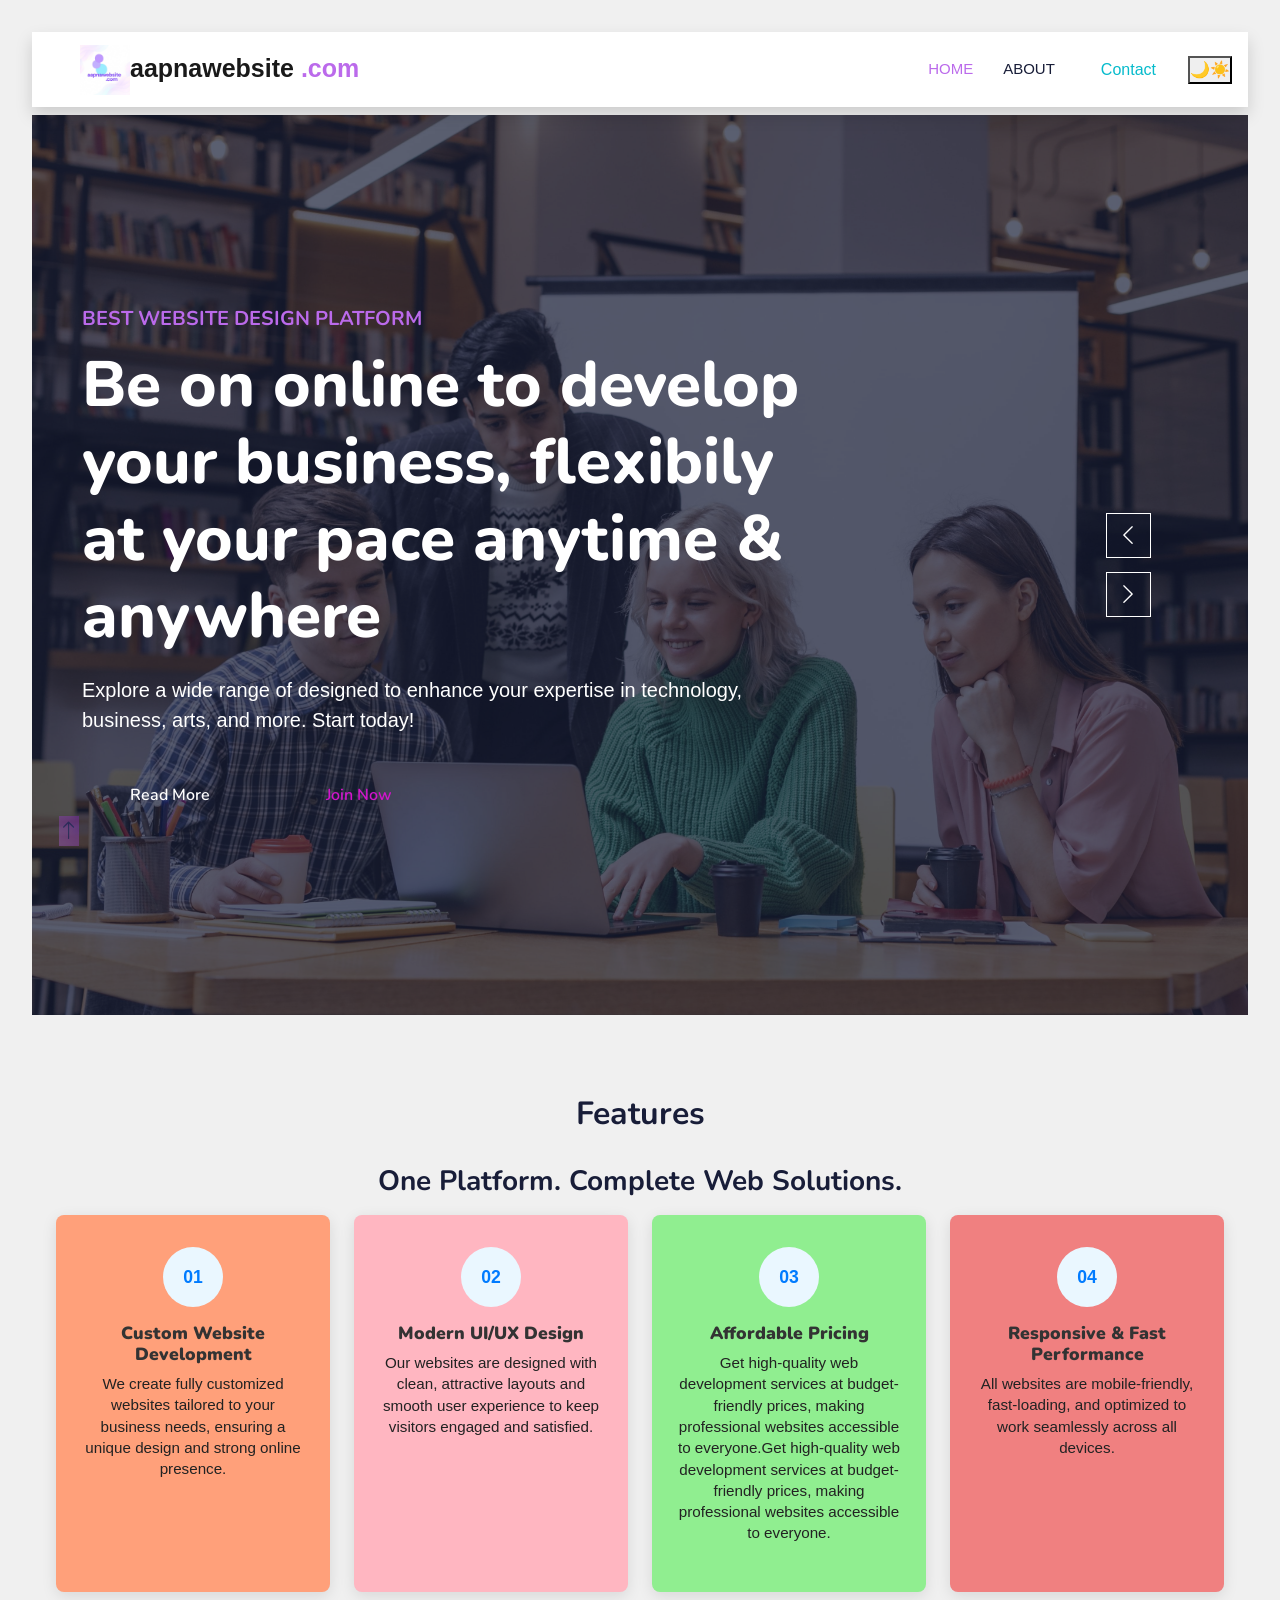
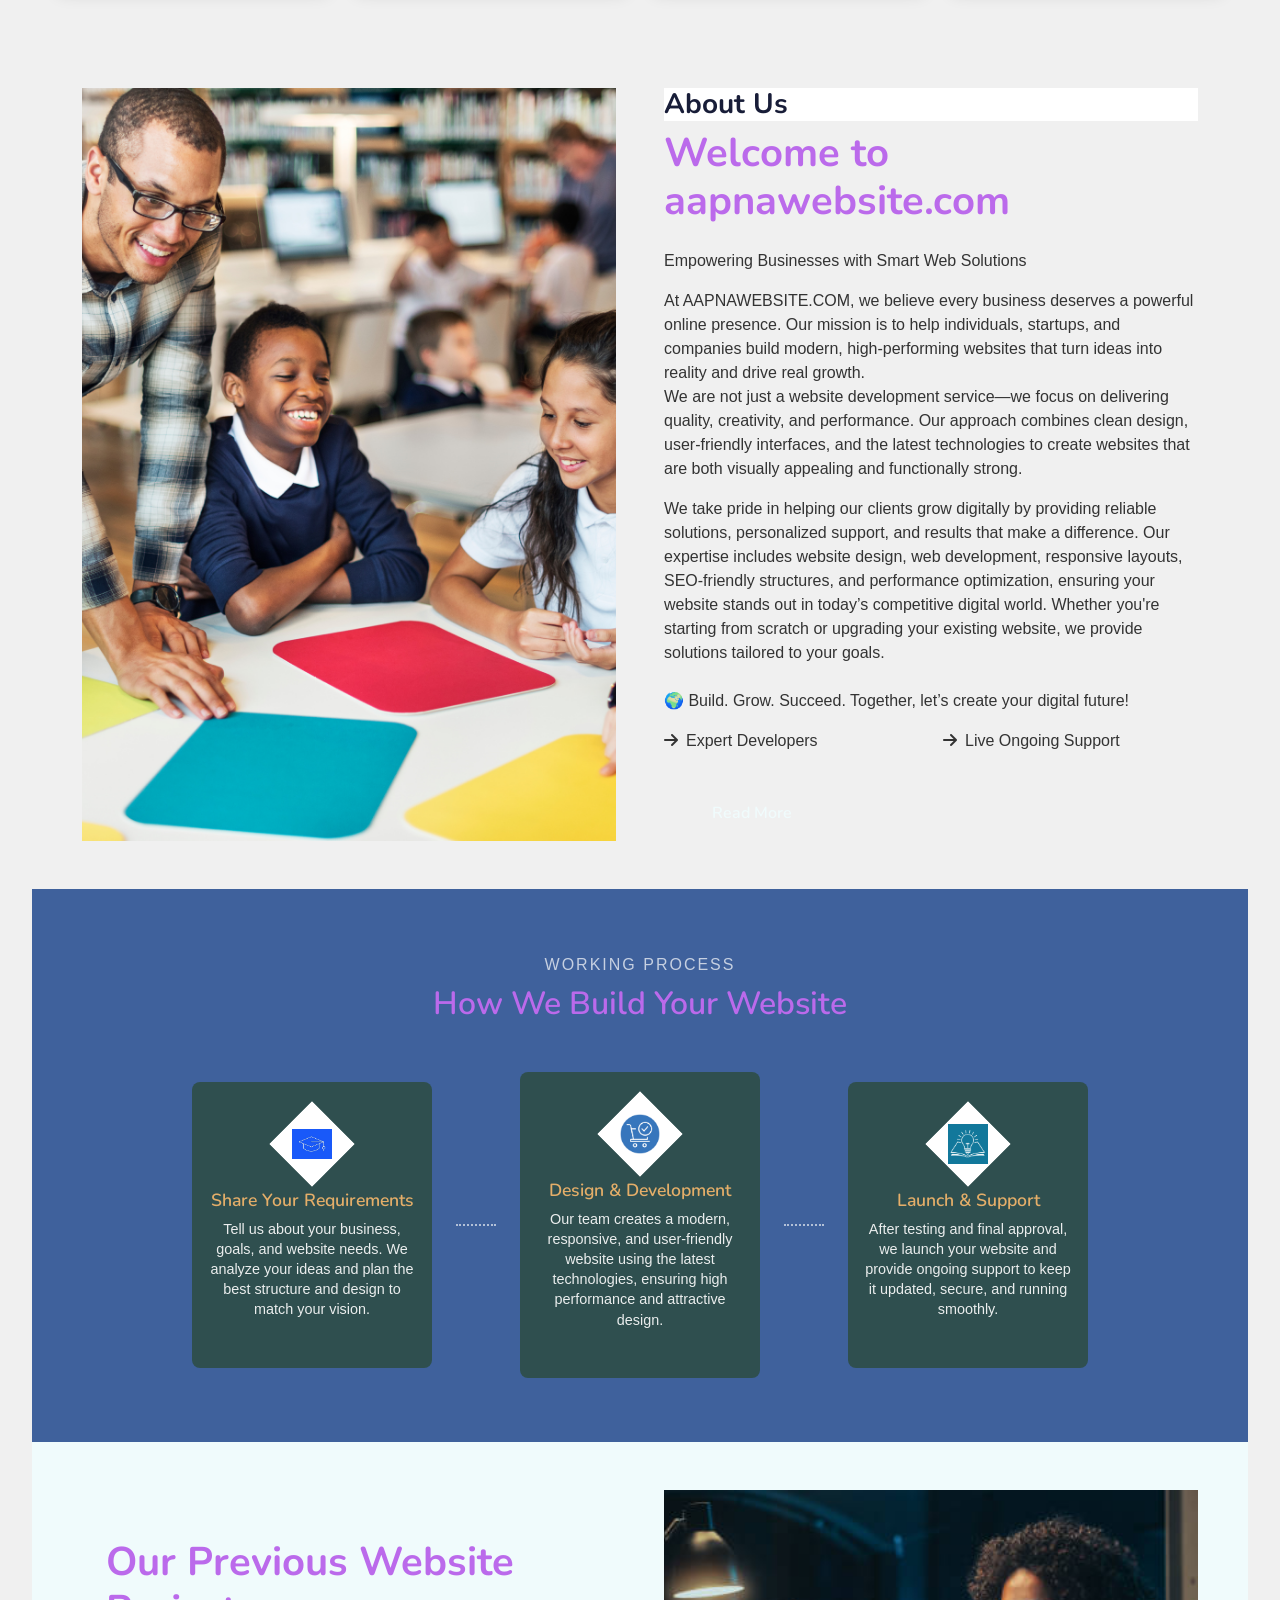
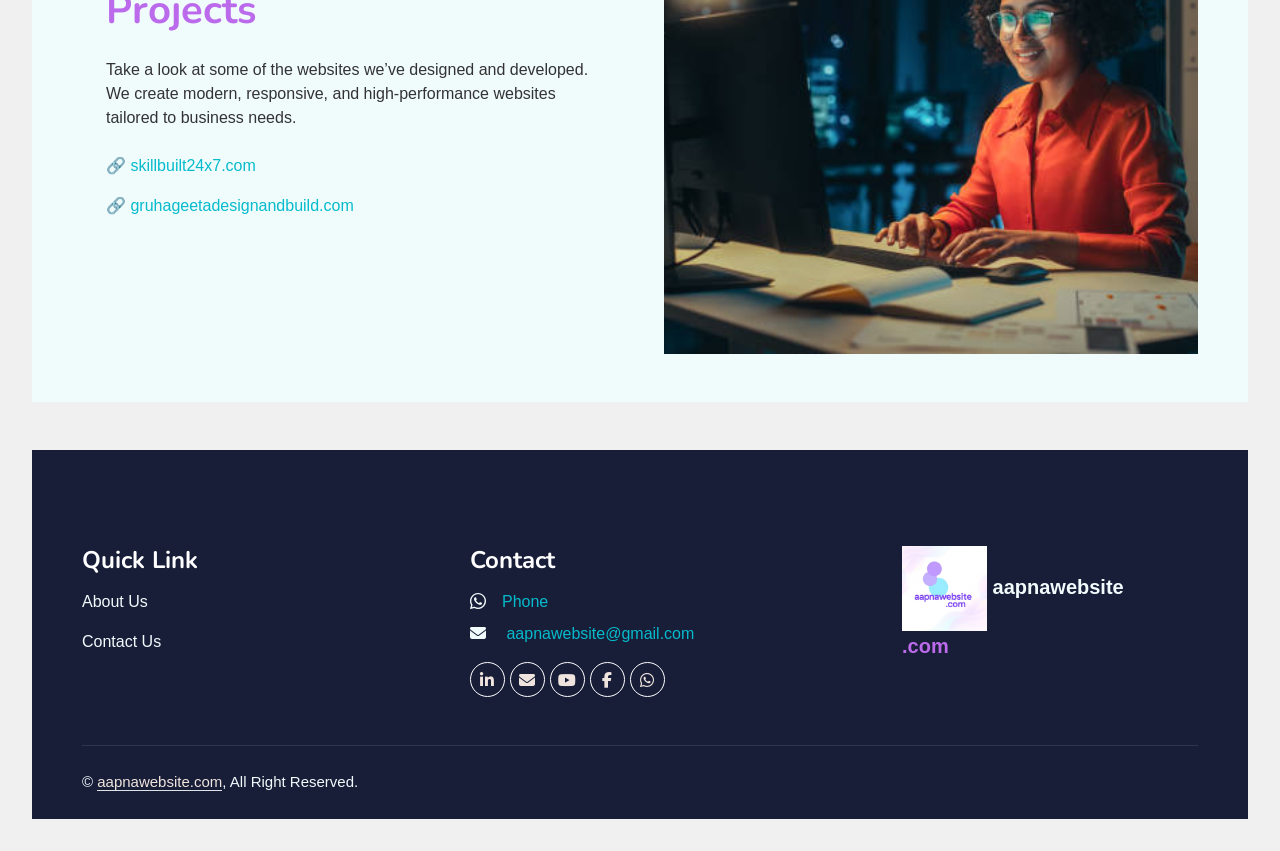
==== index.html @ 67caa56c "Add files via upload" ====
<!DOCTYPE html>
<html lang="en">

<head>
    <meta charset="utf-8">
    <meta name="google-translate-customization" content="9f841e7780177523-3214ceb76f765f38-gc38c6fe6f9d06436-c">
    </meta>

    <title>aapnawebsite.com</title>
    <meta content="width=device-width, initial-scale=1.0" name="viewport">
    <meta content="" name="keywords">
    <meta content="" name="description">

    <!-- Favicon -->
    <link rel="icon" type="image/png" href="img/logo.png">

    <!-- Google Web Fonts -->
    <link rel="preconnect" href="https://fonts.googleapis.com">
    <link rel="preconnect" href="https://fonts.gstatic.com" crossorigin>
    <link
        href="https://fonts.googleapis.com/css2?family=Heebo:wght@400;500;600&family=Nunito:wght@600;700;800&display=swap"
        rel="stylesheet">

    <!-- Icon Font Stylesheet -->
    <link href="https://cdnjs.cloudflare.com/ajax/libs/font-awesome/5.10.0/css/all.min.css" rel="stylesheet">
    <link href="https://cdn.jsdelivr.net/npm/bootstrap-icons@1.4.1/font/bootstrap-icons.css" rel="stylesheet">

    <!-- Libraries Stylesheet -->
    <link href="lib/animate/animate.min.css" rel="stylesheet">
    <link href="lib/owlcarousel/assets/owl.carousel.min.css" rel="stylesheet">

    <!-- Customized Bootstrap Stylesheet -->
    <link href="css/bootstrap.min.css" rel="stylesheet">
<!-- Font Awesome (for envelope icon) -->
<link rel="stylesheet" href="https://cdnjs.cloudflare.com/ajax/libs/font-awesome/6.5.0/css/all.min.css">
    <!-- Template Stylesheet -->
    <link href="css/style.css" rel="stylesheet">
   

</head>

<body>
    <!-- Spinner Start -->
    <div id="spinner"
        class="show bg-white position-fixed translate-middle w-100 vh-100 top-50 start-50 d-flex align-items-center justify-content-center">
        <div class="spinner-border text-primary" style="width: 3rem; height: 3rem;" role="status">
            <span class="sr-only">Loading...</span>
        </div>
    </div>
    <!-- Spinner End -->


    <!-- Navbar Start -->
    <nav class="navbar navbar-expand-lg bg-white navbar-light shadow sticky-top p-0">
        <a href="index.html" class="navbar-brand d-flex align-items-center px-4 px-lg-5">
            <p class="m-0 fw-bold" style="font-size: 25px;"><img src="img/logo.png" alt="" height="50px">aapnawebsite<span
                    style="color: #bb6aeb;"> .com</span></p>
        </a>
        <button type="button" class="navbar-toggler me-4" data-bs-toggle="collapse" data-bs-target="#navbarCollapse">
            <span class="navbar-toggler-icon"></span>
        </button>
        <div class="collapse navbar-collapse" id="navbarCollapse">
            <div class="navbar-nav ms-auto p-4 p-lg-0">
                <a href="index.html" class="nav-item nav-link active" style="color: #bb6aeb;">Home</a>
                <a href="about.html" class="nav-item nav-link">About</a>
                
                
                </div>
                <a href="contact.html" class="nav-item nav-link">Contact</a>
                <!--<a href="login.html" class="nav-item nav-link"><i class="fa fa-user"></i></a>-->
                <a href="#" class="nav-item nav-link">

                <div id="google_translate_element">
                </div>
                <button id="theme-toggle">🌙☀️</button>

                </a>
            </div>
        </div>
    </nav>
    <!-- Navbar End -->


    <!-- Carousel Start -->
    <div class="container-fluid p-0 mb-4 py-2">
        <div class="owl-carousel header-carousel position-relative">
            <div class="owl-carousel-item position-relative">
                <img class="img-fluid" src="img/carousel-1.jpg" alt="">
                <div class="position-absolute top-0 start-0 w-100 h-100 d-flex align-items-center"
                    style="background: rgba(24, 29, 56, .7);">
                    <div class="container">
                        <div class="row justify-content-start">
                            <div class="col-sm-10 col-lg-8">
                                <h5 class=" text-uppercase mb-3 animated slideInDown" style="color: #bb6aeb;">Best
                                     Website Design platform</h5>
                                <h1 class="display-3 text-white animated slideInDown">Be on online to develop your business, flexibily at your pace anytime & anywhere</h1>
                                <p class=" text-white mb-4 pb-2">Explore a wide range of designed to enhance
                                    your expertise in technology, business, arts, and more. Start today!</p>
                                <a href="about.html"
                                    class="btn btn-primary py-md-3 px-md-5 me-3 animated slideInLeft">Read More</a>
                                <a href="index.html" class="btn btn-light py-md-3 px-md-5 animated slideInRight">Join
                                    Now</a>
                            </div>
                        </div>
                    </div>
                </div>
            </div>
            <div class="owl-carousel-item position-relative">
                <img class="img-fluid" src="img/carousel-2.jpg" alt="">
                <div class="position-absolute top-0 start-0 w-100 h-100 d-flex align-items-center"
                    style="background: rgba(24, 29, 56, .7);">
                    <div class="container">
                        <div class="row justify-content-start">
                            <div class="col-sm-10 col-lg-8">
                                <h5 class=" text-uppercase mb-3 animated slideInDown" style="color: #bb6aeb;">Welcome to
                                    aapnawebsite.com</h5>
                                <h1 class="display-3 text-white animated slideInDown">Interactive  Experience
                                </h1>
                                <p class=" text-white mb-4 pb-2">Engage with interactive business Website.
                                     Experience hands-on business on throught online that keeps you motivated and inspired.</p>
                                <a href="about.html" class="btn btn-primary py-md-3 px-md-5 me-3 animated slideInLeft">Read More</a>
                                <a href="index.html" class="btn btn-light py-md-3 px-md-5 animated slideInRight">Join
                                    Now</a>
                            </div>
                        </div>
                    </div>
                </div>
            </div>
        </div>
    </div>

    <section class="features-section">
        <h2 class="section-heading">Features</h2>
        <p class="section-subheading" style="color: #bb6aeb;"><h3>One Platform. Complete Web Solutions.</h3></p>
    
        <div class="features-grid">
          <!-- Feature Box 1 -->
          <div class="feature-box" style="background-color: lightsalmon;">
            <div class="feature-icon">
              <span>01</span>
            </div>
            <h3 class="feature-title"><b>Custom Website Development</b></h3>
            <p class="feature-description">We create fully customized websites tailored to your business needs, ensuring a unique design and strong online presence. </p>
          </div>
    
          <!-- Feature Box 2 -->
          <div class="feature-box" style="background-color: lightpink;">
            <div class="feature-icon">
              <span>02</span>
            </div>
            <h3 class="feature-title"><b>Modern UI/UX Design</b></h3>
            <p class="feature-description">Our websites are designed with clean, attractive layouts and smooth user experience to keep visitors engaged and satisfied.</p>
          </div>
    
          <!-- Feature Box 3 -->
          <div class="feature-box" style="background-color: lightgreen;">
            <div class="feature-icon">
              <span>03</span>
            </div>
            <h3 class="feature-title"><b>Affordable Pricing</b></h3>
            <p class="feature-description">Get high-quality web development services at budget-friendly prices, making professional websites accessible to everyone.Get high-quality web development services at budget-friendly prices, making professional websites accessible to everyone.</p>
          </div>
    
          <!-- Feature Box 4 -->
          <div class="feature-box" style="background-color: lightcoral;">
            <div class="feature-icon">
              <span>04</span>
            </div>
            <h3 class="feature-title"><b>Responsive & Fast Performance</b></h3>
            <p class="feature-description">All websites are mobile-friendly, fast-loading, and optimized to work seamlessly across all devices.</p>
          </div>
        </div>
      </section>
    


    <!-- About Start -->
    <div class="container-xxl py-5">
        <div class="container">
            <div class="row g-5">
                <div class="col-lg-6 wow fadeInUp" data-wow-delay="0.1s" style="min-height: 400px;">
                    <div class="position-relative h-100">
                        <img class="img-fluid position-absolute w-100 h-100" src="img/photo 1.png" alt=""
                            style="object-fit: cover;">
                    </div>
                </div>
                <div class="col-lg-6 wow fadeInUp" data-wow-delay="0.3s">
                    <h3 class="section-title bg-white text-start pe-3">About Us</h3>
                    <h1 class="mb-4" style="color: #bb6aeb;">Welcome to aapnawebsite.com</h1>
                    <p class="mb-4"><p>Empowering Businesses with Smart Web Solutions</p>
                        At AAPNAWEBSITE.COM, we believe every business deserves a powerful online presence. Our mission is to help individuals, startups, and companies build modern, high-performing websites that turn ideas into reality and drive real growth.

                        <p>We are not just a website development service—we focus on delivering quality, creativity, and performance. Our approach combines clean design, user-friendly interfaces, and the latest technologies to create websites that are both visually appealing and functionally strong.</p>
                    <p class="mb-4"> We take pride in helping our clients grow digitally by providing reliable solutions, personalized support, and results that make a difference.

Our expertise includes website design, web development, responsive layouts, SEO-friendly structures, and performance optimization, ensuring your website stands out in today’s competitive digital world. Whether you're starting from scratch or upgrading your existing website, we provide solutions tailored to your goals.

                        <p>🌍 Build. Grow. Succeed. Together, let’s create your digital future!</p>
                        </p>
                    <div class="row gy-2 gx-4 mb-4">
                        <div class="col-sm-6">
                            <p class="mb-0"><i class="fa fa-arrow-right  me-2"></i>Expert Developers</p>
                        </div>
                        <div class="col-sm-6">
                            <p class="mb-0"><i class="fa fa-arrow-right me-2"></i>Live Ongoing Support</p>
                        </div>
                       
                        <!-- <div class="col-sm-6">
                            <p class="mb-0"><i class="fa fa-arrow-right me-2"></i>Certification</p>
                        </div> -->
                    </div>
                    <a class="btn text-light py-3 px-5 mt-2" href="about.html">Read More</a>
                </div>
            </div>
        </div>
    </div>
    <!-- About End -->



<!-- Working Process Start -->
<section class="working-process-section">
  <div class="wp-content-wrapper">
    
    <p class="wp-subtitle">Working Process</p>
    <h2 class="wp-title" style="color: #bb6aeb;">How We Build Your Website</h2>

    <div class="process-steps">

      <!-- Step 1 -->
      <div class="step-box">
        <div class="step-icon">
          <img src="img/img 1.jpeg" alt="Requirement Discussion" />
        </div>
        <h3 class="step-title">Share Your Requirements</h3>
        <p class="step-description">
          Tell us about your business, goals, and website needs. We analyze your ideas 
          and plan the best structure and design to match your vision.
        </p>
      </div>

      <!-- Connector -->
      <div class="step-connector"></div>

      <!-- Step 2 -->
      <div class="step-box">
        <div class="step-icon">
          <img src="img/img 2.png" alt="Design and Development" />
        </div>
        <h3 class="step-title">Design & Development</h3>
        <p class="step-description">
          Our team creates a modern, responsive, and user-friendly website using the latest 
          technologies, ensuring high performance and attractive design.
        </p>
      </div>

      <!-- Connector -->
      <div class="step-connector"></div>

      <!-- Step 3 -->
      <div class="step-box">
        <div class="step-icon">
          <img src="img/img 3.png" alt="Launch Website" />
        </div>
        <h3 class="step-title">Launch & Support</h3>
        <p class="step-description">
          After testing and final approval, we launch your website and provide ongoing 
          support to keep it updated, secure, and running smoothly.
        </p>
      </div>

    </div>
  </div>
</section>
<!-- Working Process End -->


<!-- Banner-1 Start -->
<div class="container-xxl py-5 pt-5 bg-light">
    <div class="container">
        <div class="row g-5">
            
            <!-- Left Content -->
            <div class="col-lg-6 p-5 wow fadeInUp" data-wow-delay="0.3s">

                <h1 class="mb-4" style="color: #bb6aeb;">
                    Our Previous Website Projects
                </h1>

                <p class="mb-4">
                    Take a look at some of the websites we’ve designed and developed. 
                    We create modern, responsive, and high-performance websites tailored to business needs.
                </p>

                <p class="mb-3">
                    🔗 <a href="https://skillbuilt24x7.com/" target="_blank">
                        skillbuilt24x7.com
                    </a>
                </p>

                <p class="mb-4">
                    🔗 <a href="https://gruhageetadesignandbuild.com" target="_blank">
                        gruhageetadesignandbuild.com
                    </a>
                </p>

                <a class="btn text-light py-3 px-5 mt-2" href="contact.html">
                    Get Your Website
                </a>

            </div>

            <!-- Right Image -->
            <div class="col-lg-6 wow fadeInUp" data-wow-delay="0.1s" style="min-height: 400px;">
                <div class="position-relative h-100">
                    <img class="img-fluid position-absolute w-100 h-100" 
                         src="img/banner-1.jpg" 
                         alt="Our Projects"
                         style="object-fit: cover;">
                </div>
            </div>

        </div>
    </div>
</div>
<!-- Banner-1 End -->

    <!-- Banner-2 Start 
    <section class="pb-5" style="background: url('img/banner-3.jpg');">
        <div class="container-xxl mt-5" >
            <div class="container pt-5 mt-5" >
                <div class="row g-5 ">
    
                    <div class="col-lg-6 wow fadeInUp" data-wow-delay="0.1s" style="min-height: 400px;">
                        <div class="position-relative h-100">
                            <img class="img-fluid position-absolute w-100 h-100 bg-light" src="img/banner-2--merged.jpg" alt="">
                                style="object-fit: cover;"> 
                        </div>
                    </div>
    
                    <div class="col-lg-6 p-5 wow fadeInUp" data-wow-delay="0.3s">
    
                        <h1 class="mb-4" style="color: #bb6aeb;">Instructor</h1>
                        <p class="mb-4 text-white">Instructors at <b>aapnawebsite.com</b> are experts and educators who share their knowledge through engaging online courses. They design structured lessons, create assignments, and guide learners in their subject areas.
                            Backed by real-world experience and academic insight, our instructors bring high-quality, up-to-date content to the platform. We support them with the tools and resources needed to deliver impactful learning for a global audience.
                            </p>
    
                        <a class="btn text-light py-3 mt-2" href="instructor.html">Start Teaching Today</a>
                    </div>
    
                </div>
            </div>
        </div>-->
    </section>
    
    <!-- Footer Start -->
    <div class="container-fluid bg-dark text-light footer pt-5 mt-5 wow fadeIn" data-wow-delay="0.1s">
        <div class="container py-5">
            <div class="row g-5">
                <div class="col-lg-4 col-md-6">
                    <h4 class="text-white mb-3">Quick Link</h4>
                    <p><a class="text-light" href="about.html">About Us</a></p>
                    <p><a class="text-light" href=""></a></p>
                    <p><a class="text-light" href="contact.html">Contact Us</a></p>
            
                </div>
                <div class="col-lg-4 col-md-6">
                    <h4 class="text-white mb-3">Contact</h4>
                    <!--<p class="mb-2"><i class="fa fa-map-marker-alt me-3"></i>South Delhi, Delhi</p> -->
                    <p class="mb-2">
                    <i class="bi bi-whatsapp me-3"></i><a href="tel:+91894330609">Phone</a></p>
                    <p class="mb-2"><i class="fa fa-envelope me-3"></i><a href="mailto:aapnawebsite@gmail.com?subject=aapnawebsite%20Inquiry&body=Hi%20Team%2C%0AI%20would%20like%20to%20know%20more...">  aapnawebsite@gmail.com</a></p>
                    <div class="d-flex pt-2">
                        <a class="btn btn-outline-light btn-social" href=""><i class="fab fa-linkedin-in"></i></a>
                        <a class="btn btn-outline-light btn-social" href="mailto:appnawebsite@gmail.com?subject=aapnawebsite%20Inquiry&body=Hi%20Team%2C%0AI%20would%20like%20to%20know%20more...">
                          <i class="fa fa-envelope"></i></a>
                        <a class="btn btn-outline-light btn-social" href=""><i class="fab fa-youtube"></i></a>
                        <a class="btn btn-outline-light btn-social" href=""><i class="fab fa-facebook-f"></i></a>
                        <a class="btn btn-outline-light btn-social" href=""><i class="fab fa-whatsapp"></i></a>
                    </div>
                </div>
                
                    <div class="position-relative mx-auto" style="max-width: 300px;">
                        <p class="m-0 fw-bold" style="font-size: 20px;"><img src="img/logo.png" alt="" height="85px"> aapnawebsite <span
                           style="color: #bb6aeb;">.com</span></p>    
                    </div>

            </div>
        </div>
        <div class="container">
            <div class="copyright">
                <div class="row">
                    <div class="col-md-6 text-center text-md-start mb-3 mb-md-0">
                        &copy; <a class="border-bottom" href="index.html">aapnawebsite.com</a>, All Right Reserved.

                    </div>
                </div>
            </div>
        </div>
    </div>
    <!-- Footer End -->

    <!-- Back to Top -->
    <a href="#" class="btn btn-lg btn-primary btn-lg-square back-to-top"><i class="bi bi-arrow-up"></i></a>

    <!-- JavaScript Libraries -->
    <script src="https://code.jquery.com/jquery-3.4.1.min.js"></script>
    <script src="https://cdn.jsdelivr.net/npm/bootstrap@5.0.0/dist/js/bootstrap.bundle.min.js"></script>
    <script src="lib/wow/wow.min.js"></script>
    <script src="lib/easing/easing.min.js"></script>
    <script src="lib/waypoints/waypoints.min.js"></script>
    <script src="lib/owlcarousel/owl.carousel.min.js"></script>

    <!-- Template Javascript -->
    <script src="js/main.js"></script>
</body>

</html>
---- css/style.css ----
/********** Template CSS **********/

:root {
    --primary: #bb6aeb;
    --light: #07d9ec;
    --light: #f0e4de;
    --dark: #181d38;
}

.btn {
    background-color: #9325d3;
    border: none;
}

.btn a {
    text-decoration: none;
    color: #d30404;
}

.btn:hover {
    background: transparent;
    color: var(--primary) !important;
    border: 1px solid var(--primary);
}

.btn:hover a {
    color: var(--primary) !important;
}

.btn-light {
    background-color: var(--light);
}

.btn-light:hover {
    background: transparent;
    color: var(--light) !important;
    border: 1px solid var(--light);
}

.fw-medium {
    font-weight: 600 !important;
}

.fw-semi-bold {
    font-weight: 700 !important;
}

.back-to-top {
    position: fixed;
    display: none;
    left: 45px;
    bottom: 45px;
    z-index: 99;
}

.back-to-top {
    background-color: #9b0feb;  /* button background */
    color: #fcf7f7;               /* arrow color */
    border-radius: 50%;
    width: 45px;
    height: 45px;
}

.back-to-top i {
    color: #02148b; /* arrow icon color */
    background: linear-gradient(45deg, #bb6aeb, #9325d3);
    
}

/*** dark mode start ***/

/* Dark Mode */
.dark-mode {
  background-color: #121212;
  color: #ffffff;
}

/* Navbar */
.dark-mode .navbar {
  background-color: #1e1e1e;
}

/* Sections */
.dark-mode .features-section,
.dark-mode .working-process-section,
.dark-mode .footer {
  background-color: #1a1a1a;
  color: #fff;
}

/* Links */
.dark-mode a {
  color: #bb6aeb;
}

/* Cards */
.dark-mode .feature-box,
.dark-mode .course-card,
.dark-mode .step-box {
  background-color: #222;
  color: #fff;
}

/*** dark mode end ***/

/*** Spinner ***/
#spinner {
    opacity: 0;
    visibility: hidden;
    transition: opacity .5s ease-out, visibility 0s linear .5s;
    z-index: 99999;
}

#spinner.show {
    transition: opacity .5s ease-out, visibility 0s linear 0s;
    visibility: visible;
    opacity: 1;
}


/*** Button ***/
.btn {
    font-family: 'Nunito', sans-serif;
    font-weight: 600;
    transition: .5s;
}

.btn.btn-primary,
.btn.btn-secondary {
    color: #FFFFFF;
}

.btn-square {
    width: 38px;
    height: 38px;
}

.btn-sm-square {
    width: 32px;
    height: 32px;
}

.btn-lg-square {
    width: 48px;
    height: 48px;
}

.btn-square,
.btn-sm-square,
.btn-lg-square {
    padding: 0;
    display: flex;
    align-items: center;
    justify-content: center;
    font-weight: normal;
    border-radius: 0px;
}


/*** Navbar ***/
.navbar .dropdown-toggle::after {
    border: none;
    content: "\f107";
    font-family: "Font Awesome 5 Free";
    font-weight: 900;
    vertical-align: middle;
    margin-left: 8px;
}

.navbar-light .navbar-nav .nav-link {
    margin-right: 30px;
    padding: 25px 0;
    color: #FFFFFF;
    font-size: 15px;
    text-transform: uppercase;
    outline: none;
}

.navbar-light .navbar-nav .nav-link:hover,
.navbar-light .navbar-nav .nav-link.active {
    color: var(--primary);
}

@media (max-width: 991.98px) {
    .navbar-light .navbar-nav .nav-link {
        margin-right: 0;
        padding: 10px 0;
    }

    .navbar-light .navbar-nav {
        border-top: 1px solid #EEEEEE;
    }
}

.navbar-light .navbar-brand,
.navbar-light a.btn {
    height: 75px;
}

.navbar-light .navbar-nav .nav-link {
    color: var(--dark);
    font-weight: 500;
}

.navbar-light.sticky-top {
    top: -100px;
    transition: .5s;
}

.navbar-toggler-icon {
    color: #fb873f;
}

.navbar-toggler {
    border: 2px solid #fb873f;
}

@media (min-width: 992px) {
    .navbar .nav-item .dropdown-menu {
        display: block;
        margin-top: 0;
        opacity: 0;
        visibility: hidden;
        transition: .5s;
    }

    .navbar .dropdown-menu.fade-down {
        top: 100%;
        transform: rotateX(-75deg);
        transform-origin: 0% 0%;
    }

    .navbar .nav-item:hover .dropdown-menu {
        top: 100%;
        transform: rotateX(0deg);
        visibility: visible;
        transition: .5s;
        opacity: 1;
    }
}

/*** Header carousel ***/

.header-carousel .owl-carousel-item {
    position: relative;
    height: 100vh;
}

.header-carousel p {
    margin-top: 20px;
    font-size: 20px;
    line-height: 30px;
}

@media (max-width: 1300px) {
    .header-carousel .owl-carousel-item {
        position: relative;
        min-height: 80vh;
    }

    .header-carousel .owl-carousel-item img {
        position: absolute;
        width: 100%;
        height: 100%;
        object-fit: cover;
    }
}

@media (max-width: 768px) {
    .header-carousel .owl-carousel-item {
        position: relative;
        min-height: 500px;
    }

    .header-carousel .owl-carousel-item img {
        position: absolute;
        width: 100%;
        height: 100%;
        object-fit: cover;
    }
}

@media (max-width: 430px) {

    .header-carousel .owl-carousel-item {
        position: relative;
        height: 500px;
    }

    .header-carousel .owl-carousel-item img {
        position: absolute;
        width: 100%;
        height: 100%;
        object-fit: cover;
    }

    .header-carousel h1 {
        font-size: 30px;
        line-height: 30px;
    }

    .header-carousel p {
        margin-top: 20px;
        font-size: 15px;
        line-height: 20px;
    }
}

.header-carousel .owl-nav {
    position: absolute;
    top: 50%;
    right: 8%;
    transform: translateY(-50%);
    display: flex;
    flex-direction: column;
}

.header-carousel .owl-nav .owl-prev,
.header-carousel .owl-nav .owl-next {
    margin: 7px 0;
    width: 45px;
    height: 45px;
    display: flex;
    align-items: center;
    justify-content: center;
    color: #FFFFFF;
    background: transparent;
    border: 1px solid #FFFFFF;
    font-size: 22px;
    transition: .5s;
}

.header-carousel .owl-nav .owl-prev:hover,
.header-carousel .owl-nav .owl-next:hover {
    background: var(--primary);
    border-color: var(--primary);
}

.page-header {
    background: linear-gradient(rgba(24, 29, 56, .7), rgba(24, 29, 56, .7)), url(../img/carousel-1.jpg);
    background-position: center center;
    background-repeat: no-repeat;
    background-size: cover;
}

.page-header-inner {
    background: rgba(15, 23, 43, .7);
}

.breadcrumb-item+.breadcrumb-item::before {
    color: var(--light);
}

/* .feature-item {
    border: 2px solid #F5F5F5;
    padding: 80px 30px 50px;
    text-align: center;
    position: relative;
    transition: .5s;
    border-radius: 8px;
    margin-bottom: 30px;
} */


/*** Section Title ***/
/* .section-title {
    position: relative;
    display: inline-block;
    text-transform: uppercase;
}

.section-title::before {
    position: absolute;
    content: "";
    width: calc(100% + 80px);
    height: 2px;
    top: 4px;
    left: -40px;
    background: var(--primary);
    z-index: -1;
}

.section-title::after {
    position: absolute;
    content: "";
    width: calc(100% + 120px);
    height: 2px;
    bottom: 5px;
    left: -60px;
    background: var(--primary);
    z-index: -1;
}

.section-title.text-start::before {
    width: calc(100% + 40px);
    left: 0;
}

.section-title.text-start::after {
    width: calc(100% + 60px);
    left: 0;
} */

/* Global Reset (optional) */
* {
    margin: 0;
    padding: 0;
    box-sizing: border-box;
  }
  
  body {
    font-family: Arial, sans-serif;
    background-color: #f9f9f9;
    color: #333;
  }
  
  /* Features Section Container */
  .features-section {
    max-width: 1200px;
    margin: 0 auto;
    padding: 3rem 1rem;
    text-align: center;
  }
  
  /* Section Heading & Subheading */
  .section-heading {
    font-size: 2rem;
    margin-bottom: 0.5rem;
  }
  .section-subheading {
    font-size: 1.25rem;
    color: #666;
    margin-bottom: 2rem;
  }
  
  /* Grid Layout for Feature Boxes */
  .features-grid {
    display: grid;
    grid-template-columns: repeat(auto-fill, minmax(220px, 1fr));
    gap: 1.5rem;
  }
  
  /* Individual Feature Box */
  .feature-box {
    background-color: #fff;
    border-radius: 8px;
    padding: 2rem 1.5rem;
    box-shadow: 0 4px 15px rgba(0,0,0,0.1);
    transition: transform 0.2s ease;
  }
  .feature-box:hover {
    transform: translateY(-4px);
  }
  
  /* Feature Icon (number or actual icon) */
  .feature-icon {
    width: 60px;
    height: 60px;
    margin: 0 auto 1rem;
    background-color: #eaf7ff; /* Light blue background */
    border-radius: 50%;
    display: flex;
    align-items: center;
    justify-content: center;
    font-weight: 600;
    font-size: 1.1rem;
    color: #007bff; /* Icon text color */
  }
  
  /* Feature Title */
  .feature-title {
    font-size: 1.1rem;
    margin-bottom: 0.5rem;
    color: #333;
  }
  
  /* Feature Description */
  .feature-description {
    font-size: 0.95rem;
    color: #222222;
    line-height: 1.4;
  }
  


/*** Service ***/
 /*.service-item {
    transition: .5s;
}


.service-item i {
    color: var(--primary);
}

.service-item:hover {
    margin-top: -10px;
    background: var(--primary); 
    background-color: lightcoral;
}

.service-item * {
    transition: all .3s ease-in-out;
}

.service-item:hover * {
    color: #fff !important;
}

.course-item img {
    width: 100%;
    height: 200px;
    border-radius: 5px;
}*/

/*** Categories & Courses ***/

/* .category .content {
    cursor: pointer;
    transition: .5s;
}

.category .content:hover {
    background-color: var(--primary);
    color: #fff;
}

.category .content h5 a {
    text-decoration: none;
    color: var(--dark);
    transition: all 0.3s ease-in-out;
}

.category .content:hover h5 a {
    color: #fff !important;
}

.category img {
    width: 50px;
    height: 50px;
}

.category img,
.course-item img {
    transition: .5s;
}

.category a:hover img,
.course-item:hover img {
    transform: scale(1.1);
    margin-top: -10px;
} */

/* Course Start */
* {
    margin: 0;
    padding: 0;
    box-sizing: border-box;
  }
  body {
    font-family: Arial, sans-serif;
    background-color: #f9f9f9;
    color: #333;
    padding: 2rem;
  }
  
  /* Section Heading */
  .courses-section {
    max-width: 1200px;
    margin: 0 auto;
    text-align: center;
  }
  .courses-section h2 {
    font-size: 2rem;
    margin-bottom: 0.5rem;
  }
  .section-subtitle {
    font-size: 1.25rem;
    color: #777;
    margin-bottom: 2rem;
  }
  
  /* Grid Layout for Course Cards */
  .courses-grid {
    display: grid;
    grid-template-columns: repeat(auto-fill, minmax(300px, 1fr));
    gap: 1.5rem;
  }
  
  /* Individual Course Card */
  .course-card {
    background-color: #fff;
    border-radius: 8px;
    overflow: hidden;
    box-shadow: 0 4px 15px rgba(0,0,0,0.1);
    transition: transform 0.2s ease;
  }
  .course-card:hover {
    transform: translateY(-4px);
  }
  
  /* Image Wrapper and Badge */
  .course-image {
    position: relative;
    width: 100%;
    height: 180px;
    overflow: hidden;
  }
  .course-image img {
    width: 100%;
    height: 100%;
    object-fit: cover;
  }
  .course-badge {
    position: absolute;
    top: 10px;
    left: 10px;
    background-color: #4caf50;
    color: #fff;
    font-size: 0.875rem;
    padding: 4px 8px;
    border-radius: 4px;
  }
  
  /* Course Info */
  .course-info {
    padding: 1rem;
    text-align: left;
  }
  .course-title {
    font-size: 1.1rem;
    margin-bottom: 0.5rem;
    line-height: 1.3;
  }
  .course-rating {
    display: flex;
    align-items: center;
    margin-bottom: 0.75rem;
  }
  .stars {
    color: #ffc107; /* Gold star color */
    margin-right: 0.25rem;
  }
  .rating-count {
    font-size: 0.9rem;
    color: #777;
  }
  
  /* Meta Data (students, lessons, hours) */
  .course-meta {
    list-style: none;
    display: flex;
    gap: 1rem;
    font-size: 0.9rem;
    color: #555;
  }
  .course-meta li strong {
    font-weight: 600;
    color: #333;
  }
  
  /* Course End */

  /* Working Process Start */

  /* Basic Reset */
* {
    margin: 0;
    padding: 0;
    box-sizing: border-box;
  }
  
  body {
    font-family: Arial, sans-serif;
    background-color: #f0f0f0;
  }
  
  /* Working Process Section */
  .working-process-section {
    /* Replace with your actual background image or gradient */
    background: #3f619c url('https://via.placeholder.com/1200x600?text=Background+Image') center/cover no-repeat;
    color: #fff;
    padding: 4rem 1rem;
    text-align: center;
    position: relative;
  }
  
  /* Container */
  .wp-content-wrapper {
    max-width: 1200px;
    margin: 0 auto;
  }
  
  /* Subtitle & Title */
  .wp-subtitle {
    font-size: 1rem;
    text-transform: uppercase;
    letter-spacing: 2px;
    opacity: 0.7;
    margin-bottom: 0.5rem;
  }
  .wp-title {
    font-size: 2rem;
    margin-bottom: 3rem;
    font-weight: 600;
  }
  
  /* Process Steps Layout */
  .process-steps {
    display: flex;
    flex-wrap: wrap;
    align-items: center;
    justify-content: center;
    gap: 1rem;
    /* If you want them in a single row, you can remove flex-wrap or use a different approach. */
  }
  
  /* Step Box */
  .step-box {
    background-color: darkslategray;
    border-radius: 8px;
    width: 240px; /* Fixed width for consistent layout */
    padding: 2rem 1rem;
    text-align: center;
    position: relative;
  }
  
  /* Step Icon - Diamond Shape */
  .step-icon {
    width: 60px;
    height: 60px;
    margin: 0 auto 1rem;
    background-color: #fff;
    color: wheat;
    display: flex;
    align-items: center;
    justify-content: center;
    transform: rotate(45deg); /* Diamond shape */
    border: 2px solid #fff;  /* Outer border matching background color */
  }
  .step-icon img {
    transform: rotate(-45deg); /* Re-align icon inside diamond */
    width: 40px;
    height: 40px;
    object-fit: contain;
  }
  
  /* Step Title & Description */
  .step-title {
    font-size: 1.1rem;
    margin-bottom: 0.5rem;
    font-weight: 600;
    color: rgb(228, 174, 105);
  }
  .step-description {
    font-size: 0.9rem;
    line-height: 1.4;
    opacity: 0.9;
  }
  
  /* Connector (Dotted Line) */
  .step-connector {
    width: 40px;
    height: 0;
    border-top: 2px dotted #fff;
    opacity: 0.6;
    flex-shrink: 0;
    /* Adjust spacing as needed */
    margin: 0 0.5rem;
  }
  
  /* Responsive Adjustments */
  @media (max-width: 768px) {
    .step-box {
      width: 100%;
      margin-bottom: 1.5rem;
    }
    .step-connector {
      display: none; /* Hide dotted line on smaller screens if you want each step stacked */
    }
  }

  /* Working Process End */

/*** Team ***/
.team-item img {
    transition: .5s;
}

.team-item:hover img {
    transform: scale(1.1);
}


/*** Testimonial ***/
.testimonial-carousel::before {
    position: absolute;
    content: "";
    top: 0;
    left: 0;
    height: 100%;
    width: 0;
    background: linear-gradient(to right, rgba(255, 255, 255, 1) 0%, rgba(255, 255, 255, 0) 100%);
    z-index: 1;
}

.testimonial-carousel::after {
    position: absolute;
    content: "";
    top: 0;
    right: 0;
    height: 100%;
    width: 0;
    background: linear-gradient(to left, rgba(255, 255, 255, 1) 0%, rgba(255, 255, 255, 0) 100%);
    z-index: 1;
}

@media (min-width: 768px) {

    .testimonial-carousel::before,
    .testimonial-carousel::after {
        width: 200px;
    }
}

@media (min-width: 992px) {

    .testimonial-carousel::before,
    .testimonial-carousel::after {
        width: 300px;
    }
}

.testimonial-carousel .owl-item .testimonial-text,
.testimonial-carousel .owl-item.center .testimonial-text * {
    transition: .5s;
}

.testimonial-carousel .owl-item.center .testimonial-text {
    background: var(--primary) !important;
}

.testimonial-carousel .owl-item.center .testimonial-text * {
    color: #FFFFFF !important;
}

.testimonial-carousel .owl-dots {
    margin-top: 24px;
    display: flex;
    align-items: flex-end;
    justify-content: center;
}

.testimonial-carousel .owl-dot {
    position: relative;
    display: inline-block;
    margin: 0 5px;
    width: 15px;
    height: 15px;
    border: 1px solid #CCCCCC;
    transition: .5s;
}

.testimonial-carousel .owl-dot.active {
    background: var(--primary);
    border-color: var(--primary);
}


/*** Footer ***/
.footer .btn.btn-social {
    margin-right: 5px;
    width: 35px;
    height: 35px;
    display: flex;
    align-items: center;
    justify-content: center;
    color: var(--light);
    font-weight: normal;
    border: 1px solid #FFFFFF;
    border-radius: 35px;
    transition: .3s;
}

.footer .btn.btn-social:hover {
    color: var(--primary);
}

.footer .btn.btn-link {
    display: block;
    margin-bottom: 5px;
    padding: 0;
    text-align: left;
    color: #FFFFFF;
    font-size: 15px;
    font-weight: normal;
    text-transform: capitalize;
    transition: .3s;
}

.footer .btn.btn-link::before {
    position: relative;
    content: "\f105";
    font-family: "Font Awesome 5 Free";
    font-weight: 900;
    margin-right: 10px;
}

.footer .btn.btn-link:hover {
    letter-spacing: 1px;
    box-shadow: none;
}

.footer .copyright {
    padding: 25px 0;
    font-size: 15px;
    border-top: 1px solid rgba(256, 256, 256, .1);
}

.footer .copyright a {
    color: var(--light);
}

.footer .footer-menu a {
    margin-right: 15px;
    padding-right: 15px;
    border-right: 1px solid rgba(255, 255, 255, .1);
}

.footer .footer-menu a:last-child {
    margin-right: 0;
    padding-right: 0;
    border-right: none;
}


/* Contact form */
.contact-form{max-width:680px;margin:0 auto;display:flex;flex-direction:column;gap:14px}
.contact-form label{display:flex;flex-direction:column;font-size:14px;color:var(--muted)}
.contact-form input, .contact-form textarea{padding:10px;border:1px solid #8f06f7;border-radius:6px;font-size:14px}
.btn{background:var(--accent-dark);color:#b904f0;padding:10px 14px;border:none;border-radius:6px;font-weight:600;cursor:pointer;}

/* Mobile */
#mobile-toggle, #mobile-toggle-2, #mobile-toggle-3, #mobile-toggle-4{
  display:none; background:none;border:none;font-size:20px;margin-right:8px;cursor:pointer;
}

.contact-form {
  max-width: 680px;
  margin: 0 auto;
  display: flex;
  flex-direction: column;
  gap: 14px;
}

.contact-form label {
  display: flex;
  flex-direction: column;
  font-size: 14px;
  color: var(--muted);
}

.contact-form input,
.contact-form textarea {
  padding: 10px;
  border: 1px solid #9017db;
  border-radius: 6px;
  font-size: 14px;
}

.btn {
  background: var(--accent-dark);
  color: #d315cd;
  padding: 10px 14px;
  border: none;
  border-radius: 6px;
  font-weight: 600;
  cursor: pointer;
}

/* Status messages */
.status-msg {
  display: none;
  font-size: 14px;
  margin-bottom: 10px;
}

.status-success {
  color: green;
}

.status-error {
  color: red;
}
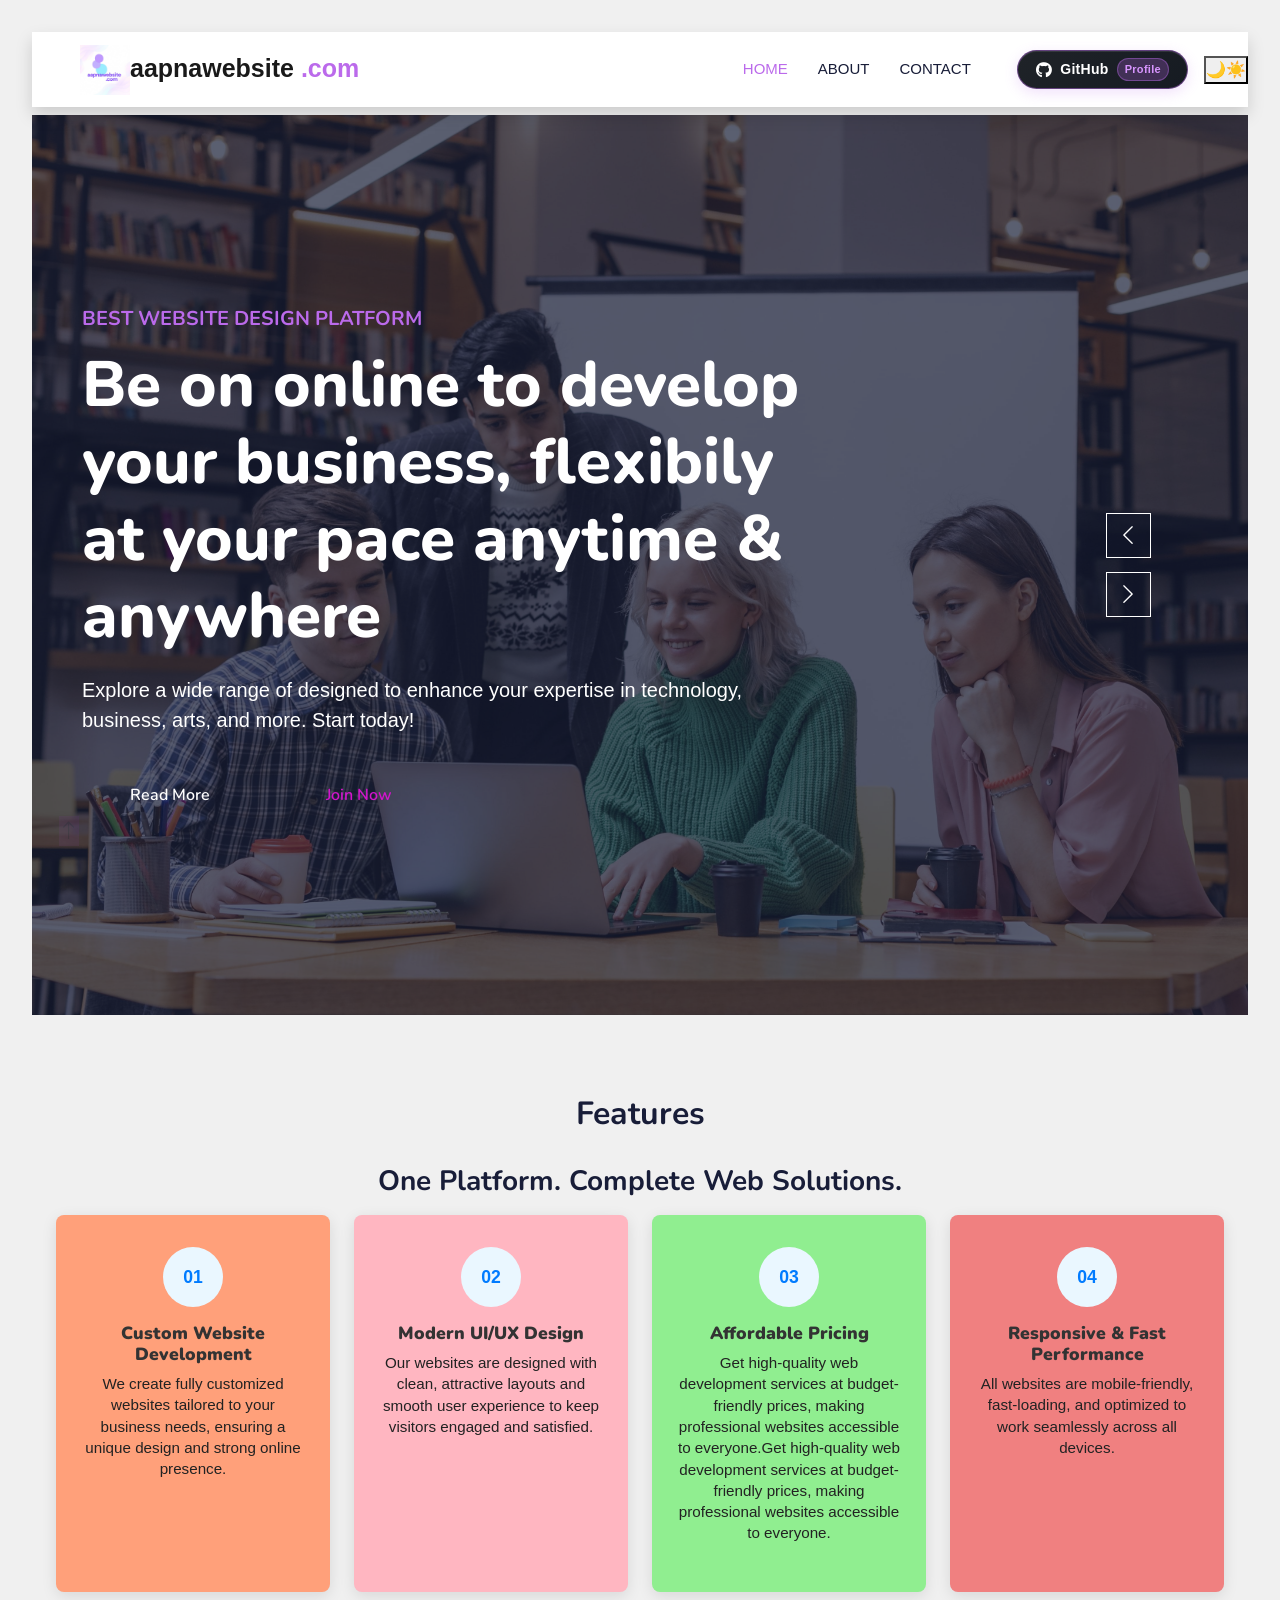
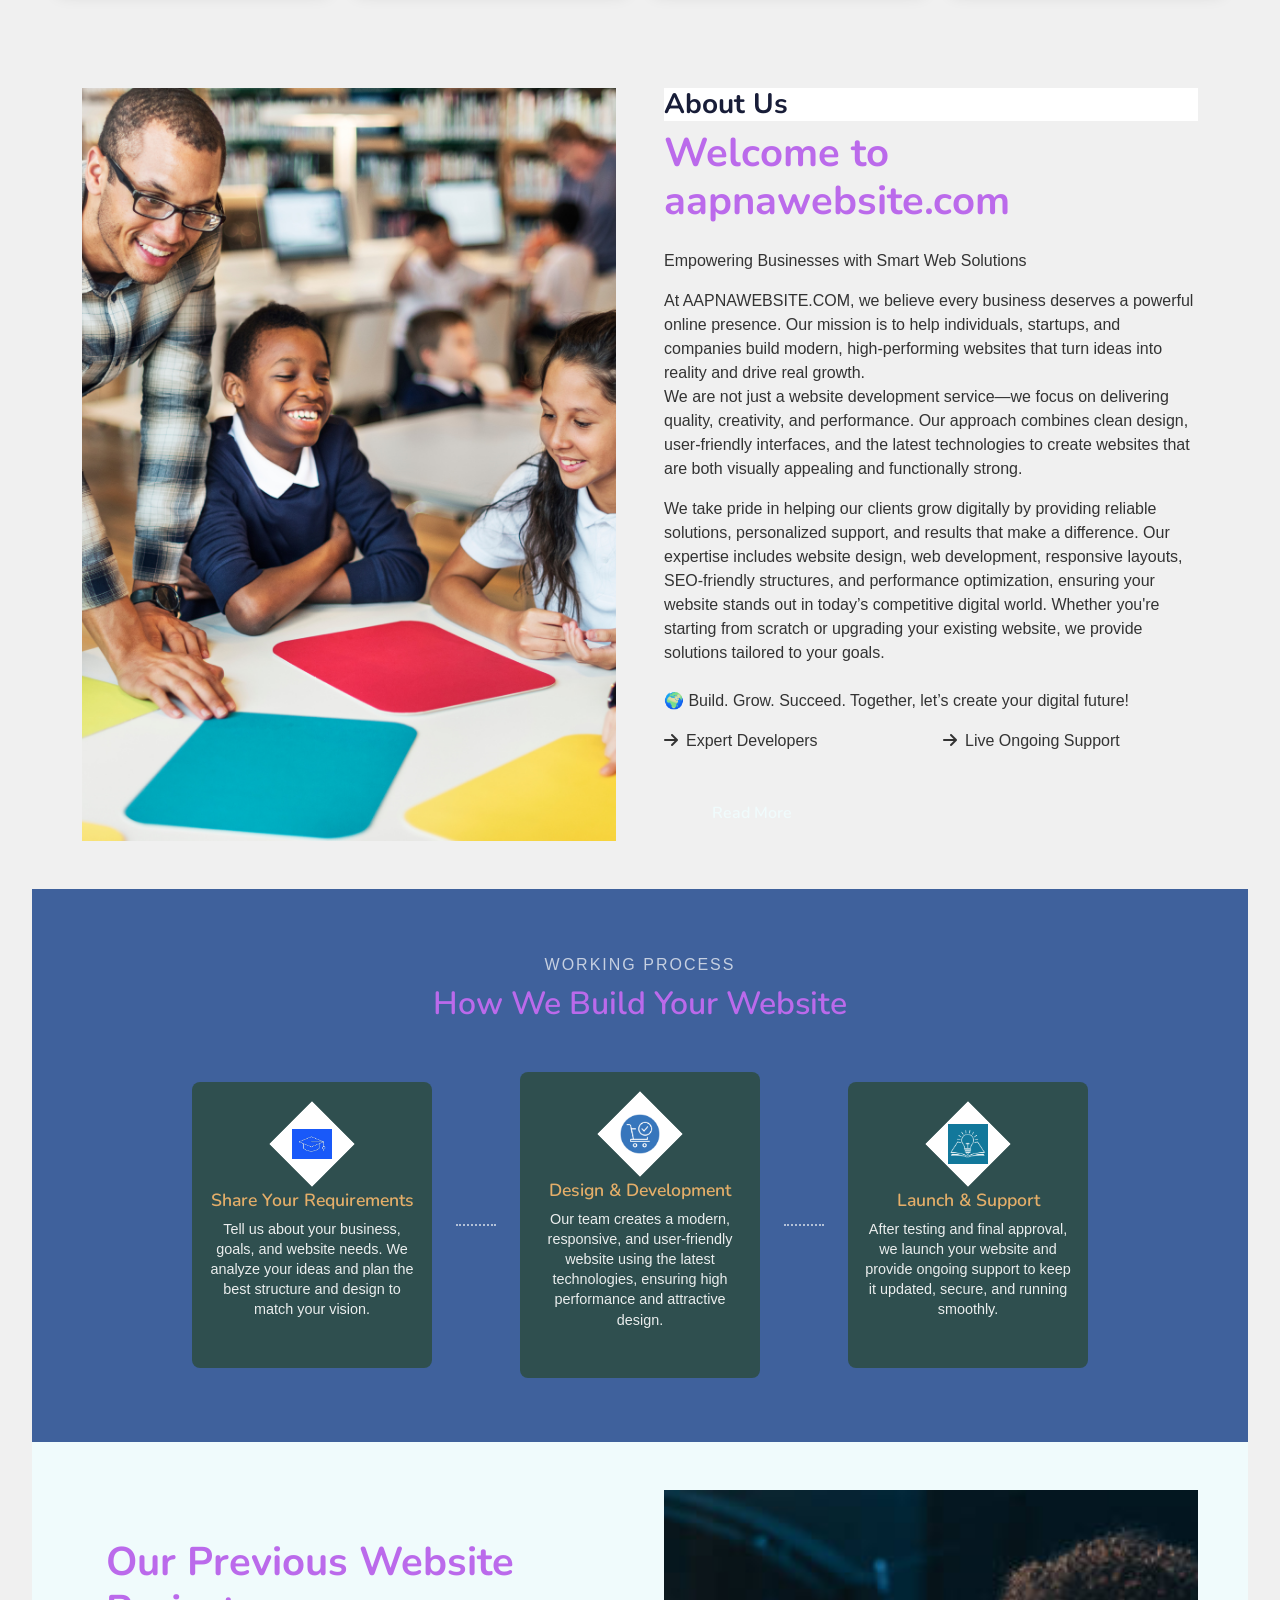
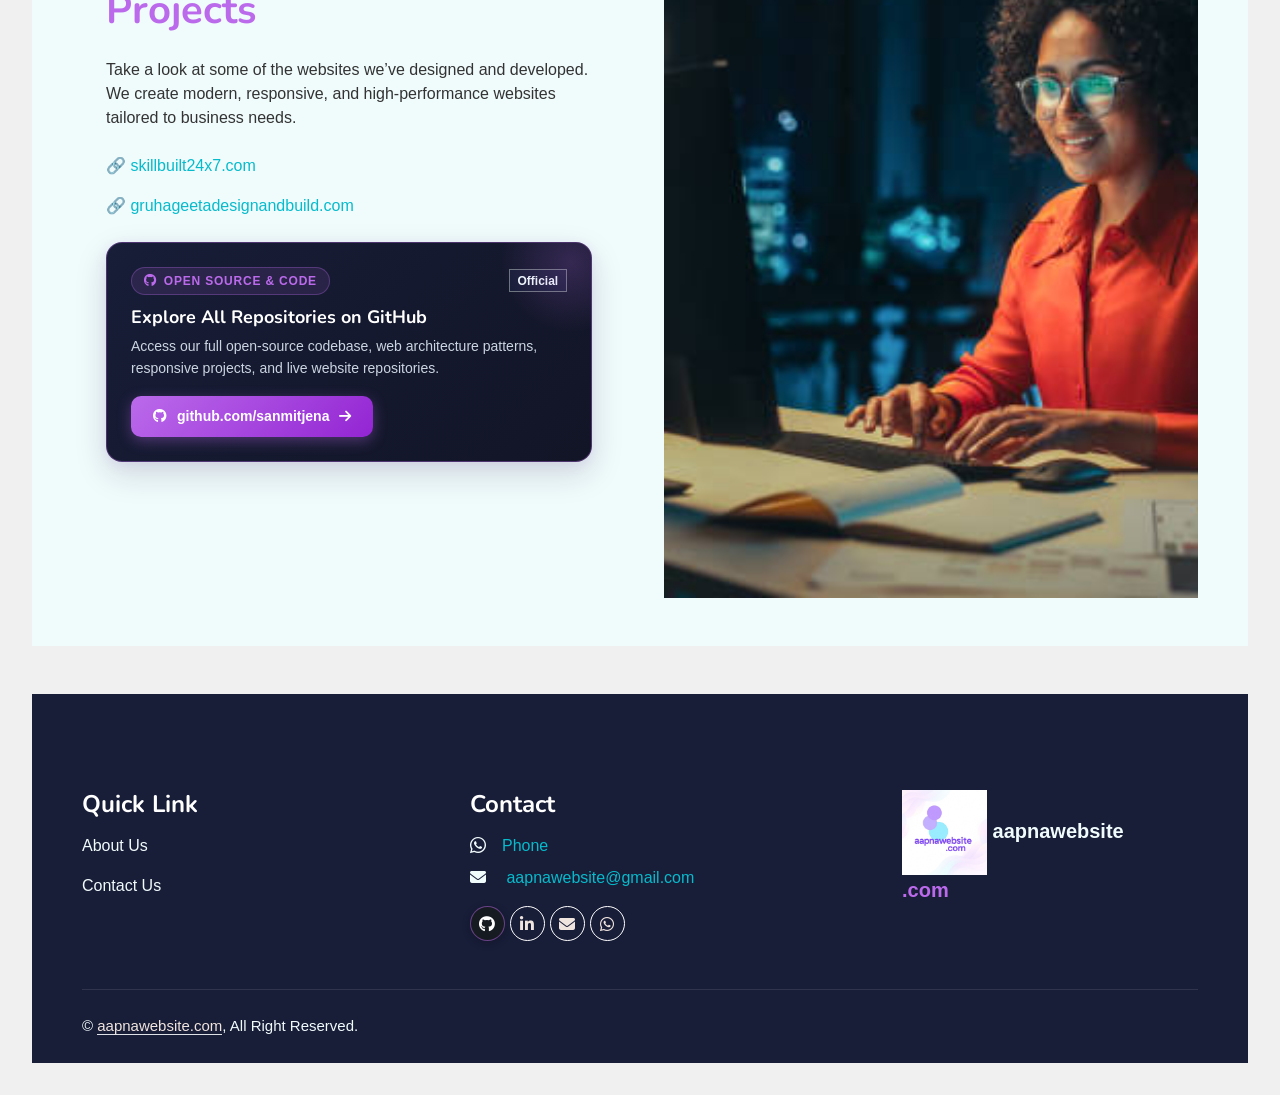
==== commit c5360f0a: "Upgrade GitHub integration to premium branded design across navbar, footer, project showcase, and do" ====
--- a/index.html
+++ b/index.html
@@ -60,22 +60,20 @@
         <button type="button" class="navbar-toggler me-4" data-bs-toggle="collapse" data-bs-target="#navbarCollapse">
             <span class="navbar-toggler-icon"></span>
         </button>
-        <div class="collapse navbar-collapse" id="navbarCollapse">
-            <div class="navbar-nav ms-auto p-4 p-lg-0">
+                <div class="collapse navbar-collapse" id="navbarCollapse">
+            <div class="navbar-nav ms-auto p-4 p-lg-0 align-items-lg-center">
                 <a href="index.html" class="nav-item nav-link active" style="color: #bb6aeb;">Home</a>
-                <a href="about.html" class="nav-item nav-link">About</a>
-                
-                
-                </div>
-                <a href="contact.html" class="nav-item nav-link">Contact</a>
-                <!--<a href="login.html" class="nav-item nav-link"><i class="fa fa-user"></i></a>-->
-                <a href="#" class="nav-item nav-link">
-
-                <div id="google_translate_element">
-                </div>
-                <button id="theme-toggle">🌙☀️</button>
-
+                <a href="about.html" class="nav-item nav-link " >About</a>
+                <a href="contact.html" class="nav-item nav-link " >Contact</a>
+                <a href="https://github.com/sanmitjena" target="_blank" rel="noopener noreferrer" class="btn-premium-github my-2 my-lg-0 ms-lg-3" title="Visit Sanmit Jena on GitHub">
+                    <i class="fab fa-github"></i>
+                    <span>GitHub</span>
+                    <span class="gh-badge-pill">Profile</span>
                 </a>
+                <div class="nav-item d-flex align-items-center ms-lg-3">
+                    <div id="google_translate_element"></div>
+                    <button id="theme-toggle">🌙☀️</button>
+                </div>
             </div>
         </div>
     </nav>
@@ -305,6 +303,21 @@
                     </a>
                 </p>
 
+                <!-- Premium GitHub Projects Card -->
+                <div class="premium-gh-card mb-4 wow fadeInUp" data-wow-delay="0.2s">
+                    <div class="premium-gh-header">
+                        <span class="premium-gh-tag"><i class="fab fa-github"></i> Open Source & Code</span>
+                        <span class="badge bg-dark text-light border border-secondary">Official</span>
+                    </div>
+                    <h5 class="premium-gh-title">Explore All Repositories on GitHub</h5>
+                    <p class="premium-gh-desc">Access our full open-source codebase, web architecture patterns, responsive projects, and live website repositories.</p>
+                    <a href="https://github.com/sanmitjena" target="_blank" rel="noopener noreferrer" class="premium-gh-btn">
+                        <i class="fab fa-github"></i>
+                        <span>github.com/sanmitjena</span>
+                        <i class="fas fa-arrow-right gh-arrow-icon"></i>
+                    </a>
+                </div>
+
                 <a class="btn text-light py-3 px-5 mt-2" href="contact.html">
                     Get Your Website
                 </a>
@@ -371,13 +384,11 @@
                     <p class="mb-2">
                     <i class="bi bi-whatsapp me-3"></i><a href="tel:+91894330609">Phone</a></p>
                     <p class="mb-2"><i class="fa fa-envelope me-3"></i><a href="mailto:aapnawebsite@gmail.com?subject=aapnawebsite%20Inquiry&body=Hi%20Team%2C%0AI%20would%20like%20to%20know%20more...">  aapnawebsite@gmail.com</a></p>
-                    <div class="d-flex pt-2">
-                        <a class="btn btn-outline-light btn-social" href=""><i class="fab fa-linkedin-in"></i></a>
-                        <a class="btn btn-outline-light btn-social" href="mailto:appnawebsite@gmail.com?subject=aapnawebsite%20Inquiry&body=Hi%20Team%2C%0AI%20would%20like%20to%20know%20more...">
-                          <i class="fa fa-envelope"></i></a>
-                        <a class="btn btn-outline-light btn-social" href=""><i class="fab fa-youtube"></i></a>
-                        <a class="btn btn-outline-light btn-social" href=""><i class="fab fa-facebook-f"></i></a>
-                        <a class="btn btn-outline-light btn-social" href=""><i class="fab fa-whatsapp"></i></a>
+                                        <div class="d-flex pt-2 social-links-wrap">
+                        <a class="btn btn-outline-light btn-social btn-social-gh" href="https://github.com/sanmitjena" target="_blank" rel="noopener noreferrer" title="GitHub - sanmitjena"><i class="fab fa-github"></i></a>
+                        <a class="btn btn-outline-light btn-social" href="https://linkedin.com/in/sanmit-jena-7294b8155" target="_blank" rel="noopener noreferrer" title="LinkedIn - Sanmit Jena"><i class="fab fa-linkedin-in"></i></a>
+                        <a class="btn btn-outline-light btn-social" href="mailto:aapnawebsite@gmail.com?subject=aapnawebsite%20Inquiry&body=Hi%20Team%2C%0AI%20would%20like%20to%20know%20more..." title="Email Us"><i class="fa fa-envelope"></i></a>
+                        <a class="btn btn-outline-light btn-social" href="https://wa.me/91894330609" target="_blank" rel="noopener noreferrer" title="Chat on WhatsApp"><i class="fab fa-whatsapp"></i></a>
                     </div>
                 </div>
                 
--- a/css/style.css
+++ b/css/style.css
@@ -992,3 +992,189 @@
 .status-error {
   color: red;
 }
+
+/* ==========================================================================
+   PREMIUM GITHUB INTEGRATION & BRAND STYLING
+   ========================================================================== */
+
+/* Navbar Premium GitHub Button */
+.btn-premium-github {
+    display: inline-flex;
+    align-items: center;
+    gap: 8px;
+    padding: 7px 18px;
+    background: linear-gradient(135deg, #1f2328 0%, #161b22 100%);
+    color: #ffffff !important;
+    border: 1px solid rgba(187, 106, 235, 0.45);
+    border-radius: 50px;
+    font-size: 14px;
+    font-weight: 600;
+    letter-spacing: 0.3px;
+    text-decoration: none !important;
+    box-shadow: 0 4px 14px rgba(187, 106, 235, 0.2), inset 0 1px 0 rgba(255, 255, 255, 0.1);
+    transition: all 0.3s cubic-bezier(0.16, 1, 0.3, 1);
+    position: relative;
+    overflow: hidden;
+}
+
+.btn-premium-github::before {
+    content: '';
+    position: absolute;
+    top: 0;
+    left: -100%;
+    width: 60%;
+    height: 100%;
+    background: linear-gradient(90deg, transparent, rgba(255, 255, 255, 0.15), transparent);
+    transition: left 0.6s ease;
+}
+
+.btn-premium-github:hover::before {
+    left: 120%;
+}
+
+.btn-premium-github:hover {
+    background: linear-gradient(135deg, #24292f 0%, #0d1117 100%);
+    border-color: #bb6aeb;
+    color: #ffffff !important;
+    transform: translateY(-2px);
+    box-shadow: 0 6px 20px rgba(187, 106, 235, 0.4), 0 0 12px rgba(187, 106, 235, 0.3);
+}
+
+.btn-premium-github i.fa-github {
+    font-size: 16px;
+    color: #ffffff;
+    transition: transform 0.3s ease;
+}
+
+.btn-premium-github:hover i.fa-github {
+    transform: rotate(10deg) scale(1.15);
+}
+
+.btn-premium-github .gh-badge-pill {
+    background: rgba(187, 106, 235, 0.25);
+    color: #d896ff;
+    padding: 2px 7px;
+    border-radius: 12px;
+    font-size: 11px;
+    font-weight: 700;
+    border: 1px solid rgba(187, 106, 235, 0.4);
+}
+
+/* Footer GitHub Social Button */
+.footer .btn.btn-social.btn-social-gh {
+    background: #161b22;
+    border-color: rgba(187, 106, 235, 0.5);
+    color: #ffffff;
+    position: relative;
+    box-shadow: 0 2px 8px rgba(0, 0, 0, 0.2);
+}
+
+.footer .btn.btn-social.btn-social-gh:hover {
+    background: #bb6aeb;
+    border-color: #bb6aeb;
+    color: #ffffff !important;
+    transform: translateY(-3px) scale(1.08);
+    box-shadow: 0 6px 18px rgba(187, 106, 235, 0.55);
+}
+
+/* Premium Projects GitHub Showcase Card */
+.premium-gh-card {
+    background: linear-gradient(135deg, #181d38 0%, #121526 100%);
+    border: 1px solid rgba(187, 106, 235, 0.35);
+    border-radius: 16px;
+    padding: 24px;
+    margin-top: 24px;
+    position: relative;
+    box-shadow: 0 12px 32px rgba(24, 29, 56, 0.15), 0 4px 12px rgba(187, 106, 235, 0.1);
+    transition: all 0.35s cubic-bezier(0.16, 1, 0.3, 1);
+    overflow: hidden;
+}
+
+.premium-gh-card::after {
+    content: '';
+    position: absolute;
+    top: -50px;
+    right: -50px;
+    width: 140px;
+    height: 140px;
+    background: radial-gradient(circle, rgba(187, 106, 235, 0.2) 0%, transparent 70%);
+    border-radius: 50%;
+    pointer-events: none;
+}
+
+.premium-gh-card:hover {
+    border-color: #bb6aeb;
+    transform: translateY(-3px);
+    box-shadow: 0 16px 40px rgba(187, 106, 235, 0.25), 0 6px 20px rgba(0, 0, 0, 0.2);
+}
+
+.premium-gh-header {
+    display: flex;
+    align-items: center;
+    justify-content: space-between;
+    margin-bottom: 12px;
+}
+
+.premium-gh-tag {
+    display: inline-flex;
+    align-items: center;
+    gap: 6px;
+    font-size: 12px;
+    font-weight: 700;
+    text-transform: uppercase;
+    letter-spacing: 0.8px;
+    color: #bb6aeb;
+    background: rgba(187, 106, 235, 0.12);
+    padding: 4px 12px;
+    border-radius: 20px;
+    border: 1px solid rgba(187, 106, 235, 0.3);
+}
+
+.premium-gh-tag i {
+    font-size: 13px;
+}
+
+.premium-gh-title {
+    color: #ffffff;
+    font-size: 18px;
+    font-weight: 700;
+    margin-bottom: 8px;
+}
+
+.premium-gh-desc {
+    color: #cbd5e1;
+    font-size: 14px;
+    line-height: 1.55;
+    margin-bottom: 16px;
+}
+
+.premium-gh-btn {
+    display: inline-flex;
+    align-items: center;
+    gap: 10px;
+    background: linear-gradient(135deg, #bb6aeb 0%, #9325d3 100%);
+    color: #ffffff !important;
+    padding: 10px 22px;
+    border-radius: 10px;
+    font-size: 14px;
+    font-weight: 600;
+    text-decoration: none !important;
+    border: none;
+    box-shadow: 0 4px 14px rgba(187, 106, 235, 0.35);
+    transition: all 0.3s ease;
+}
+
+.premium-gh-btn:hover {
+    background: linear-gradient(135deg, #caa3f2 0%, #bb6aeb 100%);
+    color: #ffffff !important;
+    transform: translateY(-2px);
+    box-shadow: 0 8px 24px rgba(187, 106, 235, 0.5);
+}
+
+.premium-gh-btn .gh-arrow-icon {
+    transition: transform 0.3s ease;
+}
+
+.premium-gh-btn:hover .gh-arrow-icon {
+    transform: translateX(4px);
+}
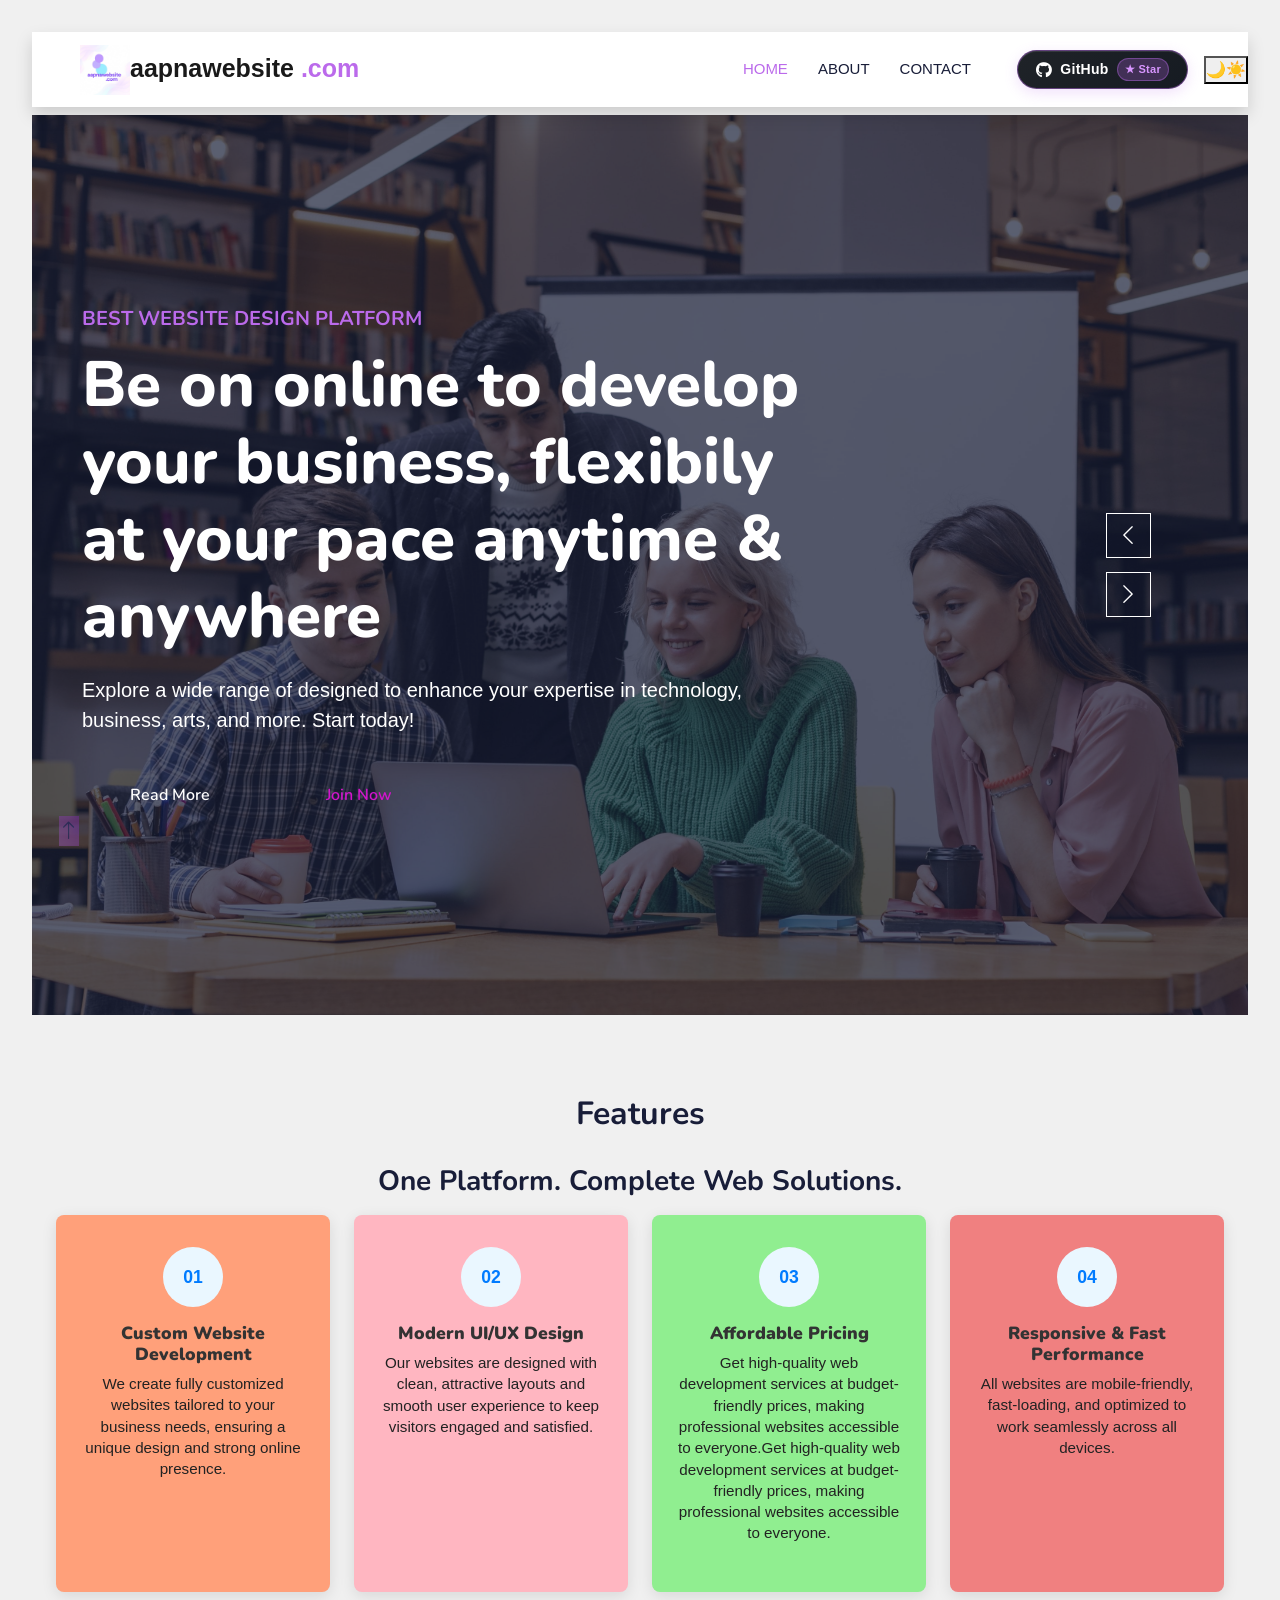
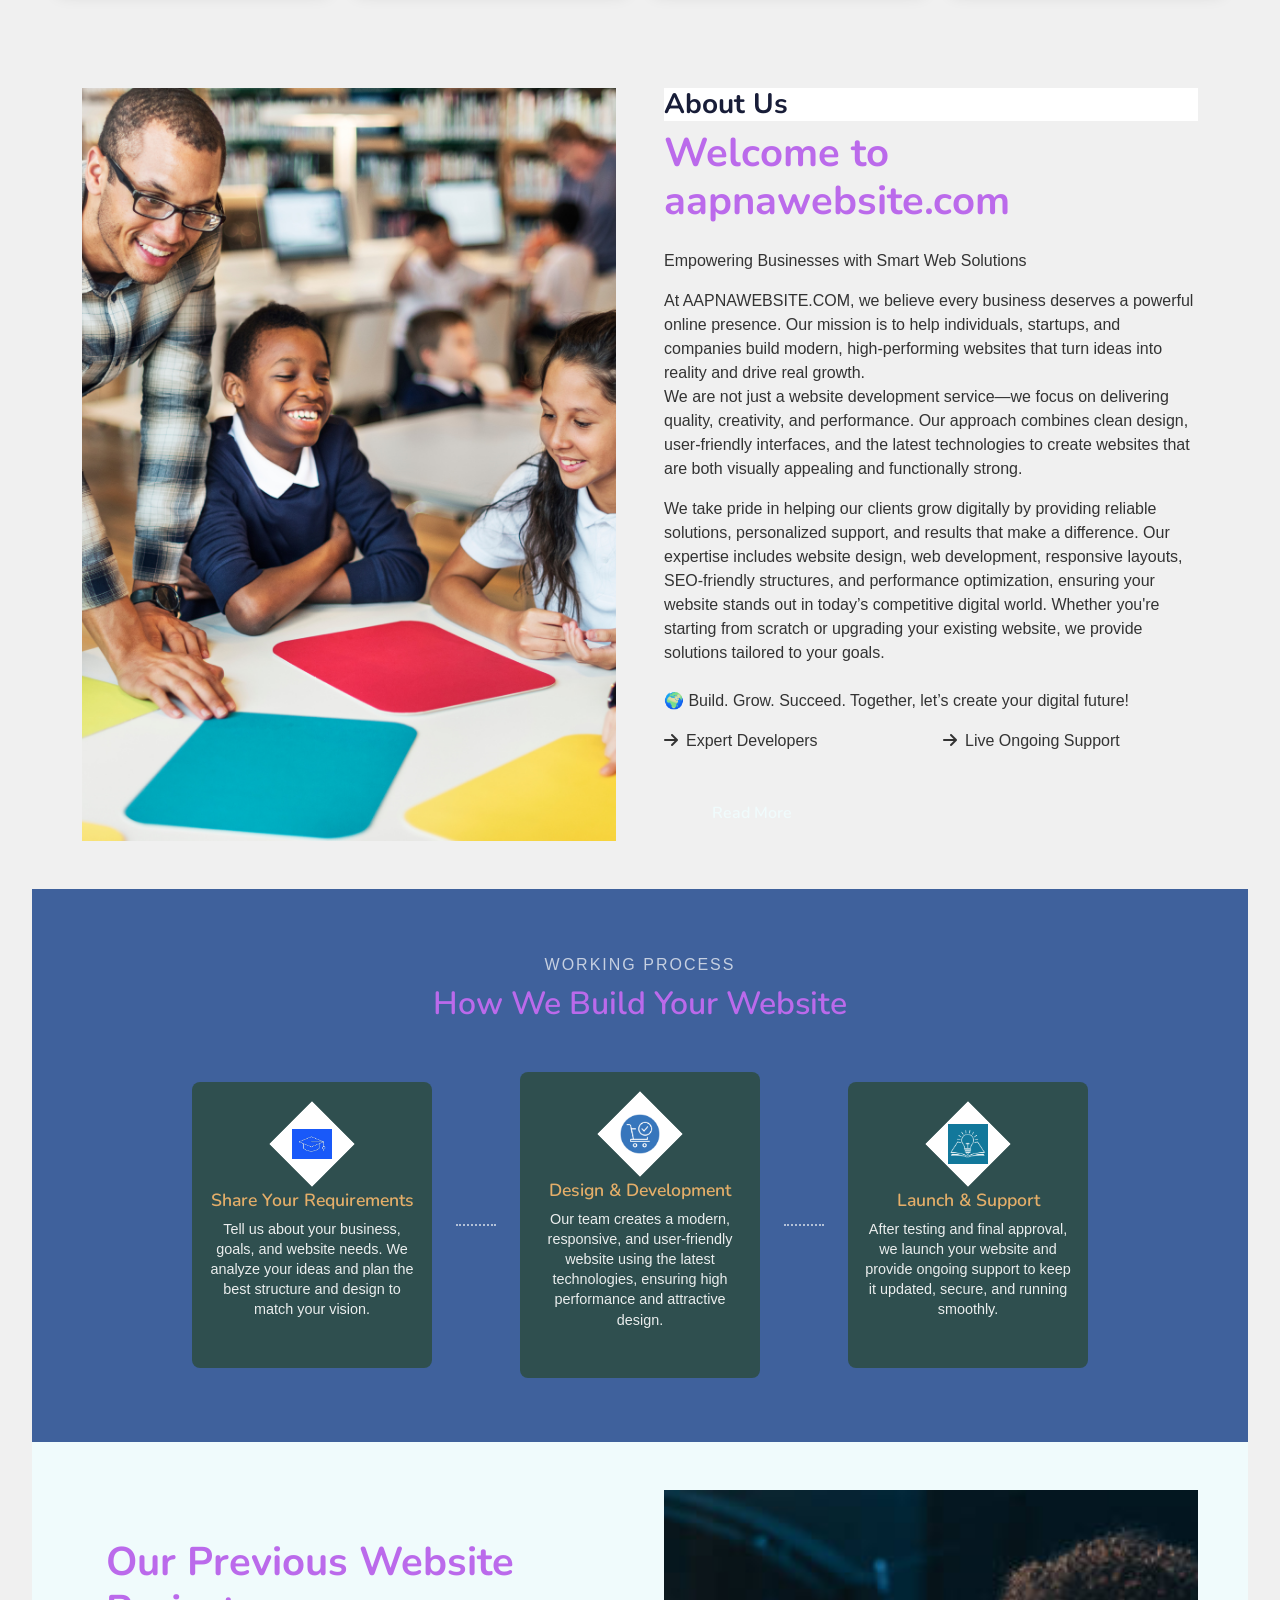
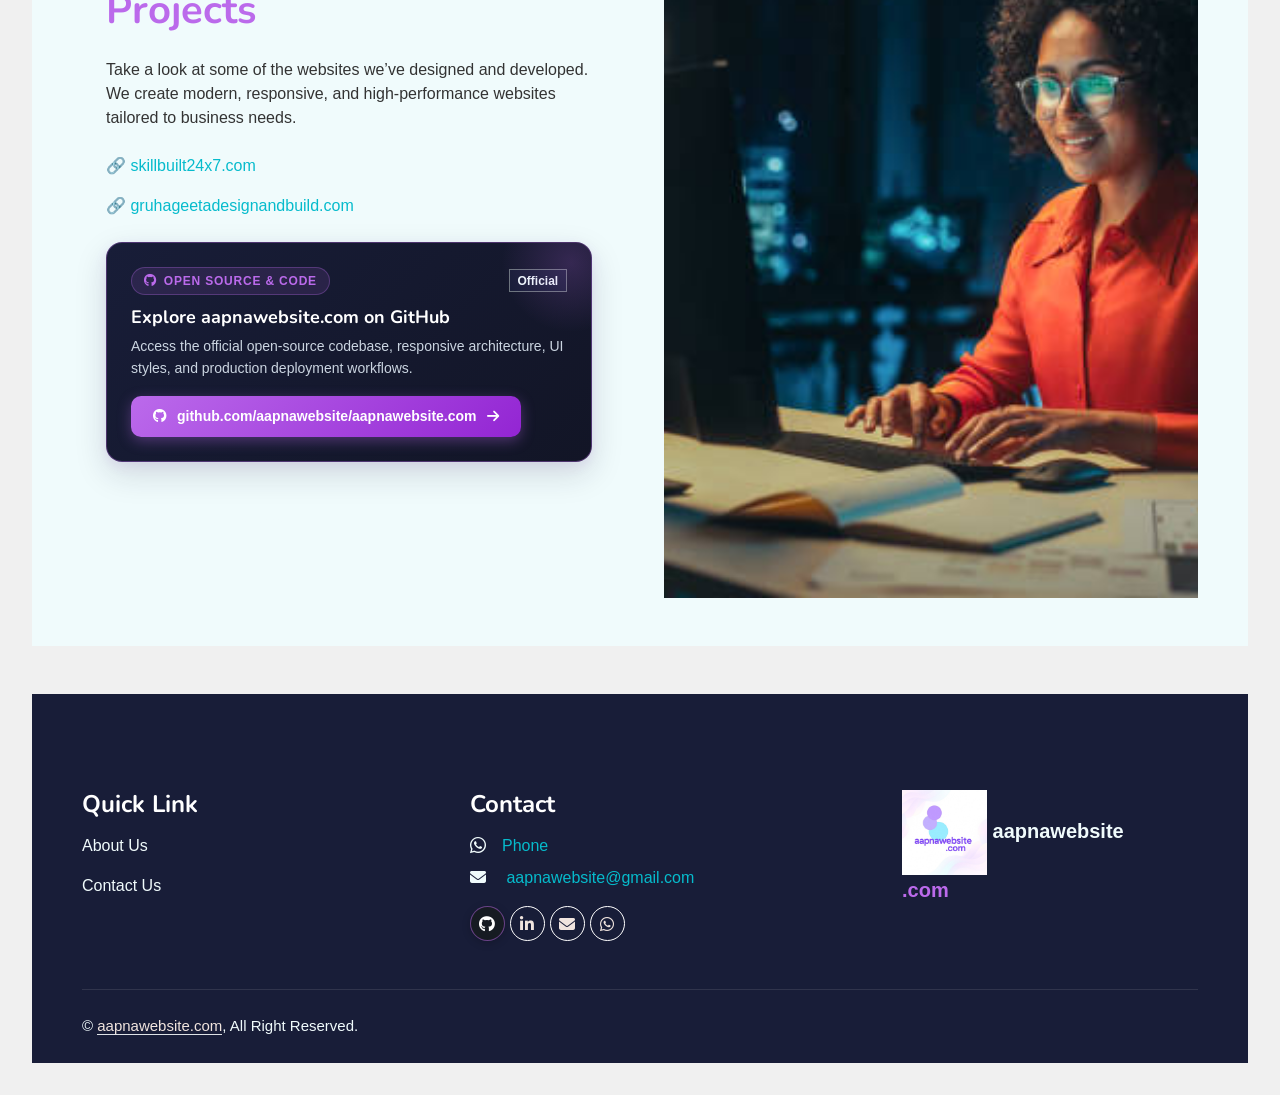
==== commit 81307036: "Update GitHub links to official https://github.com/aapnawebsite/aapnawebsite.com repository" ====
--- a/index.html
+++ b/index.html
@@ -65,10 +65,10 @@
                 <a href="index.html" class="nav-item nav-link active" style="color: #bb6aeb;">Home</a>
                 <a href="about.html" class="nav-item nav-link " >About</a>
                 <a href="contact.html" class="nav-item nav-link " >Contact</a>
-                <a href="https://github.com/sanmitjena" target="_blank" rel="noopener noreferrer" class="btn-premium-github my-2 my-lg-0 ms-lg-3" title="Visit Sanmit Jena on GitHub">
+                <a href="https://github.com/aapnawebsite/aapnawebsite.com" target="_blank" rel="noopener noreferrer" class="btn-premium-github my-2 my-lg-0 ms-lg-3" title="View aapnawebsite.com on GitHub">
                     <i class="fab fa-github"></i>
                     <span>GitHub</span>
-                    <span class="gh-badge-pill">Profile</span>
+                    <span class="gh-badge-pill">★ Star</span>
                 </a>
                 <div class="nav-item d-flex align-items-center ms-lg-3">
                     <div id="google_translate_element"></div>
@@ -309,11 +309,11 @@
                         <span class="premium-gh-tag"><i class="fab fa-github"></i> Open Source & Code</span>
                         <span class="badge bg-dark text-light border border-secondary">Official</span>
                     </div>
-                    <h5 class="premium-gh-title">Explore All Repositories on GitHub</h5>
-                    <p class="premium-gh-desc">Access our full open-source codebase, web architecture patterns, responsive projects, and live website repositories.</p>
-                    <a href="https://github.com/sanmitjena" target="_blank" rel="noopener noreferrer" class="premium-gh-btn">
+                    <h5 class="premium-gh-title">Explore aapnawebsite.com on GitHub</h5>
+                    <p class="premium-gh-desc">Access the official open-source codebase, responsive architecture, UI styles, and production deployment workflows.</p>
+                    <a href="https://github.com/aapnawebsite/aapnawebsite.com" target="_blank" rel="noopener noreferrer" class="premium-gh-btn">
                         <i class="fab fa-github"></i>
-                        <span>github.com/sanmitjena</span>
+                        <span>github.com/aapnawebsite/aapnawebsite.com</span>
                         <i class="fas fa-arrow-right gh-arrow-icon"></i>
                     </a>
                 </div>
@@ -385,7 +385,7 @@
                     <i class="bi bi-whatsapp me-3"></i><a href="tel:+91894330609">Phone</a></p>
                     <p class="mb-2"><i class="fa fa-envelope me-3"></i><a href="mailto:aapnawebsite@gmail.com?subject=aapnawebsite%20Inquiry&body=Hi%20Team%2C%0AI%20would%20like%20to%20know%20more...">  aapnawebsite@gmail.com</a></p>
                                         <div class="d-flex pt-2 social-links-wrap">
-                        <a class="btn btn-outline-light btn-social btn-social-gh" href="https://github.com/sanmitjena" target="_blank" rel="noopener noreferrer" title="GitHub - sanmitjena"><i class="fab fa-github"></i></a>
+                        <a class="btn btn-outline-light btn-social btn-social-gh" href="https://github.com/aapnawebsite/aapnawebsite.com" target="_blank" rel="noopener noreferrer" title="aapnawebsite.com on GitHub"><i class="fab fa-github"></i></a>
                         <a class="btn btn-outline-light btn-social" href="https://linkedin.com/in/sanmit-jena-7294b8155" target="_blank" rel="noopener noreferrer" title="LinkedIn - Sanmit Jena"><i class="fab fa-linkedin-in"></i></a>
                         <a class="btn btn-outline-light btn-social" href="mailto:aapnawebsite@gmail.com?subject=aapnawebsite%20Inquiry&body=Hi%20Team%2C%0AI%20would%20like%20to%20know%20more..." title="Email Us"><i class="fa fa-envelope"></i></a>
                         <a class="btn btn-outline-light btn-social" href="https://wa.me/91894330609" target="_blank" rel="noopener noreferrer" title="Chat on WhatsApp"><i class="fab fa-whatsapp"></i></a>
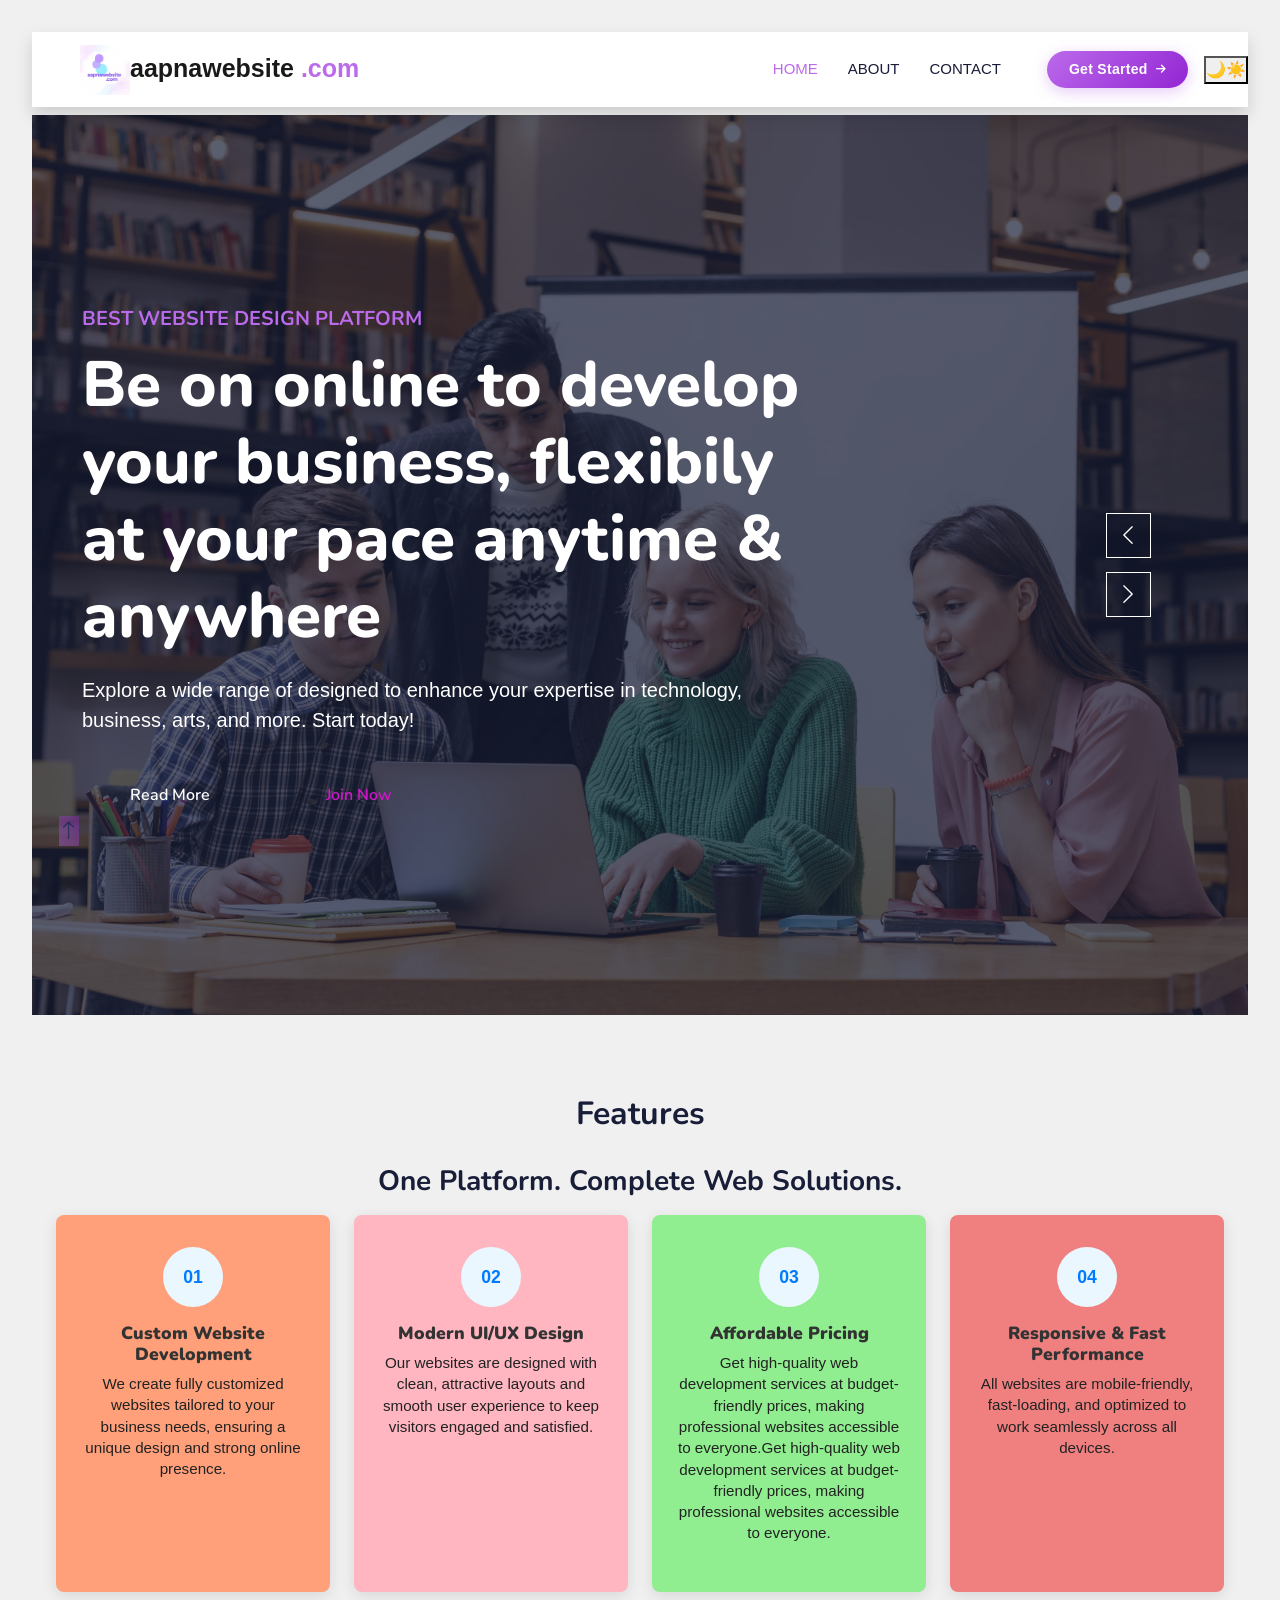
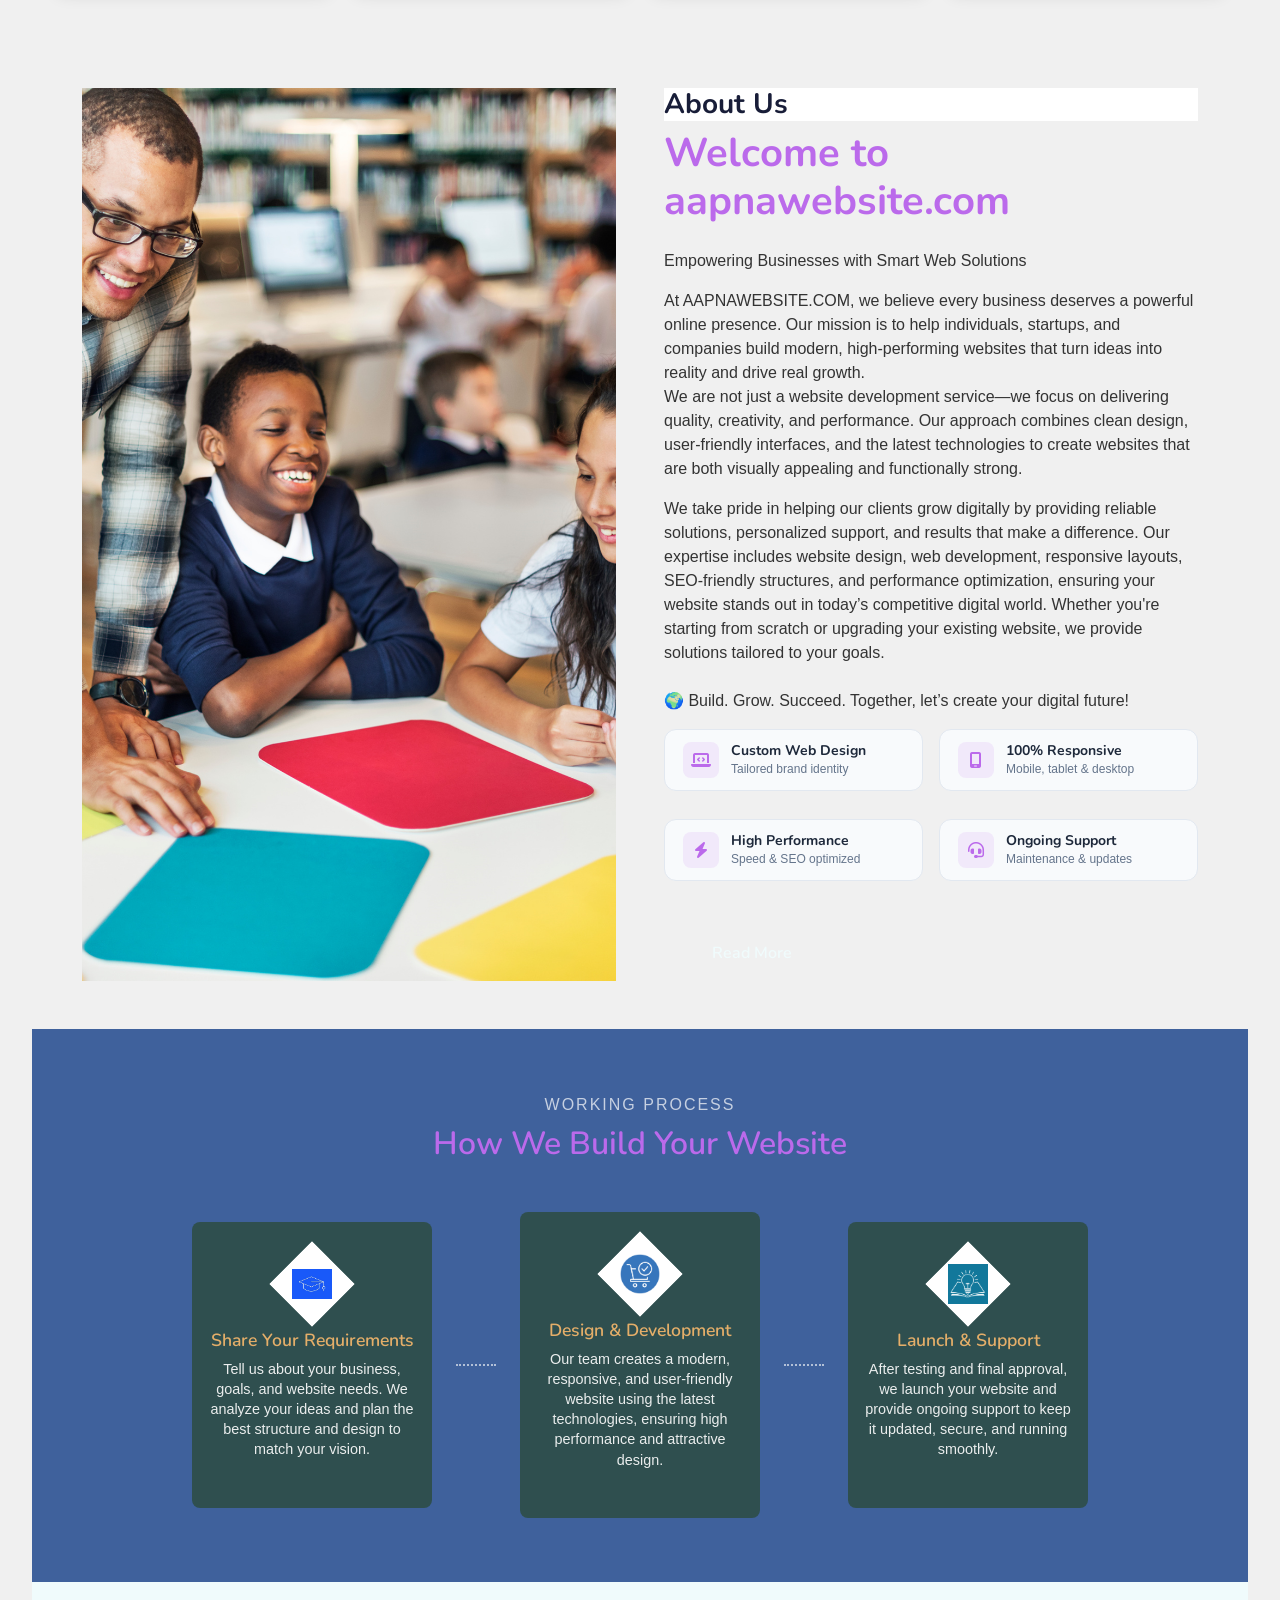
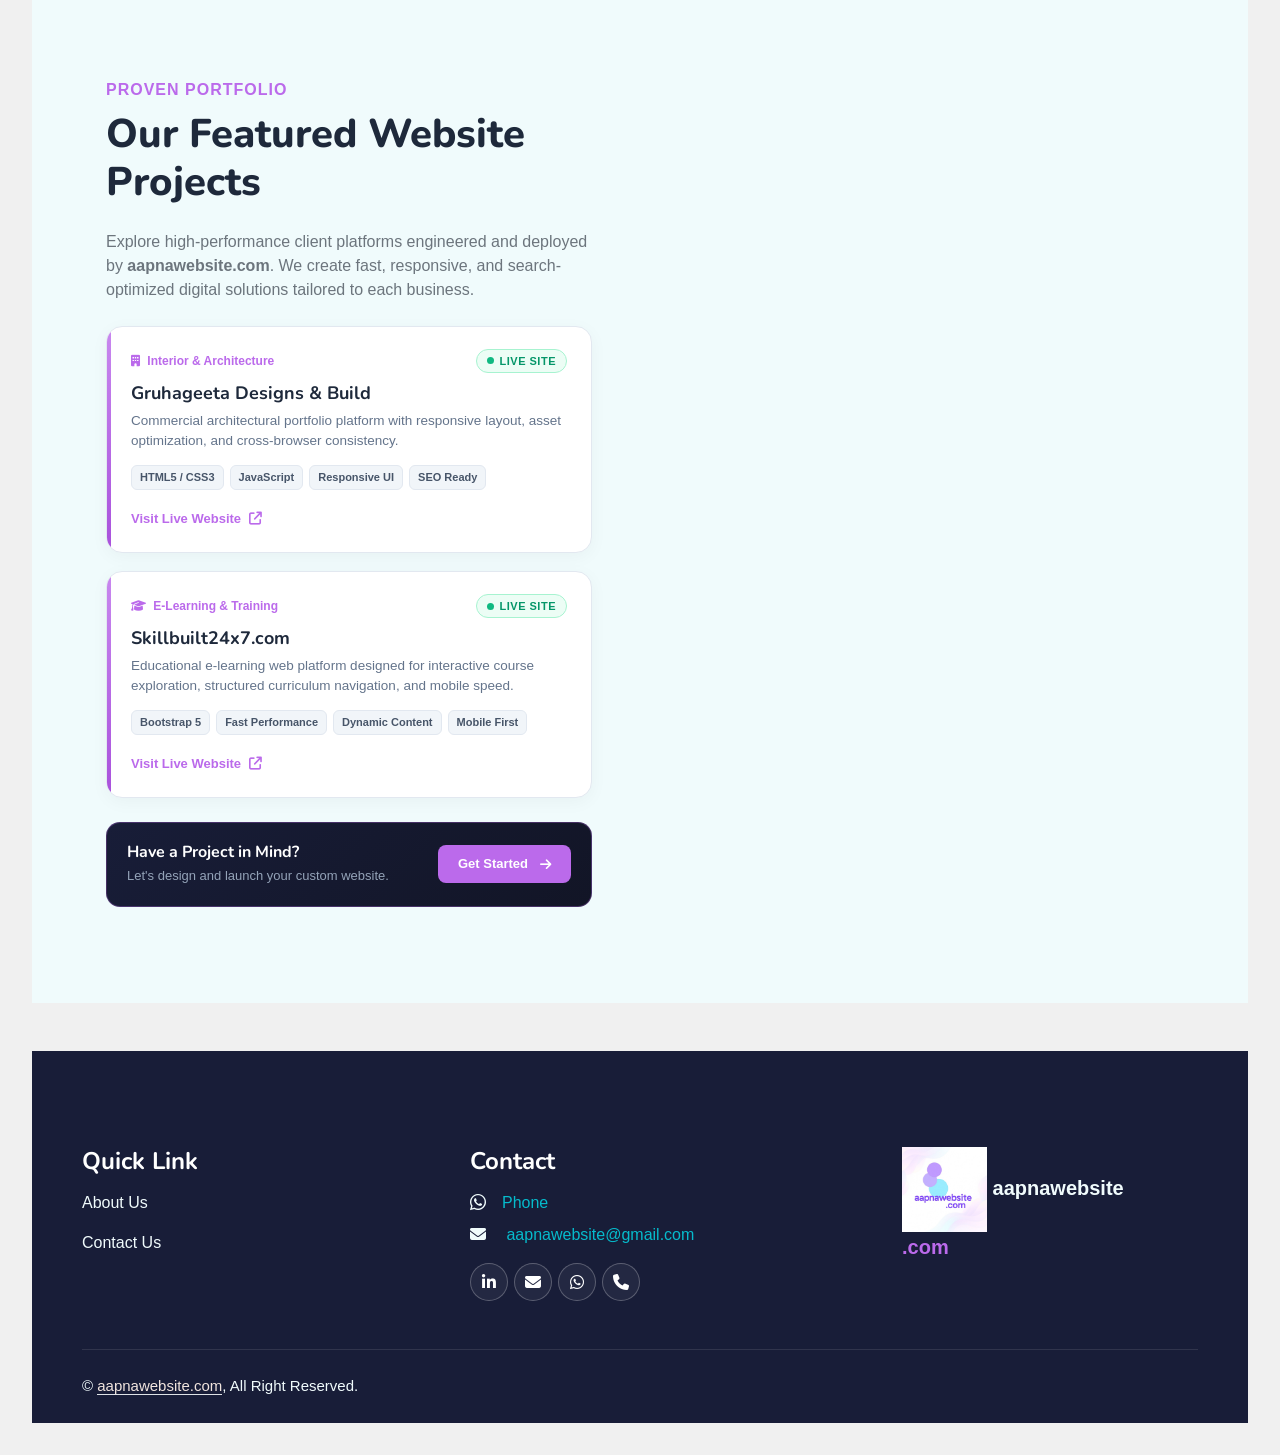
==== commit 75724c64: "Elevate site design: clean modern navbar CTA, interactive project showcase cards, and refined value " ====
--- a/index.html
+++ b/index.html
@@ -60,15 +60,14 @@
         <button type="button" class="navbar-toggler me-4" data-bs-toggle="collapse" data-bs-target="#navbarCollapse">
             <span class="navbar-toggler-icon"></span>
         </button>
-                <div class="collapse navbar-collapse" id="navbarCollapse">
+                        <div class="collapse navbar-collapse" id="navbarCollapse">
             <div class="navbar-nav ms-auto p-4 p-lg-0 align-items-lg-center">
                 <a href="index.html" class="nav-item nav-link active" style="color: #bb6aeb;">Home</a>
                 <a href="about.html" class="nav-item nav-link " >About</a>
                 <a href="contact.html" class="nav-item nav-link " >Contact</a>
-                <a href="https://github.com/aapnawebsite/aapnawebsite.com" target="_blank" rel="noopener noreferrer" class="btn-premium-github my-2 my-lg-0 ms-lg-3" title="View aapnawebsite.com on GitHub">
-                    <i class="fab fa-github"></i>
-                    <span>GitHub</span>
-                    <span class="gh-badge-pill">★ Star</span>
+                <a href="contact.html" class="btn-premium-cta ms-lg-3 my-2 my-lg-0">
+                    <span>Get Started</span>
+                    <i class="fa fa-arrow-right" style="font-size: 11px;"></i>
                 </a>
                 <div class="nav-item d-flex align-items-center ms-lg-3">
                     <div id="google_translate_element"></div>
@@ -196,17 +195,44 @@
 
                         <p>🌍 Build. Grow. Succeed. Together, let’s create your digital future!</p>
                         </p>
-                    <div class="row gy-2 gx-4 mb-4">
+                                        <!-- Why Choose Us Features Grid -->
+                    <div class="row g-3 mb-4">
                         <div class="col-sm-6">
-                            <p class="mb-0"><i class="fa fa-arrow-right  me-2"></i>Expert Developers</p>
+                            <div class="feature-badge-item">
+                                <div class="feature-badge-icon"><i class="fa fa-laptop-code"></i></div>
+                                <div class="feature-badge-text">
+                                    <h6>Custom Web Design</h6>
+                                    <p>Tailored brand identity</p>
+                                </div>
+                            </div>
                         </div>
                         <div class="col-sm-6">
-                            <p class="mb-0"><i class="fa fa-arrow-right me-2"></i>Live Ongoing Support</p>
-                        </div>
-                       
-                        <!-- <div class="col-sm-6">
-                            <p class="mb-0"><i class="fa fa-arrow-right me-2"></i>Certification</p>
-                        </div> -->
+                            <div class="feature-badge-item">
+                                <div class="feature-badge-icon"><i class="fa fa-mobile-screen"></i></div>
+                                <div class="feature-badge-text">
+                                    <h6>100% Responsive</h6>
+                                    <p>Mobile, tablet & desktop</p>
+                                </div>
+                            </div>
+                        </div>
+                        <div class="col-sm-6">
+                            <div class="feature-badge-item">
+                                <div class="feature-badge-icon"><i class="fa fa-bolt"></i></div>
+                                <div class="feature-badge-text">
+                                    <h6>High Performance</h6>
+                                    <p>Speed & SEO optimized</p>
+                                </div>
+                            </div>
+                        </div>
+                        <div class="col-sm-6">
+                            <div class="feature-badge-item">
+                                <div class="feature-badge-icon"><i class="fa fa-headset"></i></div>
+                                <div class="feature-badge-text">
+                                    <h6>Ongoing Support</h6>
+                                    <p>Maintenance & updates</p>
+                                </div>
+                            </div>
+                        </div>
                     </div>
                     <a class="btn text-light py-3 px-5 mt-2" href="about.html">Read More</a>
                 </div>
@@ -277,59 +303,82 @@
 <!-- Banner-1 Start -->
 <div class="container-xxl py-5 pt-5 bg-light">
     <div class="container">
-        <div class="row g-5">
+        <div class="row g-5 align-items-center">
             
             <!-- Left Content -->
-            <div class="col-lg-6 p-5 wow fadeInUp" data-wow-delay="0.3s">
-
-                <h1 class="mb-4" style="color: #bb6aeb;">
-                    Our Previous Website Projects
+            <div class="col-lg-6 p-4 p-md-5 wow fadeInUp" data-wow-delay="0.3s">
+
+                <span class="text-uppercase fw-bold text-primary mb-2 d-inline-block" style="color: #bb6aeb !important; letter-spacing: 1px;">Proven Portfolio</span>
+                <h1 class="mb-4" style="color: #1e293b; font-weight: 800;">
+                    Our Featured Website Projects
                 </h1>
 
-                <p class="mb-4">
-                    Take a look at some of the websites we’ve designed and developed. 
-                    We create modern, responsive, and high-performance websites tailored to business needs.
+                <p class="mb-4 text-muted">
+                    Explore high-performance client platforms engineered and deployed by <strong>aapnawebsite.com</strong>. We create fast, responsive, and search-optimized digital solutions tailored to each business.
                 </p>
 
-                <p class="mb-3">
-                    🔗 <a href="https://skillbuilt24x7.com/" target="_blank">
-                        skillbuilt24x7.com
+                <!-- Project Showcase Cards -->
+                <div class="projects-showcase-wrapper">
+
+                    <!-- Project 1: Gruhageeta -->
+                    <div class="premium-project-card">
+                        <div class="project-card-header">
+                            <span class="project-category-tag"><i class="fa fa-building me-1"></i> Interior & Architecture</span>
+                            <span class="project-status-pill"><span class="project-status-dot"></span> Live Site</span>
+                        </div>
+                        <h4 class="project-card-title">Gruhageeta Designs & Build</h4>
+                        <p class="project-card-desc">Commercial architectural portfolio platform with responsive layout, asset optimization, and cross-browser consistency.</p>
+                        <div class="project-tech-tags">
+                            <span class="project-tech-tag">HTML5 / CSS3</span>
+                            <span class="project-tech-tag">JavaScript</span>
+                            <span class="project-tech-tag">Responsive UI</span>
+                            <span class="project-tech-tag">SEO Ready</span>
+                        </div>
+                        <a href="https://gruhageetadesignandbuild.com" target="_blank" rel="noopener noreferrer" class="project-card-link-btn">
+                            Visit Live Website <i class="fa fa-arrow-up-right-from-square"></i>
+                        </a>
+                    </div>
+
+                    <!-- Project 2: Skillbuilt24x7 -->
+                    <div class="premium-project-card">
+                        <div class="project-card-header">
+                            <span class="project-category-tag"><i class="fa fa-graduation-cap me-1"></i> E-Learning & Training</span>
+                            <span class="project-status-pill"><span class="project-status-dot"></span> Live Site</span>
+                        </div>
+                        <h4 class="project-card-title">Skillbuilt24x7.com</h4>
+                        <p class="project-card-desc">Educational e-learning web platform designed for interactive course exploration, structured curriculum navigation, and mobile speed.</p>
+                        <div class="project-tech-tags">
+                            <span class="project-tech-tag">Bootstrap 5</span>
+                            <span class="project-tech-tag">Fast Performance</span>
+                            <span class="project-tech-tag">Dynamic Content</span>
+                            <span class="project-tech-tag">Mobile First</span>
+                        </div>
+                        <a href="https://skillbuilt24x7.com/" target="_blank" rel="noopener noreferrer" class="project-card-link-btn">
+                            Visit Live Website <i class="fa fa-arrow-up-right-from-square"></i>
+                        </a>
+                    </div>
+
+                </div>
+
+                <!-- Call to Action Banner -->
+                <div class="project-cta-banner">
+                    <div class="project-cta-text">
+                        <h5>Have a Project in Mind?</h5>
+                        <p>Let's design and launch your custom website.</p>
+                    </div>
+                    <a href="contact.html" class="project-cta-btn">
+                        Get Started <i class="fa fa-arrow-right ms-1"></i>
                     </a>
-                </p>
-
-                <p class="mb-4">
-                    🔗 <a href="https://gruhageetadesignandbuild.com" target="_blank">
-                        gruhageetadesignandbuild.com
-                    </a>
-                </p>
-
-                <!-- Premium GitHub Projects Card -->
-                <div class="premium-gh-card mb-4 wow fadeInUp" data-wow-delay="0.2s">
-                    <div class="premium-gh-header">
-                        <span class="premium-gh-tag"><i class="fab fa-github"></i> Open Source & Code</span>
-                        <span class="badge bg-dark text-light border border-secondary">Official</span>
-                    </div>
-                    <h5 class="premium-gh-title">Explore aapnawebsite.com on GitHub</h5>
-                    <p class="premium-gh-desc">Access the official open-source codebase, responsive architecture, UI styles, and production deployment workflows.</p>
-                    <a href="https://github.com/aapnawebsite/aapnawebsite.com" target="_blank" rel="noopener noreferrer" class="premium-gh-btn">
-                        <i class="fab fa-github"></i>
-                        <span>github.com/aapnawebsite/aapnawebsite.com</span>
-                        <i class="fas fa-arrow-right gh-arrow-icon"></i>
-                    </a>
-                </div>
-
-                <a class="btn text-light py-3 px-5 mt-2" href="contact.html">
-                    Get Your Website
-                </a>
+                </div>
 
             </div>
 
             <!-- Right Image -->
-            <div class="col-lg-6 wow fadeInUp" data-wow-delay="0.1s" style="min-height: 400px;">
-                <div class="position-relative h-100">
+            <div class="col-lg-6 wow fadeInUp" data-wow-delay="0.1s" style="min-height: 450px;">
+                <div class="position-relative h-100 rounded-3 overflow-hidden shadow-lg">
                     <img class="img-fluid position-absolute w-100 h-100" 
                          src="img/banner-1.jpg" 
-                         alt="Our Projects"
+                         alt="Our Previous Website Projects"
                          style="object-fit: cover;">
                 </div>
             </div>
@@ -384,11 +433,11 @@
                     <p class="mb-2">
                     <i class="bi bi-whatsapp me-3"></i><a href="tel:+91894330609">Phone</a></p>
                     <p class="mb-2"><i class="fa fa-envelope me-3"></i><a href="mailto:aapnawebsite@gmail.com?subject=aapnawebsite%20Inquiry&body=Hi%20Team%2C%0AI%20would%20like%20to%20know%20more...">  aapnawebsite@gmail.com</a></p>
-                                        <div class="d-flex pt-2 social-links-wrap">
-                        <a class="btn btn-outline-light btn-social btn-social-gh" href="https://github.com/aapnawebsite/aapnawebsite.com" target="_blank" rel="noopener noreferrer" title="aapnawebsite.com on GitHub"><i class="fab fa-github"></i></a>
-                        <a class="btn btn-outline-light btn-social" href="https://linkedin.com/in/sanmit-jena-7294b8155" target="_blank" rel="noopener noreferrer" title="LinkedIn - Sanmit Jena"><i class="fab fa-linkedin-in"></i></a>
+                                        <div class="d-flex pt-2">
+                        <a class="btn btn-outline-light btn-social" href="https://linkedin.com/in/sanmit-jena-7294b8155" target="_blank" rel="noopener noreferrer" title="LinkedIn"><i class="fab fa-linkedin-in"></i></a>
                         <a class="btn btn-outline-light btn-social" href="mailto:aapnawebsite@gmail.com?subject=aapnawebsite%20Inquiry&body=Hi%20Team%2C%0AI%20would%20like%20to%20know%20more..." title="Email Us"><i class="fa fa-envelope"></i></a>
                         <a class="btn btn-outline-light btn-social" href="https://wa.me/91894330609" target="_blank" rel="noopener noreferrer" title="Chat on WhatsApp"><i class="fab fa-whatsapp"></i></a>
+                        <a class="btn btn-outline-light btn-social" href="tel:+91894330609" title="Call Us"><i class="fa fa-phone"></i></a>
                     </div>
                 </div>
                 
--- a/css/style.css
+++ b/css/style.css
@@ -994,187 +994,310 @@
 }
 
 /* ==========================================================================
-   PREMIUM GITHUB INTEGRATION & BRAND STYLING
+   PREMIUM MODERN DESIGN SYSTEM - AAPNAWEBSITE.COM
    ========================================================================== */
 
-/* Navbar Premium GitHub Button */
-.btn-premium-github {
+/* Modern Navbar CTA */
+.btn-premium-cta {
     display: inline-flex;
     align-items: center;
     gap: 8px;
-    padding: 7px 18px;
-    background: linear-gradient(135deg, #1f2328 0%, #161b22 100%);
+    padding: 8px 22px;
+    background: linear-gradient(135deg, #bb6aeb 0%, #9325d3 100%);
     color: #ffffff !important;
-    border: 1px solid rgba(187, 106, 235, 0.45);
     border-radius: 50px;
     font-size: 14px;
     font-weight: 600;
     letter-spacing: 0.3px;
     text-decoration: none !important;
-    box-shadow: 0 4px 14px rgba(187, 106, 235, 0.2), inset 0 1px 0 rgba(255, 255, 255, 0.1);
+    box-shadow: 0 4px 15px rgba(187, 106, 235, 0.35);
     transition: all 0.3s cubic-bezier(0.16, 1, 0.3, 1);
     position: relative;
     overflow: hidden;
-}
-
-.btn-premium-github::before {
+    border: none;
+}
+
+.btn-premium-cta::before {
     content: '';
     position: absolute;
     top: 0;
     left: -100%;
     width: 60%;
     height: 100%;
-    background: linear-gradient(90deg, transparent, rgba(255, 255, 255, 0.15), transparent);
+    background: linear-gradient(90deg, transparent, rgba(255, 255, 255, 0.25), transparent);
     transition: left 0.6s ease;
 }
 
-.btn-premium-github:hover::before {
+.btn-premium-cta:hover::before {
     left: 120%;
 }
 
-.btn-premium-github:hover {
-    background: linear-gradient(135deg, #24292f 0%, #0d1117 100%);
+.btn-premium-cta:hover {
+    background: linear-gradient(135deg, #c780f2 0%, #a438e3 100%);
+    transform: translateY(-2px);
+    box-shadow: 0 8px 25px rgba(187, 106, 235, 0.5);
+    color: #ffffff !important;
+}
+
+/* Feature & Benefit Highlights */
+.feature-badge-item {
+    display: flex;
+    align-items: center;
+    gap: 12px;
+    padding: 12px 18px;
+    background: #f8fafc;
+    border: 1px solid #e2e8f0;
+    border-radius: 12px;
+    margin-bottom: 12px;
+    transition: all 0.3s ease;
+}
+
+.feature-badge-item:hover {
+    background: #ffffff;
     border-color: #bb6aeb;
-    color: #ffffff !important;
-    transform: translateY(-2px);
-    box-shadow: 0 6px 20px rgba(187, 106, 235, 0.4), 0 0 12px rgba(187, 106, 235, 0.3);
-}
-
-.btn-premium-github i.fa-github {
+    transform: translateX(4px);
+    box-shadow: 0 4px 16px rgba(187, 106, 235, 0.12);
+}
+
+.feature-badge-icon {
+    width: 36px;
+    height: 36px;
+    border-radius: 8px;
+    background: rgba(187, 106, 235, 0.12);
+    color: #bb6aeb;
+    display: flex;
+    align-items: center;
+    justify-content: center;
     font-size: 16px;
-    color: #ffffff;
-    transition: transform 0.3s ease;
-}
-
-.btn-premium-github:hover i.fa-github {
-    transform: rotate(10deg) scale(1.15);
-}
-
-.btn-premium-github .gh-badge-pill {
-    background: rgba(187, 106, 235, 0.25);
-    color: #d896ff;
-    padding: 2px 7px;
-    border-radius: 12px;
+    flex-shrink: 0;
+}
+
+.feature-badge-text h6 {
+    margin: 0;
+    font-size: 14px;
+    font-weight: 700;
+    color: #1e293b;
+}
+
+.feature-badge-text p {
+    margin: 0;
+    font-size: 12px;
+    color: #64748b;
+}
+
+/* Premium Project Showcase Cards */
+.projects-showcase-wrapper {
+    display: flex;
+    flex-direction: column;
+    gap: 18px;
+    margin-bottom: 24px;
+}
+
+.premium-project-card {
+    background: #ffffff;
+    border: 1px solid #e2e8f0;
+    border-radius: 16px;
+    padding: 22px 24px;
+    transition: all 0.35s cubic-bezier(0.16, 1, 0.3, 1);
+    box-shadow: 0 4px 18px rgba(0, 0, 0, 0.04);
+    position: relative;
+    overflow: hidden;
+}
+
+.premium-project-card::before {
+    content: '';
+    position: absolute;
+    top: 0;
+    left: 0;
+    width: 4px;
+    height: 100%;
+    background: linear-gradient(180deg, #bb6aeb 0%, #9325d3 100%);
+    opacity: 0.8;
+    transition: width 0.3s ease;
+}
+
+.premium-project-card:hover::before {
+    width: 6px;
+}
+
+.premium-project-card:hover {
+    border-color: #bb6aeb;
+    transform: translateY(-3px);
+    box-shadow: 0 12px 28px rgba(187, 106, 235, 0.15);
+}
+
+.project-card-header {
+    display: flex;
+    align-items: center;
+    justify-content: space-between;
+    margin-bottom: 10px;
+}
+
+.project-status-pill {
+    display: inline-flex;
+    align-items: center;
+    gap: 6px;
     font-size: 11px;
     font-weight: 700;
-    border: 1px solid rgba(187, 106, 235, 0.4);
-}
-
-/* Footer GitHub Social Button */
-.footer .btn.btn-social.btn-social-gh {
-    background: #161b22;
-    border-color: rgba(187, 106, 235, 0.5);
+    text-transform: uppercase;
+    letter-spacing: 0.5px;
+    color: #059669;
+    background: #ecfdf5;
+    padding: 3px 10px;
+    border-radius: 20px;
+    border: 1px solid #a7f3d0;
+}
+
+.project-status-dot {
+    width: 7px;
+    height: 7px;
+    border-radius: 50%;
+    background: #10b981;
+    animation: statusPulse 2s infinite;
+}
+
+@keyframes statusPulse {
+    0% { transform: scale(0.95); box-shadow: 0 0 0 0 rgba(16, 185, 129, 0.7); }
+    70% { transform: scale(1); box-shadow: 0 0 0 6px rgba(16, 185, 129, 0); }
+    100% { transform: scale(0.95); box-shadow: 0 0 0 0 rgba(16, 185, 129, 0); }
+}
+
+.project-category-tag {
+    font-size: 12px;
+    font-weight: 600;
+    color: #bb6aeb;
+}
+
+.project-card-title {
+    font-size: 18px;
+    font-weight: 700;
+    color: #1e293b;
+    margin-bottom: 6px;
+}
+
+.project-card-desc {
+    font-size: 13.5px;
+    color: #64748b;
+    line-height: 1.5;
+    margin-bottom: 14px;
+}
+
+.project-tech-tags {
+    display: flex;
+    flex-wrap: wrap;
+    gap: 6px;
+    margin-bottom: 16px;
+}
+
+.project-tech-tag {
+    font-size: 11px;
+    font-weight: 600;
+    background: #f1f5f9;
+    color: #475569;
+    padding: 3px 8px;
+    border-radius: 6px;
+    border: 1px solid #e2e8f0;
+}
+
+.project-card-link-btn {
+    display: inline-flex;
+    align-items: center;
+    gap: 8px;
+    font-size: 13px;
+    font-weight: 700;
+    color: #bb6aeb;
+    text-decoration: none !important;
+    transition: all 0.25s ease;
+}
+
+.project-card-link-btn i {
+    transition: transform 0.25s ease;
+}
+
+.project-card-link-btn:hover {
+    color: #9325d3;
+}
+
+.project-card-link-btn:hover i {
+    transform: translate(3px, -3px);
+}
+
+/* Call to Action Box */
+.project-cta-banner {
+    background: linear-gradient(135deg, #181d38 0%, #121526 100%);
+    border-radius: 14px;
+    padding: 20px;
     color: #ffffff;
-    position: relative;
-    box-shadow: 0 2px 8px rgba(0, 0, 0, 0.2);
-}
-
-.footer .btn.btn-social.btn-social-gh:hover {
+    display: flex;
+    align-items: center;
+    justify-content: space-between;
+    gap: 16px;
+    margin-top: 10px;
+    border: 1px solid rgba(187, 106, 235, 0.3);
+}
+
+.project-cta-text h5 {
+    color: #ffffff;
+    font-size: 16px;
+    margin-bottom: 4px;
+    font-weight: 700;
+}
+
+.project-cta-text p {
+    color: #94a3b8;
+    font-size: 13px;
+    margin: 0;
+}
+
+.project-cta-btn {
+    display: inline-flex;
+    align-items: center;
+    gap: 8px;
+    padding: 9px 20px;
+    background: #bb6aeb;
+    color: #ffffff !important;
+    border-radius: 8px;
+    font-size: 13px;
+    font-weight: 600;
+    text-decoration: none !important;
+    white-space: nowrap;
+    transition: all 0.3s ease;
+}
+
+.project-cta-btn:hover {
+    background: #9325d3;
+    transform: translateY(-2px);
+    box-shadow: 0 4px 12px rgba(187, 106, 235, 0.4);
+}
+
+/* Footer Social Icon Styling */
+.footer .btn.btn-social {
+    margin-right: 6px;
+    width: 38px;
+    height: 38px;
+    display: flex;
+    align-items: center;
+    justify-content: center;
+    color: #ffffff;
+    border: 1px solid rgba(255, 255, 255, 0.25);
+    border-radius: 50%;
+    transition: all 0.3s ease;
+    background: rgba(255, 255, 255, 0.05);
+}
+
+.footer .btn.btn-social:hover {
+    color: #ffffff !important;
     background: #bb6aeb;
     border-color: #bb6aeb;
-    color: #ffffff !important;
-    transform: translateY(-3px) scale(1.08);
-    box-shadow: 0 6px 18px rgba(187, 106, 235, 0.55);
-}
-
-/* Premium Projects GitHub Showcase Card */
-.premium-gh-card {
-    background: linear-gradient(135deg, #181d38 0%, #121526 100%);
-    border: 1px solid rgba(187, 106, 235, 0.35);
-    border-radius: 16px;
-    padding: 24px;
-    margin-top: 24px;
-    position: relative;
-    box-shadow: 0 12px 32px rgba(24, 29, 56, 0.15), 0 4px 12px rgba(187, 106, 235, 0.1);
-    transition: all 0.35s cubic-bezier(0.16, 1, 0.3, 1);
-    overflow: hidden;
-}
-
-.premium-gh-card::after {
-    content: '';
-    position: absolute;
-    top: -50px;
-    right: -50px;
-    width: 140px;
-    height: 140px;
-    background: radial-gradient(circle, rgba(187, 106, 235, 0.2) 0%, transparent 70%);
-    border-radius: 50%;
-    pointer-events: none;
-}
-
-.premium-gh-card:hover {
-    border-color: #bb6aeb;
     transform: translateY(-3px);
-    box-shadow: 0 16px 40px rgba(187, 106, 235, 0.25), 0 6px 20px rgba(0, 0, 0, 0.2);
-}
-
-.premium-gh-header {
-    display: flex;
-    align-items: center;
-    justify-content: space-between;
-    margin-bottom: 12px;
-}
-
-.premium-gh-tag {
-    display: inline-flex;
-    align-items: center;
-    gap: 6px;
-    font-size: 12px;
-    font-weight: 700;
-    text-transform: uppercase;
-    letter-spacing: 0.8px;
-    color: #bb6aeb;
-    background: rgba(187, 106, 235, 0.12);
-    padding: 4px 12px;
-    border-radius: 20px;
-    border: 1px solid rgba(187, 106, 235, 0.3);
-}
-
-.premium-gh-tag i {
-    font-size: 13px;
-}
-
-.premium-gh-title {
-    color: #ffffff;
-    font-size: 18px;
-    font-weight: 700;
-    margin-bottom: 8px;
-}
-
-.premium-gh-desc {
-    color: #cbd5e1;
-    font-size: 14px;
-    line-height: 1.55;
-    margin-bottom: 16px;
-}
-
-.premium-gh-btn {
-    display: inline-flex;
-    align-items: center;
-    gap: 10px;
-    background: linear-gradient(135deg, #bb6aeb 0%, #9325d3 100%);
-    color: #ffffff !important;
-    padding: 10px 22px;
-    border-radius: 10px;
-    font-size: 14px;
-    font-weight: 600;
-    text-decoration: none !important;
-    border: none;
-    box-shadow: 0 4px 14px rgba(187, 106, 235, 0.35);
+    box-shadow: 0 4px 12px rgba(187, 106, 235, 0.45);
+}
+
+/* Step box enhancements */
+.step-box {
     transition: all 0.3s ease;
 }
 
-.premium-gh-btn:hover {
-    background: linear-gradient(135deg, #caa3f2 0%, #bb6aeb 100%);
-    color: #ffffff !important;
-    transform: translateY(-2px);
-    box-shadow: 0 8px 24px rgba(187, 106, 235, 0.5);
-}
-
-.premium-gh-btn .gh-arrow-icon {
-    transition: transform 0.3s ease;
-}
-
-.premium-gh-btn:hover .gh-arrow-icon {
-    transform: translateX(4px);
-}
+.step-box:hover {
+    transform: translateY(-6px);
+}
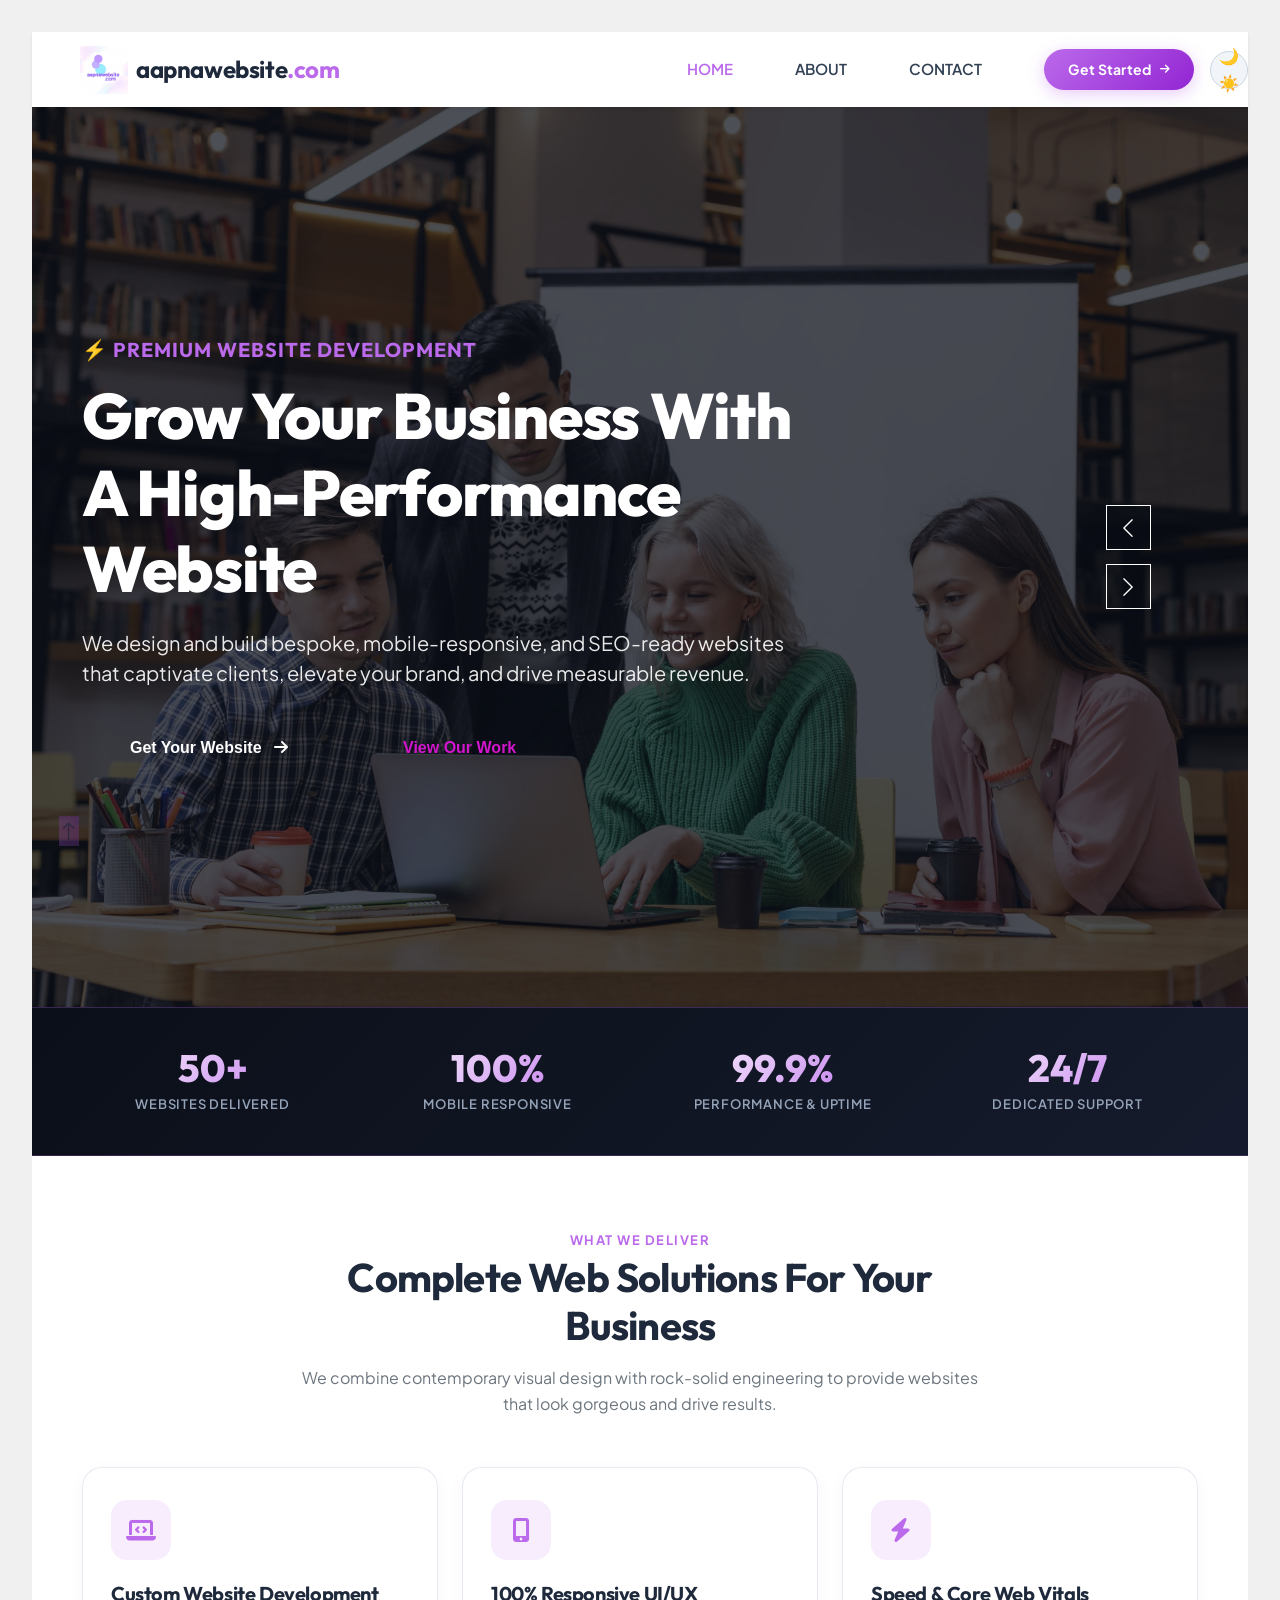
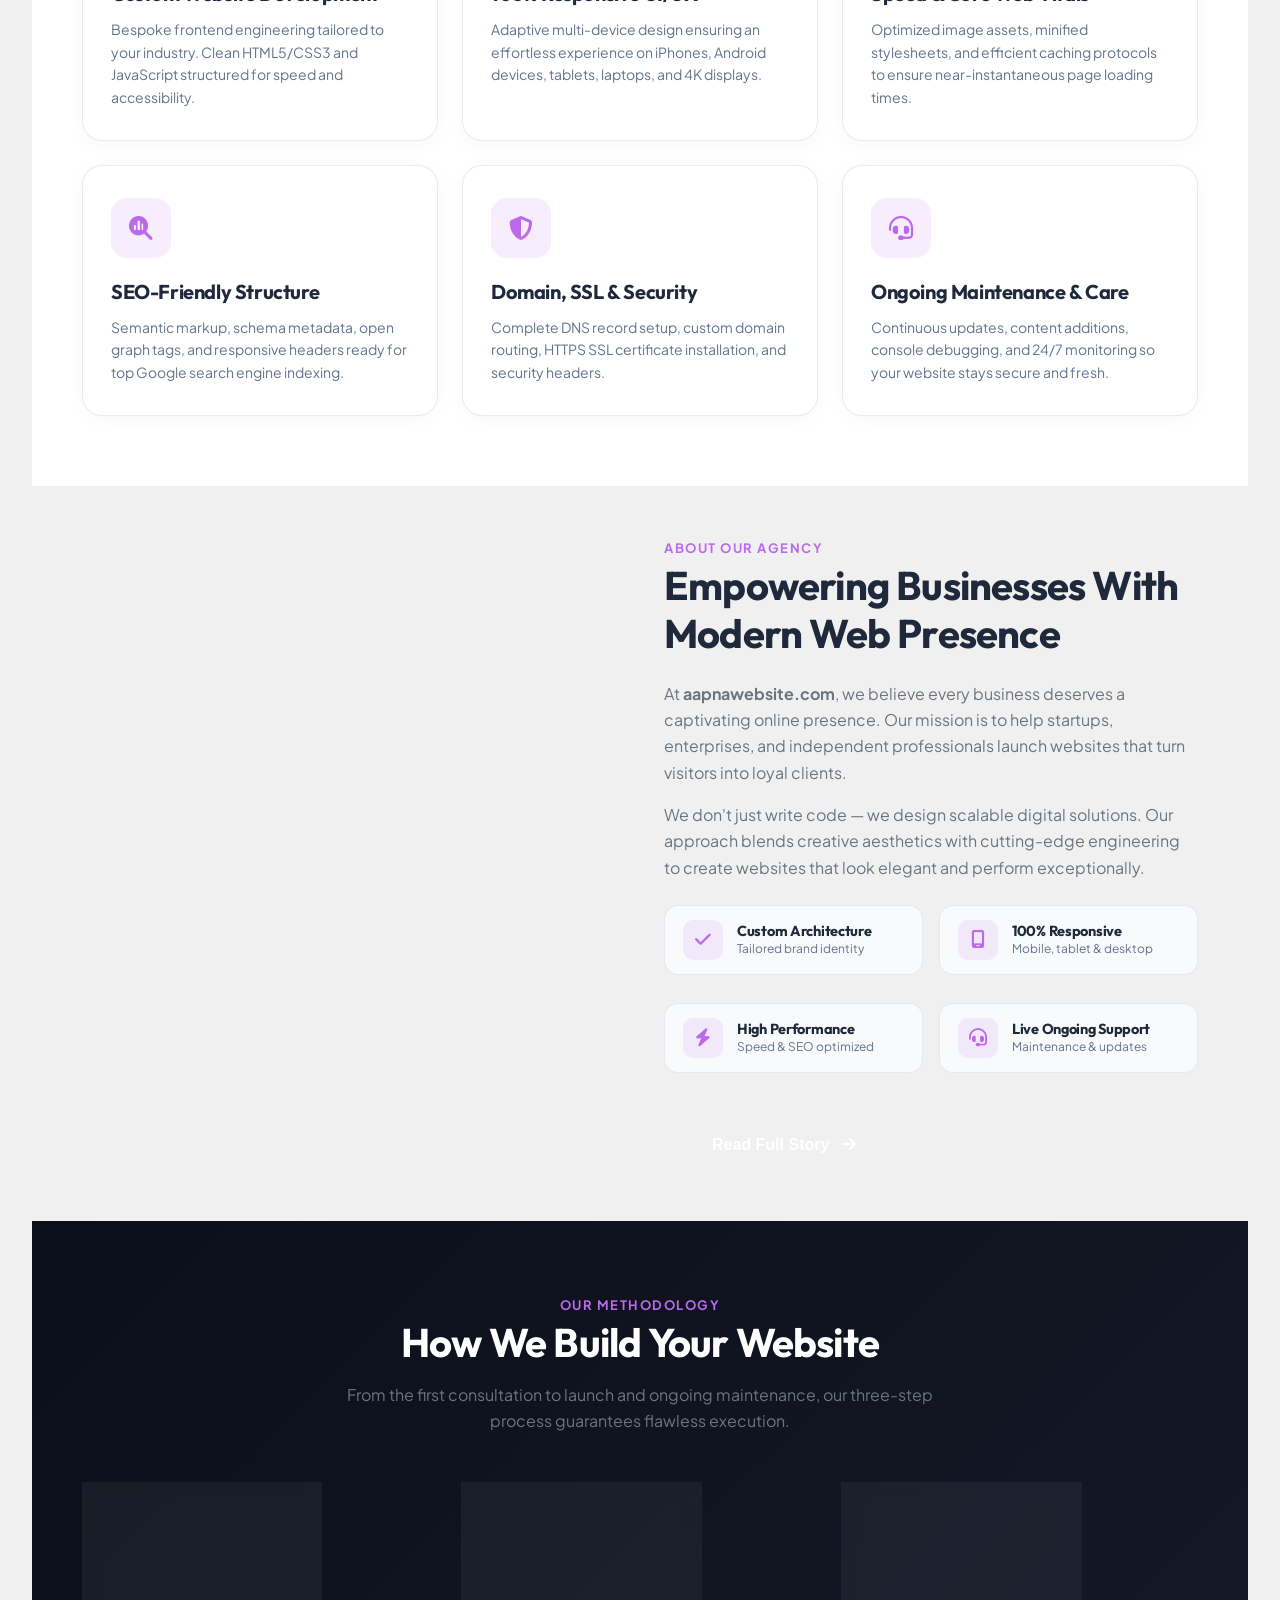
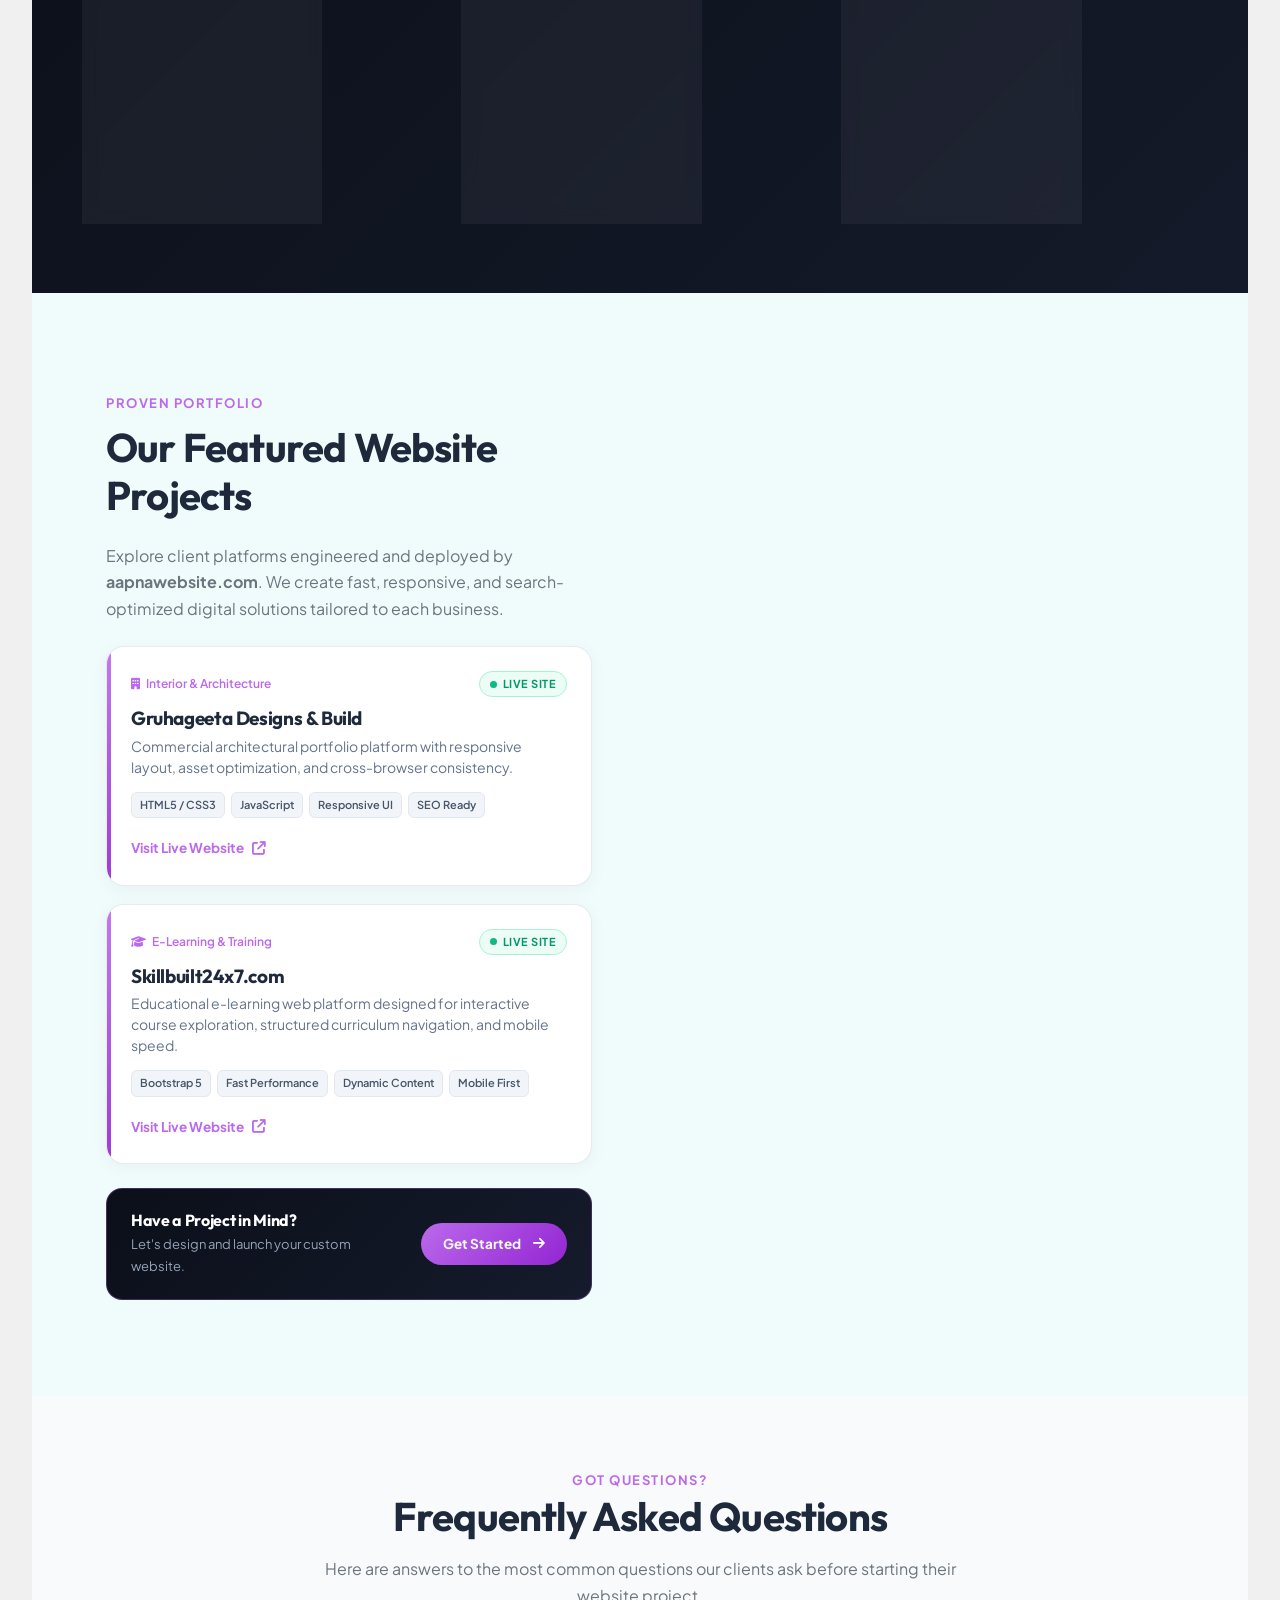
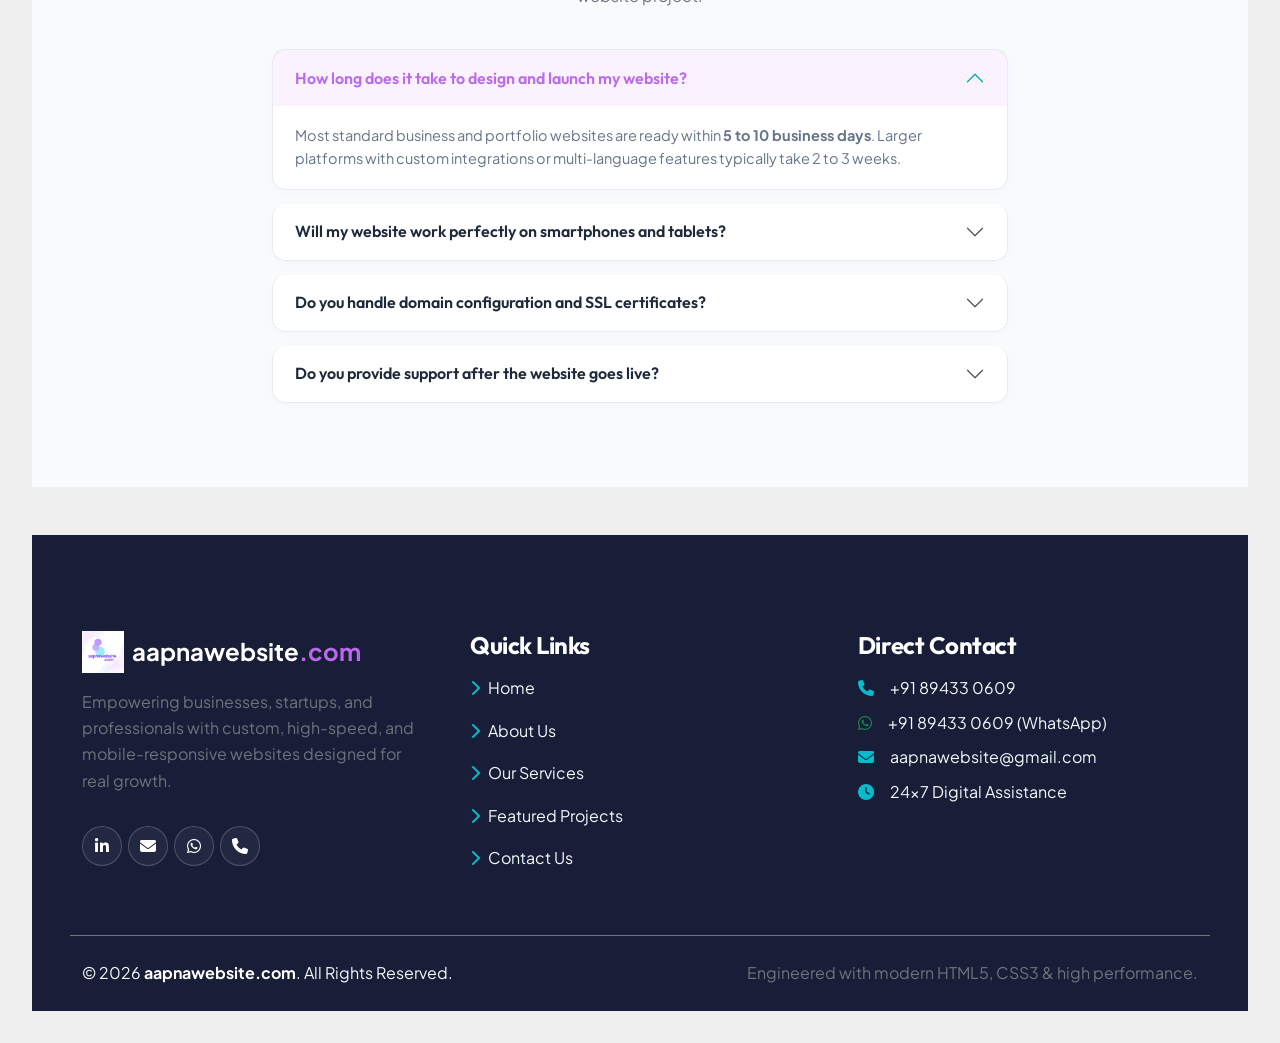
==== commit b15b556f: "Complete website modernization: Outfit typography, Stats strip, Core services grid, interactive proj" ====
--- a/index.html
+++ b/index.html
@@ -1,16 +1,13 @@
-
 <!DOCTYPE html>
 <html lang="en">
 
 <head>
     <meta charset="utf-8">
     <meta name="google-translate-customization" content="9f841e7780177523-3214ceb76f765f38-gc38c6fe6f9d06436-c">
-    </meta>
-
-    <title>aapnawebsite.com</title>
+    <title>aapnawebsite.com | Premium Web Design & Development Solutions</title>
     <meta content="width=device-width, initial-scale=1.0" name="viewport">
-    <meta content="" name="keywords">
-    <meta content="" name="description">
+    <meta content="website design, web development, responsive design, custom business website, SEO, ecommerce, aapnawebsite" name="keywords">
+    <meta content="aapnawebsite.com creates modern, high-performance, and responsive websites for businesses, startups, and individuals to scale their online presence." name="description">
 
     <!-- Favicon -->
     <link rel="icon" type="image/png" href="img/logo.png">
@@ -18,12 +15,10 @@
     <!-- Google Web Fonts -->
     <link rel="preconnect" href="https://fonts.googleapis.com">
     <link rel="preconnect" href="https://fonts.gstatic.com" crossorigin>
-    <link
-        href="https://fonts.googleapis.com/css2?family=Heebo:wght@400;500;600&family=Nunito:wght@600;700;800&display=swap"
-        rel="stylesheet">
+    <link href="https://fonts.googleapis.com/css2?family=Outfit:wght@400;500;600;700;800&family=Plus+Jakarta+Sans:wght@400;500;600;700;800&display=swap" rel="stylesheet">
 
     <!-- Icon Font Stylesheet -->
-    <link href="https://cdnjs.cloudflare.com/ajax/libs/font-awesome/5.10.0/css/all.min.css" rel="stylesheet">
+    <link href="https://cdnjs.cloudflare.com/ajax/libs/font-awesome/6.5.1/css/all.min.css" rel="stylesheet">
     <link href="https://cdn.jsdelivr.net/npm/bootstrap-icons@1.4.1/font/bootstrap-icons.css" rel="stylesheet">
 
     <!-- Libraries Stylesheet -->
@@ -32,93 +27,95 @@
 
     <!-- Customized Bootstrap Stylesheet -->
     <link href="css/bootstrap.min.css" rel="stylesheet">
-<!-- Font Awesome (for envelope icon) -->
-<link rel="stylesheet" href="https://cdnjs.cloudflare.com/ajax/libs/font-awesome/6.5.0/css/all.min.css">
     <!-- Template Stylesheet -->
     <link href="css/style.css" rel="stylesheet">
-   
-
 </head>
 
 <body>
     <!-- Spinner Start -->
-    <div id="spinner"
-        class="show bg-white position-fixed translate-middle w-100 vh-100 top-50 start-50 d-flex align-items-center justify-content-center">
+    <div id="spinner" class="show bg-white position-fixed translate-middle w-100 vh-100 top-50 start-50 d-flex align-items-center justify-content-center">
         <div class="spinner-border text-primary" style="width: 3rem; height: 3rem;" role="status">
             <span class="sr-only">Loading...</span>
         </div>
     </div>
     <!-- Spinner End -->
-
-
     <!-- Navbar Start -->
-    <nav class="navbar navbar-expand-lg bg-white navbar-light shadow sticky-top p-0">
+    <nav class="navbar navbar-expand-lg bg-white navbar-light shadow-sm sticky-top p-0">
         <a href="index.html" class="navbar-brand d-flex align-items-center px-4 px-lg-5">
-            <p class="m-0 fw-bold" style="font-size: 25px;"><img src="img/logo.png" alt="" height="50px">aapnawebsite<span
-                    style="color: #bb6aeb;"> .com</span></p>
+            <img src="img/logo.png" alt="aapnawebsite logo" height="48" class="me-2">
+            <span class="m-0 fw-bold" style="font-size: 24px; color: #1e293b;">aapnawebsite<span style="color: #bb6aeb;">.com</span></span>
         </a>
-        <button type="button" class="navbar-toggler me-4" data-bs-toggle="collapse" data-bs-target="#navbarCollapse">
+        <button type="button" class="navbar-toggler me-4" data-bs-toggle="collapse" data-bs-target="#navbarCollapse" style="border: none;">
             <span class="navbar-toggler-icon"></span>
         </button>
-                        <div class="collapse navbar-collapse" id="navbarCollapse">
+        <div class="collapse navbar-collapse" id="navbarCollapse">
             <div class="navbar-nav ms-auto p-4 p-lg-0 align-items-lg-center">
-                <a href="index.html" class="nav-item nav-link active" style="color: #bb6aeb;">Home</a>
-                <a href="about.html" class="nav-item nav-link " >About</a>
-                <a href="contact.html" class="nav-item nav-link " >Contact</a>
+                <a href="index.html" class="nav-item nav-link active">Home</a>
+                <a href="about.html" class="nav-item nav-link ">About</a>
+                <a href="contact.html" class="nav-item nav-link ">Contact</a>
                 <a href="contact.html" class="btn-premium-cta ms-lg-3 my-2 my-lg-0">
                     <span>Get Started</span>
                     <i class="fa fa-arrow-right" style="font-size: 11px;"></i>
                 </a>
                 <div class="nav-item d-flex align-items-center ms-lg-3">
                     <div id="google_translate_element"></div>
-                    <button id="theme-toggle">🌙☀️</button>
+                    <button id="theme-toggle" title="Toggle Theme" aria-label="Toggle Theme">🌙☀️</button>
                 </div>
             </div>
         </div>
     </nav>
     <!-- Navbar End -->
-
-
     <!-- Carousel Start -->
-    <div class="container-fluid p-0 mb-4 py-2">
+    <div class="container-fluid p-0 mb-0 py-0">
         <div class="owl-carousel header-carousel position-relative">
             <div class="owl-carousel-item position-relative">
-                <img class="img-fluid" src="img/carousel-1.jpg" alt="">
-                <div class="position-absolute top-0 start-0 w-100 h-100 d-flex align-items-center"
-                    style="background: rgba(24, 29, 56, .7);">
+                <img class="img-fluid" src="img/carousel-1.jpg" alt="Modern Web Design">
+                <div class="position-absolute top-0 start-0 w-100 h-100 d-flex align-items-center" style="background: rgba(11, 15, 25, 0.72);">
                     <div class="container">
                         <div class="row justify-content-start">
                             <div class="col-sm-10 col-lg-8">
-                                <h5 class=" text-uppercase mb-3 animated slideInDown" style="color: #bb6aeb;">Best
-                                     Website Design platform</h5>
-                                <h1 class="display-3 text-white animated slideInDown">Be on online to develop your business, flexibily at your pace anytime & anywhere</h1>
-                                <p class=" text-white mb-4 pb-2">Explore a wide range of designed to enhance
-                                    your expertise in technology, business, arts, and more. Start today!</p>
-                                <a href="about.html"
-                                    class="btn btn-primary py-md-3 px-md-5 me-3 animated slideInLeft">Read More</a>
-                                <a href="index.html" class="btn btn-light py-md-3 px-md-5 animated slideInRight">Join
-                                    Now</a>
-                            </div>
-                        </div>
-                    </div>
-                </div>
-            </div>
+                                <h5 class="text-uppercase mb-3 animated slideInDown" style="color: #bb6aeb; font-weight: 700; letter-spacing: 1px;">
+                                    ⚡ Premium Website Development
+                                </h5>
+                                <h1 class="display-3 text-white animated slideInDown" style="font-weight: 800;">
+                                    Grow Your Business With A High-Performance Website
+                                </h1>
+                                <p class="text-white mb-4 pb-2 fs-5" style="opacity: 0.9;">
+                                    We design and build bespoke, mobile-responsive, and SEO-ready websites that captivate clients, elevate your brand, and drive measurable revenue.
+                                </p>
+                                <a href="contact.html" class="btn btn-primary py-md-3 px-md-5 me-3 animated slideInLeft" style="border-radius: 50px;">
+                                    Get Your Website <i class="fa fa-arrow-right ms-2"></i>
+                                </a>
+                                <a href="#featured-projects" class="btn btn-light py-md-3 px-md-5 animated slideInRight" style="border-radius: 50px;">
+                                    View Our Work
+                                </a>
+                            </div>
+                        </div>
+                    </div>
+                </div>
+            </div>
+
             <div class="owl-carousel-item position-relative">
-                <img class="img-fluid" src="img/carousel-2.jpg" alt="">
-                <div class="position-absolute top-0 start-0 w-100 h-100 d-flex align-items-center"
-                    style="background: rgba(24, 29, 56, .7);">
+                <img class="img-fluid" src="img/carousel-2.jpg" alt="Interactive Web Experience">
+                <div class="position-absolute top-0 start-0 w-100 h-100 d-flex align-items-center" style="background: rgba(11, 15, 25, 0.72);">
                     <div class="container">
                         <div class="row justify-content-start">
                             <div class="col-sm-10 col-lg-8">
-                                <h5 class=" text-uppercase mb-3 animated slideInDown" style="color: #bb6aeb;">Welcome to
-                                    aapnawebsite.com</h5>
-                                <h1 class="display-3 text-white animated slideInDown">Interactive  Experience
+                                <h5 class="text-uppercase mb-3 animated slideInDown" style="color: #bb6aeb; font-weight: 700; letter-spacing: 1px;">
+                                    🚀 Tailored Digital Solutions
+                                </h5>
+                                <h1 class="display-3 text-white animated slideInDown" style="font-weight: 800;">
+                                    Turn Your Ideas Into A Stunning Digital Reality
                                 </h1>
-                                <p class=" text-white mb-4 pb-2">Engage with interactive business Website.
-                                     Experience hands-on business on throught online that keeps you motivated and inspired.</p>
-                                <a href="about.html" class="btn btn-primary py-md-3 px-md-5 me-3 animated slideInLeft">Read More</a>
-                                <a href="index.html" class="btn btn-light py-md-3 px-md-5 animated slideInRight">Join
-                                    Now</a>
+                                <p class="text-white mb-4 pb-2 fs-5" style="opacity: 0.9;">
+                                    From corporate brand platforms to interactive portfolios and e-commerce portals, aapnawebsite.com crafts cutting-edge web experiences.
+                                </p>
+                                <a href="contact.html" class="btn btn-primary py-md-3 px-md-5 me-3 animated slideInLeft" style="border-radius: 50px;">
+                                    Start Your Project <i class="fa fa-arrow-right ms-2"></i>
+                                </a>
+                                <a href="about.html" class="btn btn-light py-md-3 px-md-5 animated slideInRight" style="border-radius: 50px;">
+                                    About Our Agency
+                                </a>
                             </div>
                         </div>
                     </div>
@@ -126,82 +123,129 @@
             </div>
         </div>
     </div>
-
-    <section class="features-section">
-        <h2 class="section-heading">Features</h2>
-        <p class="section-subheading" style="color: #bb6aeb;"><h3>One Platform. Complete Web Solutions.</h3></p>
-    
-        <div class="features-grid">
-          <!-- Feature Box 1 -->
-          <div class="feature-box" style="background-color: lightsalmon;">
-            <div class="feature-icon">
-              <span>01</span>
-            </div>
-            <h3 class="feature-title"><b>Custom Website Development</b></h3>
-            <p class="feature-description">We create fully customized websites tailored to your business needs, ensuring a unique design and strong online presence. </p>
-          </div>
-    
-          <!-- Feature Box 2 -->
-          <div class="feature-box" style="background-color: lightpink;">
-            <div class="feature-icon">
-              <span>02</span>
-            </div>
-            <h3 class="feature-title"><b>Modern UI/UX Design</b></h3>
-            <p class="feature-description">Our websites are designed with clean, attractive layouts and smooth user experience to keep visitors engaged and satisfied.</p>
-          </div>
-    
-          <!-- Feature Box 3 -->
-          <div class="feature-box" style="background-color: lightgreen;">
-            <div class="feature-icon">
-              <span>03</span>
-            </div>
-            <h3 class="feature-title"><b>Affordable Pricing</b></h3>
-            <p class="feature-description">Get high-quality web development services at budget-friendly prices, making professional websites accessible to everyone.Get high-quality web development services at budget-friendly prices, making professional websites accessible to everyone.</p>
-          </div>
-    
-          <!-- Feature Box 4 -->
-          <div class="feature-box" style="background-color: lightcoral;">
-            <div class="feature-icon">
-              <span>04</span>
-            </div>
-            <h3 class="feature-title"><b>Responsive & Fast Performance</b></h3>
-            <p class="feature-description">All websites are mobile-friendly, fast-loading, and optimized to work seamlessly across all devices.</p>
-          </div>
-        </div>
-      </section>
-    
-
+    <!-- Carousel End -->
+
+    <!-- Stats Strip Start -->
+    <section class="stats-strip">
+        <div class="container">
+            <div class="row g-4 justify-content-center">
+                <div class="col-6 col-md-3">
+                    <div class="stat-item">
+                        <div class="stat-number">50+</div>
+                        <div class="stat-label">Websites Delivered</div>
+                    </div>
+                </div>
+                <div class="col-6 col-md-3">
+                    <div class="stat-item">
+                        <div class="stat-number">100%</div>
+                        <div class="stat-label">Mobile Responsive</div>
+                    </div>
+                </div>
+                <div class="col-6 col-md-3">
+                    <div class="stat-item">
+                        <div class="stat-number">99.9%</div>
+                        <div class="stat-label">Performance & Uptime</div>
+                    </div>
+                </div>
+                <div class="col-6 col-md-3">
+                    <div class="stat-item">
+                        <div class="stat-number">24/7</div>
+                        <div class="stat-label">Dedicated Support</div>
+                    </div>
+                </div>
+            </div>
+        </div>
+    </section>
+    <!-- Stats Strip End -->
+
+    <!-- Core Services Grid Start -->
+    <section class="modern-services-section" id="services">
+        <div class="container">
+            <div class="text-center wow fadeInUp" data-wow-delay="0.1s" style="max-width: 700px; margin: 0 auto 50px;">
+                <span class="text-uppercase fw-bold" style="color: #bb6aeb; letter-spacing: 1.5px; font-size: 13px;">What We Deliver</span>
+                <h2 class="display-6 fw-bold mb-3" style="color: #1e293b;">Complete Web Solutions For Your Business</h2>
+                <p class="text-muted">We combine contemporary visual design with rock-solid engineering to provide websites that look gorgeous and drive results.</p>
+            </div>
+
+            <div class="row g-4">
+                <div class="col-lg-4 col-md-6 wow fadeInUp" data-wow-delay="0.1s">
+                    <div class="modern-service-card">
+                        <div class="service-icon-box"><i class="fa fa-laptop-code"></i></div>
+                        <h4>Custom Website Development</h4>
+                        <p>Bespoke frontend engineering tailored to your industry. Clean HTML5/CSS3 and JavaScript structured for speed and accessibility.</p>
+                    </div>
+                </div>
+
+                <div class="col-lg-4 col-md-6 wow fadeInUp" data-wow-delay="0.2s">
+                    <div class="modern-service-card">
+                        <div class="service-icon-box"><i class="fa fa-mobile-screen-button"></i></div>
+                        <h4>100% Responsive UI/UX</h4>
+                        <p>Adaptive multi-device design ensuring an effortless experience on iPhones, Android devices, tablets, laptops, and 4K displays.</p>
+                    </div>
+                </div>
+
+                <div class="col-lg-4 col-md-6 wow fadeInUp" data-wow-delay="0.3s">
+                    <div class="modern-service-card">
+                        <div class="service-icon-box"><i class="fa fa-bolt"></i></div>
+                        <h4>Speed & Core Web Vitals</h4>
+                        <p>Optimized image assets, minified stylesheets, and efficient caching protocols to ensure near-instantaneous page loading times.</p>
+                    </div>
+                </div>
+
+                <div class="col-lg-4 col-md-6 wow fadeInUp" data-wow-delay="0.4s">
+                    <div class="modern-service-card">
+                        <div class="service-icon-box"><i class="fa fa-magnifying-glass-chart"></i></div>
+                        <h4>SEO-Friendly Structure</h4>
+                        <p>Semantic markup, schema metadata, open graph tags, and responsive headers ready for top Google search engine indexing.</p>
+                    </div>
+                </div>
+
+                <div class="col-lg-4 col-md-6 wow fadeInUp" data-wow-delay="0.5s">
+                    <div class="modern-service-card">
+                        <div class="service-icon-box"><i class="fa fa-shield-halved"></i></div>
+                        <h4>Domain, SSL & Security</h4>
+                        <p>Complete DNS record setup, custom domain routing, HTTPS SSL certificate installation, and security headers.</p>
+                    </div>
+                </div>
+
+                <div class="col-lg-4 col-md-6 wow fadeInUp" data-wow-delay="0.6s">
+                    <div class="modern-service-card">
+                        <div class="service-icon-box"><i class="fa fa-headset"></i></div>
+                        <h4>Ongoing Maintenance & Care</h4>
+                        <p>Continuous updates, content additions, console debugging, and 24/7 monitoring so your website stays secure and fresh.</p>
+                    </div>
+                </div>
+            </div>
+        </div>
+    </section>
+    <!-- Core Services Grid End -->
 
     <!-- About Start -->
     <div class="container-xxl py-5">
         <div class="container">
-            <div class="row g-5">
-                <div class="col-lg-6 wow fadeInUp" data-wow-delay="0.1s" style="min-height: 400px;">
-                    <div class="position-relative h-100">
-                        <img class="img-fluid position-absolute w-100 h-100" src="img/photo 1.png" alt=""
-                            style="object-fit: cover;">
+            <div class="row g-5 align-items-center">
+                <div class="col-lg-6 wow fadeInUp" data-wow-delay="0.1s" style="min-height: 420px;">
+                    <div class="position-relative h-100 rounded-4 overflow-hidden shadow-lg">
+                        <img class="img-fluid position-absolute w-100 h-100" src="img/photo 1.png" alt="About aapnawebsite.com" style="object-fit: cover;">
                     </div>
                 </div>
                 <div class="col-lg-6 wow fadeInUp" data-wow-delay="0.3s">
-                    <h3 class="section-title bg-white text-start pe-3">About Us</h3>
-                    <h1 class="mb-4" style="color: #bb6aeb;">Welcome to aapnawebsite.com</h1>
-                    <p class="mb-4"><p>Empowering Businesses with Smart Web Solutions</p>
-                        At AAPNAWEBSITE.COM, we believe every business deserves a powerful online presence. Our mission is to help individuals, startups, and companies build modern, high-performing websites that turn ideas into reality and drive real growth.
-
-                        <p>We are not just a website development service—we focus on delivering quality, creativity, and performance. Our approach combines clean design, user-friendly interfaces, and the latest technologies to create websites that are both visually appealing and functionally strong.</p>
-                    <p class="mb-4"> We take pride in helping our clients grow digitally by providing reliable solutions, personalized support, and results that make a difference.
-
-Our expertise includes website design, web development, responsive layouts, SEO-friendly structures, and performance optimization, ensuring your website stands out in today’s competitive digital world. Whether you're starting from scratch or upgrading your existing website, we provide solutions tailored to your goals.
-
-                        <p>🌍 Build. Grow. Succeed. Together, let’s create your digital future!</p>
-                        </p>
-                                        <!-- Why Choose Us Features Grid -->
+                    <span class="text-uppercase fw-bold" style="color: #bb6aeb; letter-spacing: 1.5px; font-size: 13px;">About Our Agency</span>
+                    <h2 class="display-6 fw-bold mb-4" style="color: #1e293b;">Empowering Businesses With Modern Web Presence</h2>
+                    <p class="mb-3 text-muted">
+                        At <strong>aapnawebsite.com</strong>, we believe every business deserves a captivating online presence. Our mission is to help startups, enterprises, and independent professionals launch websites that turn visitors into loyal clients.
+                    </p>
+                    <p class="mb-4 text-muted">
+                        We don't just write code — we design scalable digital solutions. Our approach blends creative aesthetics with cutting-edge engineering to create websites that look elegant and perform exceptionally.
+                    </p>
+
+                    <!-- Feature Badges Grid -->
                     <div class="row g-3 mb-4">
                         <div class="col-sm-6">
                             <div class="feature-badge-item">
-                                <div class="feature-badge-icon"><i class="fa fa-laptop-code"></i></div>
+                                <div class="feature-badge-icon"><i class="fa fa-check"></i></div>
                                 <div class="feature-badge-text">
-                                    <h6>Custom Web Design</h6>
+                                    <h6>Custom Architecture</h6>
                                     <p>Tailored brand identity</p>
                                 </div>
                             </div>
@@ -228,233 +272,249 @@
                             <div class="feature-badge-item">
                                 <div class="feature-badge-icon"><i class="fa fa-headset"></i></div>
                                 <div class="feature-badge-text">
-                                    <h6>Ongoing Support</h6>
+                                    <h6>Live Ongoing Support</h6>
                                     <p>Maintenance & updates</p>
                                 </div>
                             </div>
                         </div>
                     </div>
-                    <a class="btn text-light py-3 px-5 mt-2" href="about.html">Read More</a>
+
+                    <a class="btn btn-primary py-3 px-5 mt-2" href="about.html" style="border-radius: 50px;">
+                        Read Full Story <i class="fa fa-arrow-right ms-2"></i>
+                    </a>
                 </div>
             </div>
         </div>
     </div>
     <!-- About End -->
 
-
-
-<!-- Working Process Start -->
-<section class="working-process-section">
-  <div class="wp-content-wrapper">
-    
-    <p class="wp-subtitle">Working Process</p>
-    <h2 class="wp-title" style="color: #bb6aeb;">How We Build Your Website</h2>
-
-    <div class="process-steps">
-
-      <!-- Step 1 -->
-      <div class="step-box">
-        <div class="step-icon">
-          <img src="img/img 1.jpeg" alt="Requirement Discussion" />
-        </div>
-        <h3 class="step-title">Share Your Requirements</h3>
-        <p class="step-description">
-          Tell us about your business, goals, and website needs. We analyze your ideas 
-          and plan the best structure and design to match your vision.
-        </p>
-      </div>
-
-      <!-- Connector -->
-      <div class="step-connector"></div>
-
-      <!-- Step 2 -->
-      <div class="step-box">
-        <div class="step-icon">
-          <img src="img/img 2.png" alt="Design and Development" />
-        </div>
-        <h3 class="step-title">Design & Development</h3>
-        <p class="step-description">
-          Our team creates a modern, responsive, and user-friendly website using the latest 
-          technologies, ensuring high performance and attractive design.
-        </p>
-      </div>
-
-      <!-- Connector -->
-      <div class="step-connector"></div>
-
-      <!-- Step 3 -->
-      <div class="step-box">
-        <div class="step-icon">
-          <img src="img/img 3.png" alt="Launch Website" />
-        </div>
-        <h3 class="step-title">Launch & Support</h3>
-        <p class="step-description">
-          After testing and final approval, we launch your website and provide ongoing 
-          support to keep it updated, secure, and running smoothly.
-        </p>
-      </div>
-
+    <!-- Working Process Start -->
+    <section class="working-process-section">
+        <div class="container">
+            <div class="text-center mb-5">
+                <span class="text-uppercase fw-bold" style="color: #bb6aeb; letter-spacing: 1.5px; font-size: 13px;">Our Methodology</span>
+                <h2 class="display-6 fw-bold text-white mb-3">How We Build Your Website</h2>
+                <p class="text-muted mx-auto" style="max-width: 650px;">From the first consultation to launch and ongoing maintenance, our three-step process guarantees flawless execution.</p>
+            </div>
+
+            <div class="row g-4">
+                <div class="col-lg-4 col-md-6 wow fadeInUp" data-wow-delay="0.1s">
+                    <div class="step-box h-100">
+                        <div class="service-icon-box mx-auto"><i class="fa fa-comments"></i></div>
+                        <span class="badge bg-primary text-white rounded-pill px-3 py-1 mb-2">Step 01</span>
+                        <h3 class="step-title">Share Your Vision</h3>
+                        <p class="step-description">Tell us about your brand goals, target audience, and feature needs. We analyze your requirements and blueprint the ideal structure.</p>
+                    </div>
+                </div>
+
+                <div class="col-lg-4 col-md-6 wow fadeInUp" data-wow-delay="0.2s">
+                    <div class="step-box h-100">
+                        <div class="service-icon-box mx-auto"><i class="fa fa-code"></i></div>
+                        <span class="badge bg-primary text-white rounded-pill px-3 py-1 mb-2">Step 02</span>
+                        <h3 class="step-title">Design & Engineering</h3>
+                        <p class="step-description">Our team designs modern user interfaces and develops high-speed responsive code with smooth animations and clean architecture.</p>
+                    </div>
+                </div>
+
+                <div class="col-lg-4 col-md-6 wow fadeInUp" data-wow-delay="0.3s">
+                    <div class="step-box h-100">
+                        <div class="service-icon-box mx-auto"><i class="fa fa-rocket"></i></div>
+                        <span class="badge bg-primary text-white rounded-pill px-3 py-1 mb-2">Step 03</span>
+                        <h3 class="step-title">Testing, Launch & Care</h3>
+                        <p class="step-description">We rigorously test across devices, connect custom domains with SSL security, launch to production, and provide live support.</p>
+                    </div>
+                </div>
+            </div>
+        </div>
+    </section>
+    <!-- Working Process End -->
+
+    <!-- Featured Projects Start -->
+    <div class="container-xxl py-5 pt-5 bg-light" id="featured-projects">
+        <div class="container">
+            <div class="row g-5 align-items-center">
+                <div class="col-lg-6 p-4 p-md-5 wow fadeInUp" data-wow-delay="0.3s">
+                    <span class="text-uppercase fw-bold text-primary mb-2 d-inline-block" style="color: #bb6aeb !important; letter-spacing: 1.5px; font-size: 13px;">Proven Portfolio</span>
+                    <h2 class="display-6 fw-bold mb-4" style="color: #1e293b;">Our Featured Website Projects</h2>
+                    <p class="mb-4 text-muted">
+                        Explore client platforms engineered and deployed by <strong>aapnawebsite.com</strong>. We create fast, responsive, and search-optimized digital solutions tailored to each business.
+                    </p>
+
+                    <div class="projects-showcase-wrapper">
+                        <!-- Project 1: Gruhageeta -->
+                        <div class="premium-project-card">
+                            <div class="project-card-header">
+                                <span class="project-category-tag"><i class="fa fa-building me-1"></i> Interior & Architecture</span>
+                                <span class="project-status-pill"><span class="project-status-dot"></span> Live Site</span>
+                            </div>
+                            <h4 class="project-card-title">Gruhageeta Designs & Build</h4>
+                            <p class="project-card-desc">Commercial architectural portfolio platform with responsive layout, asset optimization, and cross-browser consistency.</p>
+                            <div class="project-tech-tags">
+                                <span class="project-tech-tag">HTML5 / CSS3</span>
+                                <span class="project-tech-tag">JavaScript</span>
+                                <span class="project-tech-tag">Responsive UI</span>
+                                <span class="project-tech-tag">SEO Ready</span>
+                            </div>
+                            <a href="https://gruhageetadesignandbuild.com" target="_blank" rel="noopener noreferrer" class="project-card-link-btn">
+                                Visit Live Website <i class="fa fa-arrow-up-right-from-square"></i>
+                            </a>
+                        </div>
+
+                        <!-- Project 2: Skillbuilt24x7 -->
+                        <div class="premium-project-card">
+                            <div class="project-card-header">
+                                <span class="project-category-tag"><i class="fa fa-graduation-cap me-1"></i> E-Learning & Training</span>
+                                <span class="project-status-pill"><span class="project-status-dot"></span> Live Site</span>
+                            </div>
+                            <h4 class="project-card-title">Skillbuilt24x7.com</h4>
+                            <p class="project-card-desc">Educational e-learning web platform designed for interactive course exploration, structured curriculum navigation, and mobile speed.</p>
+                            <div class="project-tech-tags">
+                                <span class="project-tech-tag">Bootstrap 5</span>
+                                <span class="project-tech-tag">Fast Performance</span>
+                                <span class="project-tech-tag">Dynamic Content</span>
+                                <span class="project-tech-tag">Mobile First</span>
+                            </div>
+                            <a href="https://skillbuilt24x7.com/" target="_blank" rel="noopener noreferrer" class="project-card-link-btn">
+                                Visit Live Website <i class="fa fa-arrow-up-right-from-square"></i>
+                            </a>
+                        </div>
+                    </div>
+
+                    <!-- Call to Action Banner -->
+                    <div class="project-cta-banner">
+                        <div class="project-cta-text">
+                            <h5>Have a Project in Mind?</h5>
+                            <p>Let's design and launch your custom website.</p>
+                        </div>
+                        <a href="contact.html" class="project-cta-btn">
+                            Get Started <i class="fa fa-arrow-right ms-1"></i>
+                        </a>
+                    </div>
+                </div>
+
+                <div class="col-lg-6 wow fadeInUp" data-wow-delay="0.1s" style="min-height: 450px;">
+                    <div class="position-relative h-100 rounded-4 overflow-hidden shadow-lg">
+                        <img class="img-fluid position-absolute w-100 h-100" src="img/banner-1.jpg" alt="Our Previous Website Projects" style="object-fit: cover;">
+                    </div>
+                </div>
+            </div>
+        </div>
     </div>
-  </div>
-</section>
-<!-- Working Process End -->
-
-
-<!-- Banner-1 Start -->
-<div class="container-xxl py-5 pt-5 bg-light">
-    <div class="container">
-        <div class="row g-5 align-items-center">
-            
-            <!-- Left Content -->
-            <div class="col-lg-6 p-4 p-md-5 wow fadeInUp" data-wow-delay="0.3s">
-
-                <span class="text-uppercase fw-bold text-primary mb-2 d-inline-block" style="color: #bb6aeb !important; letter-spacing: 1px;">Proven Portfolio</span>
-                <h1 class="mb-4" style="color: #1e293b; font-weight: 800;">
-                    Our Featured Website Projects
-                </h1>
-
-                <p class="mb-4 text-muted">
-                    Explore high-performance client platforms engineered and deployed by <strong>aapnawebsite.com</strong>. We create fast, responsive, and search-optimized digital solutions tailored to each business.
-                </p>
-
-                <!-- Project Showcase Cards -->
-                <div class="projects-showcase-wrapper">
-
-                    <!-- Project 1: Gruhageeta -->
-                    <div class="premium-project-card">
-                        <div class="project-card-header">
-                            <span class="project-category-tag"><i class="fa fa-building me-1"></i> Interior & Architecture</span>
-                            <span class="project-status-pill"><span class="project-status-dot"></span> Live Site</span>
-                        </div>
-                        <h4 class="project-card-title">Gruhageeta Designs & Build</h4>
-                        <p class="project-card-desc">Commercial architectural portfolio platform with responsive layout, asset optimization, and cross-browser consistency.</p>
-                        <div class="project-tech-tags">
-                            <span class="project-tech-tag">HTML5 / CSS3</span>
-                            <span class="project-tech-tag">JavaScript</span>
-                            <span class="project-tech-tag">Responsive UI</span>
-                            <span class="project-tech-tag">SEO Ready</span>
-                        </div>
-                        <a href="https://gruhageetadesignandbuild.com" target="_blank" rel="noopener noreferrer" class="project-card-link-btn">
-                            Visit Live Website <i class="fa fa-arrow-up-right-from-square"></i>
-                        </a>
-                    </div>
-
-                    <!-- Project 2: Skillbuilt24x7 -->
-                    <div class="premium-project-card">
-                        <div class="project-card-header">
-                            <span class="project-category-tag"><i class="fa fa-graduation-cap me-1"></i> E-Learning & Training</span>
-                            <span class="project-status-pill"><span class="project-status-dot"></span> Live Site</span>
-                        </div>
-                        <h4 class="project-card-title">Skillbuilt24x7.com</h4>
-                        <p class="project-card-desc">Educational e-learning web platform designed for interactive course exploration, structured curriculum navigation, and mobile speed.</p>
-                        <div class="project-tech-tags">
-                            <span class="project-tech-tag">Bootstrap 5</span>
-                            <span class="project-tech-tag">Fast Performance</span>
-                            <span class="project-tech-tag">Dynamic Content</span>
-                            <span class="project-tech-tag">Mobile First</span>
-                        </div>
-                        <a href="https://skillbuilt24x7.com/" target="_blank" rel="noopener noreferrer" class="project-card-link-btn">
-                            Visit Live Website <i class="fa fa-arrow-up-right-from-square"></i>
-                        </a>
-                    </div>
-
-                </div>
-
-                <!-- Call to Action Banner -->
-                <div class="project-cta-banner">
-                    <div class="project-cta-text">
-                        <h5>Have a Project in Mind?</h5>
-                        <p>Let's design and launch your custom website.</p>
-                    </div>
-                    <a href="contact.html" class="project-cta-btn">
-                        Get Started <i class="fa fa-arrow-right ms-1"></i>
-                    </a>
-                </div>
-
-            </div>
-
-            <!-- Right Image -->
-            <div class="col-lg-6 wow fadeInUp" data-wow-delay="0.1s" style="min-height: 450px;">
-                <div class="position-relative h-100 rounded-3 overflow-hidden shadow-lg">
-                    <img class="img-fluid position-absolute w-100 h-100" 
-                         src="img/banner-1.jpg" 
-                         alt="Our Previous Website Projects"
-                         style="object-fit: cover;">
-                </div>
-            </div>
-
-        </div>
-    </div>
-</div>
-<!-- Banner-1 End -->
-
-    <!-- Banner-2 Start 
-    <section class="pb-5" style="background: url('img/banner-3.jpg');">
-        <div class="container-xxl mt-5" >
-            <div class="container pt-5 mt-5" >
-                <div class="row g-5 ">
-    
-                    <div class="col-lg-6 wow fadeInUp" data-wow-delay="0.1s" style="min-height: 400px;">
-                        <div class="position-relative h-100">
-                            <img class="img-fluid position-absolute w-100 h-100 bg-light" src="img/banner-2--merged.jpg" alt="">
-                                style="object-fit: cover;"> 
-                        </div>
-                    </div>
-    
-                    <div class="col-lg-6 p-5 wow fadeInUp" data-wow-delay="0.3s">
-    
-                        <h1 class="mb-4" style="color: #bb6aeb;">Instructor</h1>
-                        <p class="mb-4 text-white">Instructors at <b>aapnawebsite.com</b> are experts and educators who share their knowledge through engaging online courses. They design structured lessons, create assignments, and guide learners in their subject areas.
-                            Backed by real-world experience and academic insight, our instructors bring high-quality, up-to-date content to the platform. We support them with the tools and resources needed to deliver impactful learning for a global audience.
-                            </p>
-    
-                        <a class="btn text-light py-3 mt-2" href="instructor.html">Start Teaching Today</a>
-                    </div>
-    
-                </div>
-            </div>
-        </div>-->
+    <!-- Featured Projects End -->
+
+    <!-- FAQ Section Start -->
+    <section class="faq-section">
+        <div class="container">
+            <div class="text-center wow fadeInUp" data-wow-delay="0.1s" style="max-width: 650px; margin: 0 auto 40px;">
+                <span class="text-uppercase fw-bold" style="color: #bb6aeb; letter-spacing: 1.5px; font-size: 13px;">Got Questions?</span>
+                <h2 class="display-6 fw-bold mb-3" style="color: #1e293b;">Frequently Asked Questions</h2>
+                <p class="text-muted">Here are answers to the most common questions our clients ask before starting their website project.</p>
+            </div>
+
+            <div class="row justify-content-center">
+                <div class="col-lg-8">
+                    <div class="accordion" id="faqAccordion">
+                        <div class="accordion-item">
+                            <h2 class="accordion-header" id="headingOne">
+                                <button class="accordion-button" type="button" data-bs-toggle="collapse" data-bs-target="#collapseOne" aria-expanded="true" aria-controls="collapseOne">
+                                    How long does it take to design and launch my website?
+                                </button>
+                            </h2>
+                            <div id="collapseOne" class="accordion-collapse collapse show" aria-labelledby="headingOne" data-bs-parent="#faqAccordion">
+                                <div class="accordion-body">
+                                    Most standard business and portfolio websites are ready within <strong>5 to 10 business days</strong>. Larger platforms with custom integrations or multi-language features typically take 2 to 3 weeks.
+                                </div>
+                            </div>
+                        </div>
+
+                        <div class="accordion-item">
+                            <h2 class="accordion-header" id="headingTwo">
+                                <button class="accordion-button collapsed" type="button" data-bs-toggle="collapse" data-bs-target="#collapseTwo" aria-expanded="false" aria-controls="collapseTwo">
+                                    Will my website work perfectly on smartphones and tablets?
+                                </button>
+                            </h2>
+                            <div id="collapseTwo" class="accordion-collapse collapse" aria-labelledby="headingTwo" data-bs-parent="#faqAccordion">
+                                <div class="accordion-body">
+                                    Yes! Every website we engineer is <strong>100% mobile-first and responsive</strong>. It dynamically adjusts to screen sizes across iPhones, Android devices, tablets, laptops, and wide monitors.
+                                </div>
+                            </div>
+                        </div>
+
+                        <div class="accordion-item">
+                            <h2 class="accordion-header" id="headingThree">
+                                <button class="accordion-button collapsed" type="button" data-bs-toggle="collapse" data-bs-target="#collapseThree" aria-expanded="false" aria-controls="collapseThree">
+                                    Do you handle domain configuration and SSL certificates?
+                                </button>
+                            </h2>
+                            <div id="collapseThree" class="accordion-collapse collapse" aria-labelledby="headingThree" data-bs-parent="#faqAccordion">
+                                <div class="accordion-body">
+                                    Yes, we provide end-to-end DNS configuration, connect your custom domain (like <em>yourbusiness.com</em>), and configure free SSL encryption so your visitors always see the secure padlock icon.
+                                </div>
+                            </div>
+                        </div>
+
+                        <div class="accordion-item">
+                            <h2 class="accordion-header" id="headingFour">
+                                <button class="accordion-button collapsed" type="button" data-bs-toggle="collapse" data-bs-target="#collapseFour" aria-expanded="false" aria-controls="collapseFour">
+                                    Do you provide support after the website goes live?
+                                </button>
+                            </h2>
+                            <div id="collapseFour" class="accordion-collapse collapse" aria-labelledby="headingFour" data-bs-parent="#faqAccordion">
+                                <div class="accordion-body">
+                                    Absolutely. We provide ongoing support, bug fixing, content updates, and performance monitoring so you never have to worry about technical hiccups.
+                                </div>
+                            </div>
+                        </div>
+                    </div>
+                </div>
+            </div>
+        </div>
     </section>
-    
+    <!-- FAQ Section End -->
     <!-- Footer Start -->
     <div class="container-fluid bg-dark text-light footer pt-5 mt-5 wow fadeIn" data-wow-delay="0.1s">
         <div class="container py-5">
             <div class="row g-5">
                 <div class="col-lg-4 col-md-6">
-                    <h4 class="text-white mb-3">Quick Link</h4>
-                    <p><a class="text-light" href="about.html">About Us</a></p>
-                    <p><a class="text-light" href=""></a></p>
-                    <p><a class="text-light" href="contact.html">Contact Us</a></p>
-            
-                </div>
-                <div class="col-lg-4 col-md-6">
-                    <h4 class="text-white mb-3">Contact</h4>
-                    <!--<p class="mb-2"><i class="fa fa-map-marker-alt me-3"></i>South Delhi, Delhi</p> -->
-                    <p class="mb-2">
-                    <i class="bi bi-whatsapp me-3"></i><a href="tel:+91894330609">Phone</a></p>
-                    <p class="mb-2"><i class="fa fa-envelope me-3"></i><a href="mailto:aapnawebsite@gmail.com?subject=aapnawebsite%20Inquiry&body=Hi%20Team%2C%0AI%20would%20like%20to%20know%20more...">  aapnawebsite@gmail.com</a></p>
-                                        <div class="d-flex pt-2">
+                    <div class="d-flex align-items-center mb-3">
+                        <img src="img/logo.png" alt="aapnawebsite.com" height="42" class="me-2">
+                        <span class="fw-bold fs-4 text-white">aapnawebsite<span style="color: #bb6aeb;">.com</span></span>
+                    </div>
+                    <p class="text-muted mb-4">Empowering businesses, startups, and professionals with custom, high-speed, and mobile-responsive websites designed for real growth.</p>
+                    <div class="d-flex pt-2">
                         <a class="btn btn-outline-light btn-social" href="https://linkedin.com/in/sanmit-jena-7294b8155" target="_blank" rel="noopener noreferrer" title="LinkedIn"><i class="fab fa-linkedin-in"></i></a>
                         <a class="btn btn-outline-light btn-social" href="mailto:aapnawebsite@gmail.com?subject=aapnawebsite%20Inquiry&body=Hi%20Team%2C%0AI%20would%20like%20to%20know%20more..." title="Email Us"><i class="fa fa-envelope"></i></a>
                         <a class="btn btn-outline-light btn-social" href="https://wa.me/91894330609" target="_blank" rel="noopener noreferrer" title="Chat on WhatsApp"><i class="fab fa-whatsapp"></i></a>
                         <a class="btn btn-outline-light btn-social" href="tel:+91894330609" title="Call Us"><i class="fa fa-phone"></i></a>
                     </div>
                 </div>
-                
-                    <div class="position-relative mx-auto" style="max-width: 300px;">
-                        <p class="m-0 fw-bold" style="font-size: 20px;"><img src="img/logo.png" alt="" height="85px"> aapnawebsite <span
-                           style="color: #bb6aeb;">.com</span></p>    
-                    </div>
-
-            </div>
-        </div>
-        <div class="container">
-            <div class="copyright">
-                <div class="row">
-                    <div class="col-md-6 text-center text-md-start mb-3 mb-md-0">
-                        &copy; <a class="border-bottom" href="index.html">aapnawebsite.com</a>, All Right Reserved.
-
-                    </div>
+
+                <div class="col-lg-4 col-md-6">
+                    <h4 class="text-white mb-3">Quick Links</h4>
+                    <p><a class="text-light text-decoration-none" href="index.html"><i class="fa fa-chevron-right me-2 text-primary"></i>Home</a></p>
+                    <p><a class="text-light text-decoration-none" href="about.html"><i class="fa fa-chevron-right me-2 text-primary"></i>About Us</a></p>
+                    <p><a class="text-light text-decoration-none" href="index.html#services"><i class="fa fa-chevron-right me-2 text-primary"></i>Our Services</a></p>
+                    <p><a class="text-light text-decoration-none" href="index.html#featured-projects"><i class="fa fa-chevron-right me-2 text-primary"></i>Featured Projects</a></p>
+                    <p><a class="text-light text-decoration-none" href="contact.html"><i class="fa fa-chevron-right me-2 text-primary"></i>Contact Us</a></p>
+                </div>
+
+                <div class="col-lg-4 col-md-6">
+                    <h4 class="text-white mb-3">Direct Contact</h4>
+                    <p class="mb-2"><i class="fa fa-phone me-3 text-primary"></i><a href="tel:+91894330609" class="text-light text-decoration-none">+91 89433 0609</a></p>
+                    <p class="mb-2"><i class="fab fa-whatsapp me-3 text-success"></i><a href="https://wa.me/91894330609" target="_blank" class="text-light text-decoration-none">+91 89433 0609 (WhatsApp)</a></p>
+                    <p class="mb-2"><i class="fa fa-envelope me-3 text-primary"></i><a href="mailto:aapnawebsite@gmail.com?subject=aapnawebsite%20Inquiry" class="text-light text-decoration-none">aapnawebsite@gmail.com</a></p>
+                    <p class="mb-2"><i class="fa fa-clock me-3 text-primary"></i><span class="text-light">24x7 Digital Assistance</span></p>
+                </div>
+            </div>
+        </div>
+
+        <div class="container border-top border-secondary py-4">
+            <div class="row align-items-center">
+                <div class="col-md-6 text-center text-md-start mb-3 mb-md-0">
+                    &copy; <span id="current-year">2026</span> <a class="text-white fw-bold text-decoration-none" href="index.html">aapnawebsite.com</a>. All Rights Reserved.
+                </div>
+                <div class="col-md-6 text-center text-md-end text-muted">
+                    Engineered with modern HTML5, CSS3 & high performance.
                 </div>
             </div>
         </div>
--- a/css/style.css
+++ b/css/style.css
@@ -678,7 +678,7 @@
   /* Working Process Section */
   .working-process-section {
     /* Replace with your actual background image or gradient */
-    background: #3f619c url('https://via.placeholder.com/1200x600?text=Background+Image') center/cover no-repeat;
+    background: linear-gradient(135deg, #0b0f19 0%, #141a29 100%);
     color: #fff;
     padding: 4rem 1rem;
     text-align: center;
@@ -994,23 +994,70 @@
 }
 
 /* ==========================================================================
-   PREMIUM MODERN DESIGN SYSTEM - AAPNAWEBSITE.COM
+   AAPNAWEBSITE.COM - ULTRA-PREMIUM MODERN AGENCY STYLES
    ========================================================================== */
 
-/* Modern Navbar CTA */
+:root {
+    --primary: #bb6aeb;
+    --primary-dark: #9325d3;
+    --primary-glow: rgba(187, 106, 235, 0.4);
+    --dark: #0b0f19;
+    --dark-surface: #111827;
+    --text-main: #1e293b;
+    --text-muted: #64748b;
+    --border-light: rgba(226, 232, 240, 0.85);
+}
+
+body {
+    font-family: 'Plus Jakarta Sans', sans-serif;
+    color: var(--text-main);
+    overflow-x: hidden;
+    line-height: 1.65;
+}
+
+h1, h2, h3, h4, h5, h6, .navbar-brand {
+    font-family: 'Outfit', sans-serif;
+    letter-spacing: -0.02em;
+}
+
+/* Modern Navbar */
+.navbar {
+    transition: all 0.3s ease;
+    backdrop-filter: blur(12px);
+    -webkit-backdrop-filter: blur(12px);
+}
+
+.navbar-brand p {
+    font-family: 'Outfit', sans-serif;
+    letter-spacing: -0.5px;
+}
+
+.navbar-light .navbar-nav .nav-link {
+    font-weight: 600;
+    font-size: 15px;
+    padding: 10px 16px;
+    color: #334155;
+    transition: color 0.25s ease;
+}
+
+.navbar-light .navbar-nav .nav-link:hover,
+.navbar-light .navbar-nav .nav-link.active {
+    color: var(--primary) !important;
+}
+
 .btn-premium-cta {
     display: inline-flex;
     align-items: center;
     gap: 8px;
-    padding: 8px 22px;
+    padding: 9px 24px;
     background: linear-gradient(135deg, #bb6aeb 0%, #9325d3 100%);
     color: #ffffff !important;
     border-radius: 50px;
     font-size: 14px;
-    font-weight: 600;
+    font-weight: 700;
     letter-spacing: 0.3px;
     text-decoration: none !important;
-    box-shadow: 0 4px 15px rgba(187, 106, 235, 0.35);
+    box-shadow: 0 4px 16px rgba(187, 106, 235, 0.35);
     transition: all 0.3s cubic-bezier(0.16, 1, 0.3, 1);
     position: relative;
     overflow: hidden;
@@ -1035,46 +1082,156 @@
 .btn-premium-cta:hover {
     background: linear-gradient(135deg, #c780f2 0%, #a438e3 100%);
     transform: translateY(-2px);
-    box-shadow: 0 8px 25px rgba(187, 106, 235, 0.5);
+    box-shadow: 0 8px 24px rgba(187, 106, 235, 0.5);
     color: #ffffff !important;
 }
 
-/* Feature & Benefit Highlights */
+#theme-toggle {
+    background: #f1f5f9;
+    border: 1px solid #cbd5e1;
+    border-radius: 50%;
+    width: 38px;
+    height: 38px;
+    display: inline-flex;
+    align-items: center;
+    justify-content: center;
+    font-size: 16px;
+    cursor: pointer;
+    transition: all 0.25s ease;
+}
+
+#theme-toggle:hover {
+    background: #e2e8f0;
+    transform: rotate(15deg);
+}
+
+/* Stats Counter Strip */
+.stats-strip {
+    background: linear-gradient(135deg, #0b0f19 0%, #151b2c 100%);
+    border-top: 1px solid rgba(187, 106, 235, 0.25);
+    border-bottom: 1px solid rgba(187, 106, 235, 0.25);
+    padding: 30px 0;
+    color: #ffffff;
+}
+
+.stat-item {
+    text-align: center;
+    padding: 10px 15px;
+}
+
+.stat-number {
+    font-family: 'Outfit', sans-serif;
+    font-size: 38px;
+    font-weight: 800;
+    background: linear-gradient(135deg, #ffffff 0%, #bb6aeb 100%);
+    -webkit-background-clip: text;
+    -webkit-text-fill-color: transparent;
+    line-height: 1.1;
+    margin-bottom: 4px;
+}
+
+.stat-label {
+    font-size: 13px;
+    color: #94a3b8;
+    font-weight: 600;
+    text-transform: uppercase;
+    letter-spacing: 0.8px;
+}
+
+/* Modern Services Grid */
+.modern-services-section {
+    padding: 70px 0;
+    background: #ffffff;
+}
+
+.modern-service-card {
+    background: #ffffff;
+    border: 1px solid var(--border-light);
+    border-radius: 20px;
+    padding: 32px 28px;
+    transition: all 0.35s cubic-bezier(0.16, 1, 0.3, 1);
+    box-shadow: 0 4px 20px rgba(0, 0, 0, 0.03);
+    height: 100%;
+    display: flex;
+    flex-direction: column;
+}
+
+.modern-service-card:hover {
+    border-color: var(--primary);
+    transform: translateY(-6px);
+    box-shadow: 0 16px 36px rgba(187, 106, 235, 0.15);
+}
+
+.service-icon-box {
+    width: 60px;
+    height: 60px;
+    border-radius: 16px;
+    background: rgba(187, 106, 235, 0.12);
+    color: var(--primary);
+    display: flex;
+    align-items: center;
+    justify-content: center;
+    font-size: 24px;
+    margin-bottom: 22px;
+    transition: all 0.3s ease;
+}
+
+.modern-service-card:hover .service-icon-box {
+    background: linear-gradient(135deg, #bb6aeb 0%, #9325d3 100%);
+    color: #ffffff;
+    transform: scale(1.08);
+}
+
+.modern-service-card h4 {
+    font-size: 20px;
+    font-weight: 700;
+    margin-bottom: 12px;
+    color: #1e293b;
+}
+
+.modern-service-card p {
+    font-size: 14px;
+    color: var(--text-muted);
+    line-height: 1.6;
+    margin-bottom: 0;
+}
+
+/* Feature Badge Items */
 .feature-badge-item {
     display: flex;
     align-items: center;
-    gap: 12px;
-    padding: 12px 18px;
+    gap: 14px;
+    padding: 14px 18px;
     background: #f8fafc;
-    border: 1px solid #e2e8f0;
-    border-radius: 12px;
+    border: 1px solid var(--border-light);
+    border-radius: 14px;
     margin-bottom: 12px;
     transition: all 0.3s ease;
 }
 
 .feature-badge-item:hover {
     background: #ffffff;
-    border-color: #bb6aeb;
+    border-color: var(--primary);
     transform: translateX(4px);
-    box-shadow: 0 4px 16px rgba(187, 106, 235, 0.12);
+    box-shadow: 0 6px 18px rgba(187, 106, 235, 0.12);
 }
 
 .feature-badge-icon {
-    width: 36px;
-    height: 36px;
-    border-radius: 8px;
+    width: 40px;
+    height: 40px;
+    border-radius: 10px;
     background: rgba(187, 106, 235, 0.12);
-    color: #bb6aeb;
+    color: var(--primary);
     display: flex;
     align-items: center;
     justify-content: center;
-    font-size: 16px;
+    font-size: 18px;
     flex-shrink: 0;
 }
 
 .feature-badge-text h6 {
     margin: 0;
-    font-size: 14px;
+    font-size: 14.5px;
     font-weight: 700;
     color: #1e293b;
 }
@@ -1082,10 +1239,10 @@
 .feature-badge-text p {
     margin: 0;
     font-size: 12px;
-    color: #64748b;
-}
-
-/* Premium Project Showcase Cards */
+    color: var(--text-muted);
+}
+
+/* Previous Projects Section */
 .projects-showcase-wrapper {
     display: flex;
     flex-direction: column;
@@ -1095,9 +1252,9 @@
 
 .premium-project-card {
     background: #ffffff;
-    border: 1px solid #e2e8f0;
-    border-radius: 16px;
-    padding: 22px 24px;
+    border: 1px solid var(--border-light);
+    border-radius: 18px;
+    padding: 24px;
     transition: all 0.35s cubic-bezier(0.16, 1, 0.3, 1);
     box-shadow: 0 4px 18px rgba(0, 0, 0, 0.04);
     position: relative;
@@ -1112,7 +1269,7 @@
     width: 4px;
     height: 100%;
     background: linear-gradient(180deg, #bb6aeb 0%, #9325d3 100%);
-    opacity: 0.8;
+    opacity: 0.9;
     transition: width 0.3s ease;
 }
 
@@ -1121,7 +1278,7 @@
 }
 
 .premium-project-card:hover {
-    border-color: #bb6aeb;
+    border-color: var(--primary);
     transform: translateY(-3px);
     box-shadow: 0 12px 28px rgba(187, 106, 235, 0.15);
 }
@@ -1165,19 +1322,19 @@
 .project-category-tag {
     font-size: 12px;
     font-weight: 600;
-    color: #bb6aeb;
+    color: var(--primary);
 }
 
 .project-card-title {
-    font-size: 18px;
+    font-size: 19px;
     font-weight: 700;
     color: #1e293b;
     margin-bottom: 6px;
 }
 
 .project-card-desc {
-    font-size: 13.5px;
-    color: #64748b;
+    font-size: 14px;
+    color: var(--text-muted);
     line-height: 1.5;
     margin-bottom: 14px;
 }
@@ -1203,30 +1360,25 @@
     display: inline-flex;
     align-items: center;
     gap: 8px;
-    font-size: 13px;
+    font-size: 13.5px;
     font-weight: 700;
-    color: #bb6aeb;
+    color: var(--primary);
     text-decoration: none !important;
     transition: all 0.25s ease;
 }
 
-.project-card-link-btn i {
-    transition: transform 0.25s ease;
-}
-
 .project-card-link-btn:hover {
-    color: #9325d3;
+    color: var(--primary-dark);
 }
 
 .project-card-link-btn:hover i {
     transform: translate(3px, -3px);
 }
 
-/* Call to Action Box */
 .project-cta-banner {
-    background: linear-gradient(135deg, #181d38 0%, #121526 100%);
-    border-radius: 14px;
-    padding: 20px;
+    background: linear-gradient(135deg, #0b0f19 0%, #151b2c 100%);
+    border-radius: 16px;
+    padding: 22px 24px;
     color: #ffffff;
     display: flex;
     align-items: center;
@@ -1253,33 +1405,167 @@
     display: inline-flex;
     align-items: center;
     gap: 8px;
-    padding: 9px 20px;
-    background: #bb6aeb;
+    padding: 10px 22px;
+    background: linear-gradient(135deg, #bb6aeb 0%, #9325d3 100%);
     color: #ffffff !important;
-    border-radius: 8px;
-    font-size: 13px;
-    font-weight: 600;
+    border-radius: 50px;
+    font-size: 13.5px;
+    font-weight: 700;
     text-decoration: none !important;
     white-space: nowrap;
     transition: all 0.3s ease;
 }
 
 .project-cta-btn:hover {
-    background: #9325d3;
+    background: linear-gradient(135deg, #c780f2 0%, #a438e3 100%);
     transform: translateY(-2px);
-    box-shadow: 0 4px 12px rgba(187, 106, 235, 0.4);
-}
-
-/* Footer Social Icon Styling */
+    box-shadow: 0 4px 14px rgba(187, 106, 235, 0.45);
+}
+
+/* Working Process Section */
+.working-process-section {
+    background: linear-gradient(135deg, #0b0f19 0%, #141a29 100%);
+    color: #ffffff;
+    padding: 70px 1rem;
+    text-align: center;
+    position: relative;
+}
+
+.step-box {
+    background: rgba(255, 255, 255, 0.05);
+    backdrop-filter: blur(8px);
+    border: 1px solid rgba(255, 255, 255, 0.1);
+    border-radius: 20px;
+    padding: 28px 24px;
+    transition: all 0.35s ease;
+}
+
+.step-box:hover {
+    border-color: var(--primary);
+    transform: translateY(-6px);
+    box-shadow: 0 16px 36px rgba(187, 106, 235, 0.2);
+}
+
+.step-title {
+    color: #ffffff;
+    font-size: 18px;
+    font-weight: 700;
+    margin-top: 14px;
+}
+
+.step-description {
+    color: #94a3b8;
+    font-size: 14px;
+    line-height: 1.55;
+}
+
+/* FAQ Accordion */
+.faq-section {
+    padding: 70px 0;
+    background: #f8fafc;
+}
+
+.accordion-item {
+    border: 1px solid var(--border-light);
+    border-radius: 14px !important;
+    margin-bottom: 14px;
+    overflow: hidden;
+    background: #ffffff;
+    box-shadow: 0 2px 10px rgba(0, 0, 0, 0.02);
+}
+
+.accordion-button {
+    font-family: 'Outfit', sans-serif;
+    font-weight: 600;
+    font-size: 16px;
+    color: #1e293b;
+    padding: 18px 22px;
+}
+
+.accordion-button:not(.collapsed) {
+    color: var(--primary);
+    background-color: rgba(187, 106, 235, 0.08);
+    box-shadow: none;
+}
+
+.accordion-button:focus {
+    box-shadow: none;
+    border-color: var(--primary);
+}
+
+.accordion-body {
+    font-size: 14.5px;
+    color: var(--text-muted);
+    line-height: 1.6;
+    padding: 18px 22px;
+}
+
+/* Modern Contact Cards */
+.contact-channel-card {
+    background: #ffffff;
+    border: 1px solid var(--border-light);
+    border-radius: 16px;
+    padding: 22px;
+    display: flex;
+    align-items: center;
+    gap: 16px;
+    margin-bottom: 16px;
+    text-decoration: none !important;
+    color: var(--text-main);
+    transition: all 0.3s ease;
+}
+
+.contact-channel-card:hover {
+    border-color: var(--primary);
+    transform: translateY(-3px);
+    box-shadow: 0 8px 24px rgba(187, 106, 235, 0.15);
+    color: var(--primary);
+}
+
+.contact-channel-icon {
+    width: 48px;
+    height: 48px;
+    border-radius: 12px;
+    background: rgba(187, 106, 235, 0.12);
+    color: var(--primary);
+    display: flex;
+    align-items: center;
+    justify-content: center;
+    font-size: 20px;
+    flex-shrink: 0;
+}
+
+.contact-channel-card:hover .contact-channel-icon {
+    background: var(--primary);
+    color: #ffffff;
+}
+
+.contact-channel-title {
+    font-size: 13px;
+    color: var(--text-muted);
+    font-weight: 600;
+    text-transform: uppercase;
+    letter-spacing: 0.5px;
+    margin: 0;
+}
+
+.contact-channel-val {
+    font-size: 15.5px;
+    font-weight: 700;
+    color: #1e293b;
+    margin: 0;
+}
+
+/* Footer Social Buttons */
 .footer .btn.btn-social {
     margin-right: 6px;
-    width: 38px;
-    height: 38px;
+    width: 40px;
+    height: 40px;
     display: flex;
     align-items: center;
     justify-content: center;
     color: #ffffff;
-    border: 1px solid rgba(255, 255, 255, 0.25);
+    border: 1px solid rgba(255, 255, 255, 0.2);
     border-radius: 50%;
     transition: all 0.3s ease;
     background: rgba(255, 255, 255, 0.05);
@@ -1287,17 +1573,74 @@
 
 .footer .btn.btn-social:hover {
     color: #ffffff !important;
-    background: #bb6aeb;
-    border-color: #bb6aeb;
+    background: var(--primary);
+    border-color: var(--primary);
     transform: translateY(-3px);
-    box-shadow: 0 4px 12px rgba(187, 106, 235, 0.45);
-}
-
-/* Step box enhancements */
-.step-box {
-    transition: all 0.3s ease;
-}
-
-.step-box:hover {
-    transform: translateY(-6px);
-}
+    box-shadow: 0 4px 14px rgba(187, 106, 235, 0.45);
+}
+
+/* Dark Mode Enhancements */
+.dark-mode {
+    background-color: #0b0f19;
+    color: #f1f5f9;
+}
+
+.dark-mode .navbar {
+    background-color: #111827 !important;
+}
+
+.dark-mode .navbar-light .navbar-nav .nav-link {
+    color: #e2e8f0;
+}
+
+.dark-mode .modern-services-section,
+.dark-mode .faq-section {
+    background: #0b0f19;
+}
+
+.dark-mode .modern-service-card,
+.dark-mode .premium-project-card,
+.dark-mode .contact-channel-card,
+.dark-mode .accordion-item {
+    background: #111827;
+    border-color: rgba(255, 255, 255, 0.1);
+}
+
+.dark-mode .modern-service-card h4,
+.dark-mode .project-card-title,
+.dark-mode .contact-channel-val,
+.dark-mode .accordion-button {
+    color: #f8fafc;
+    background-color: transparent;
+}
+
+.dark-mode .modern-service-card p,
+.dark-mode .project-card-desc,
+.dark-mode .accordion-body {
+    color: #94a3b8;
+}
+
+.dark-mode .feature-badge-item {
+    background: #151d30;
+    border-color: rgba(255, 255, 255, 0.08);
+}
+
+.dark-mode .feature-badge-text h6 {
+    color: #f8fafc;
+}
+
+.dark-mode .feature-badge-text p {
+    color: #94a3b8;
+}
+
+.dark-mode .project-tech-tag {
+    background: #1e293b;
+    color: #cbd5e1;
+    border-color: #334155;
+}
+
+.dark-mode #theme-toggle {
+    background: #1f2937;
+    border-color: #374151;
+    color: #ffffff;
+}
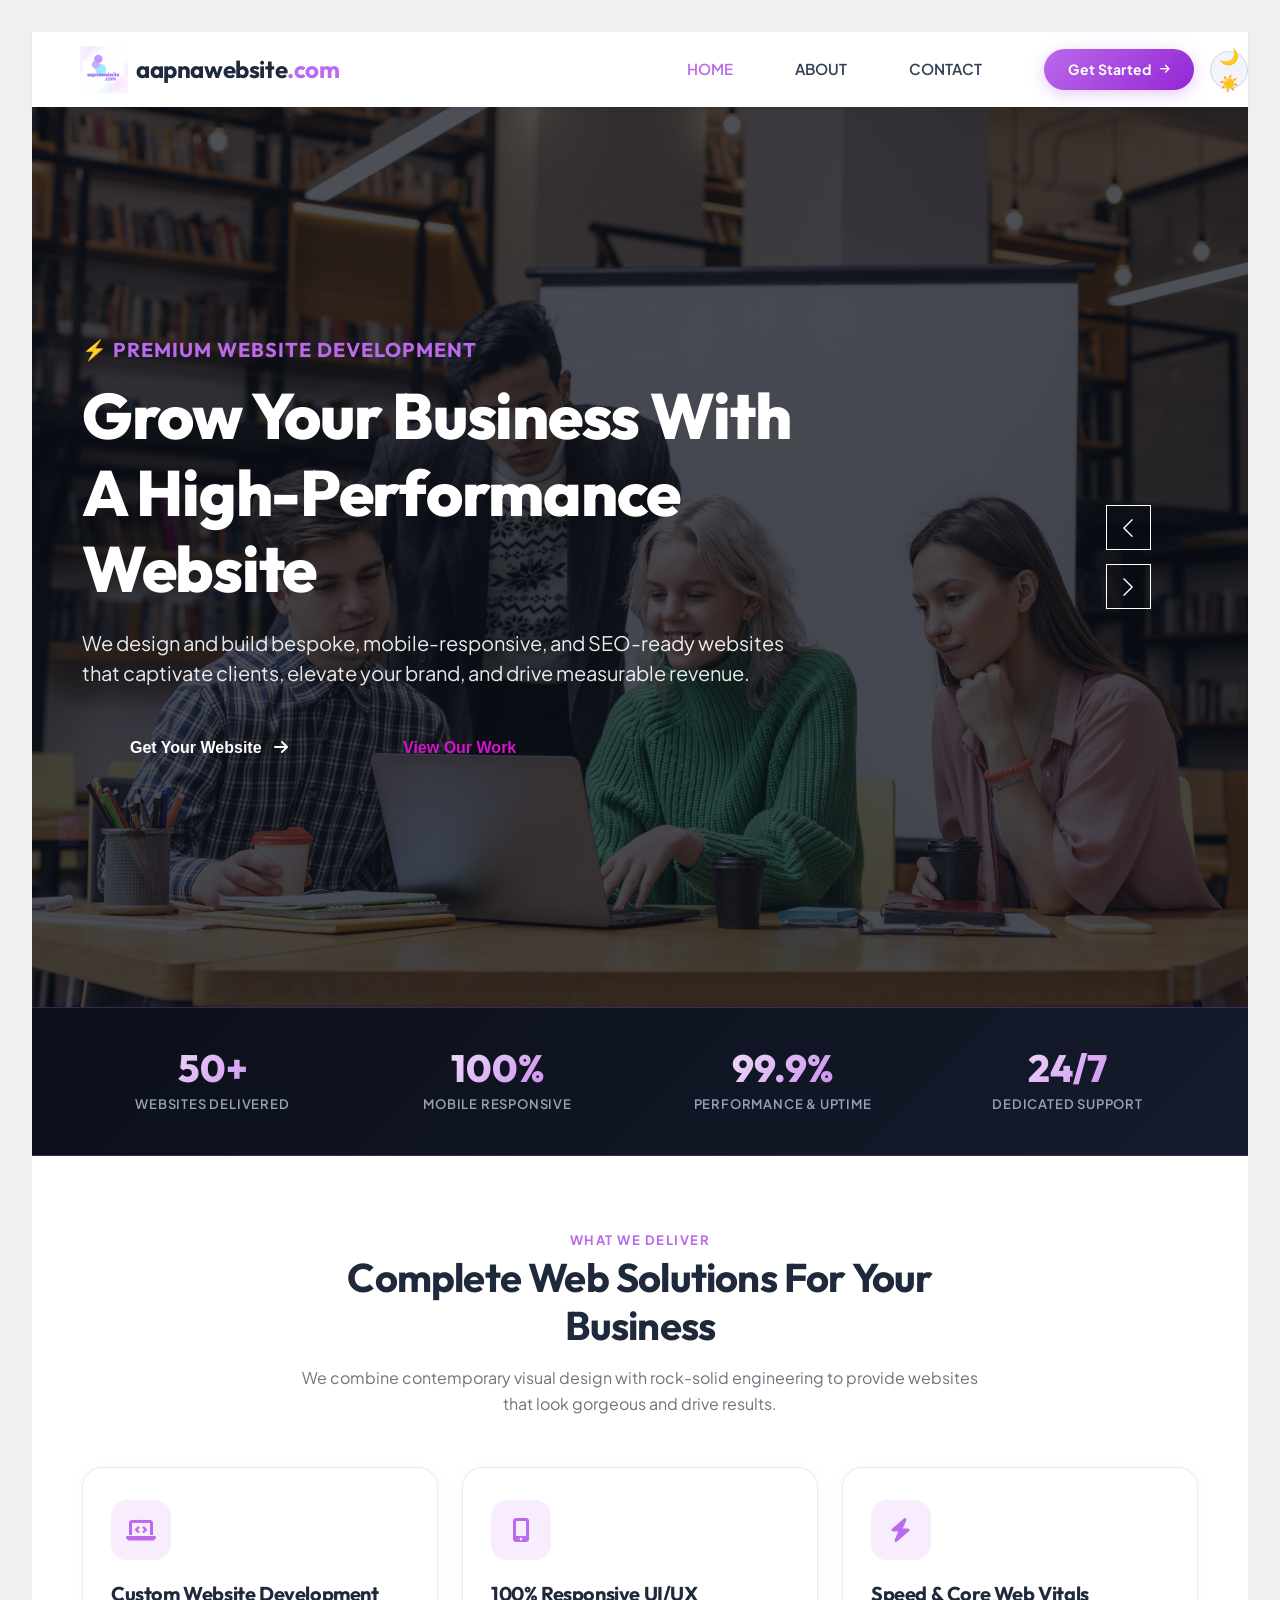
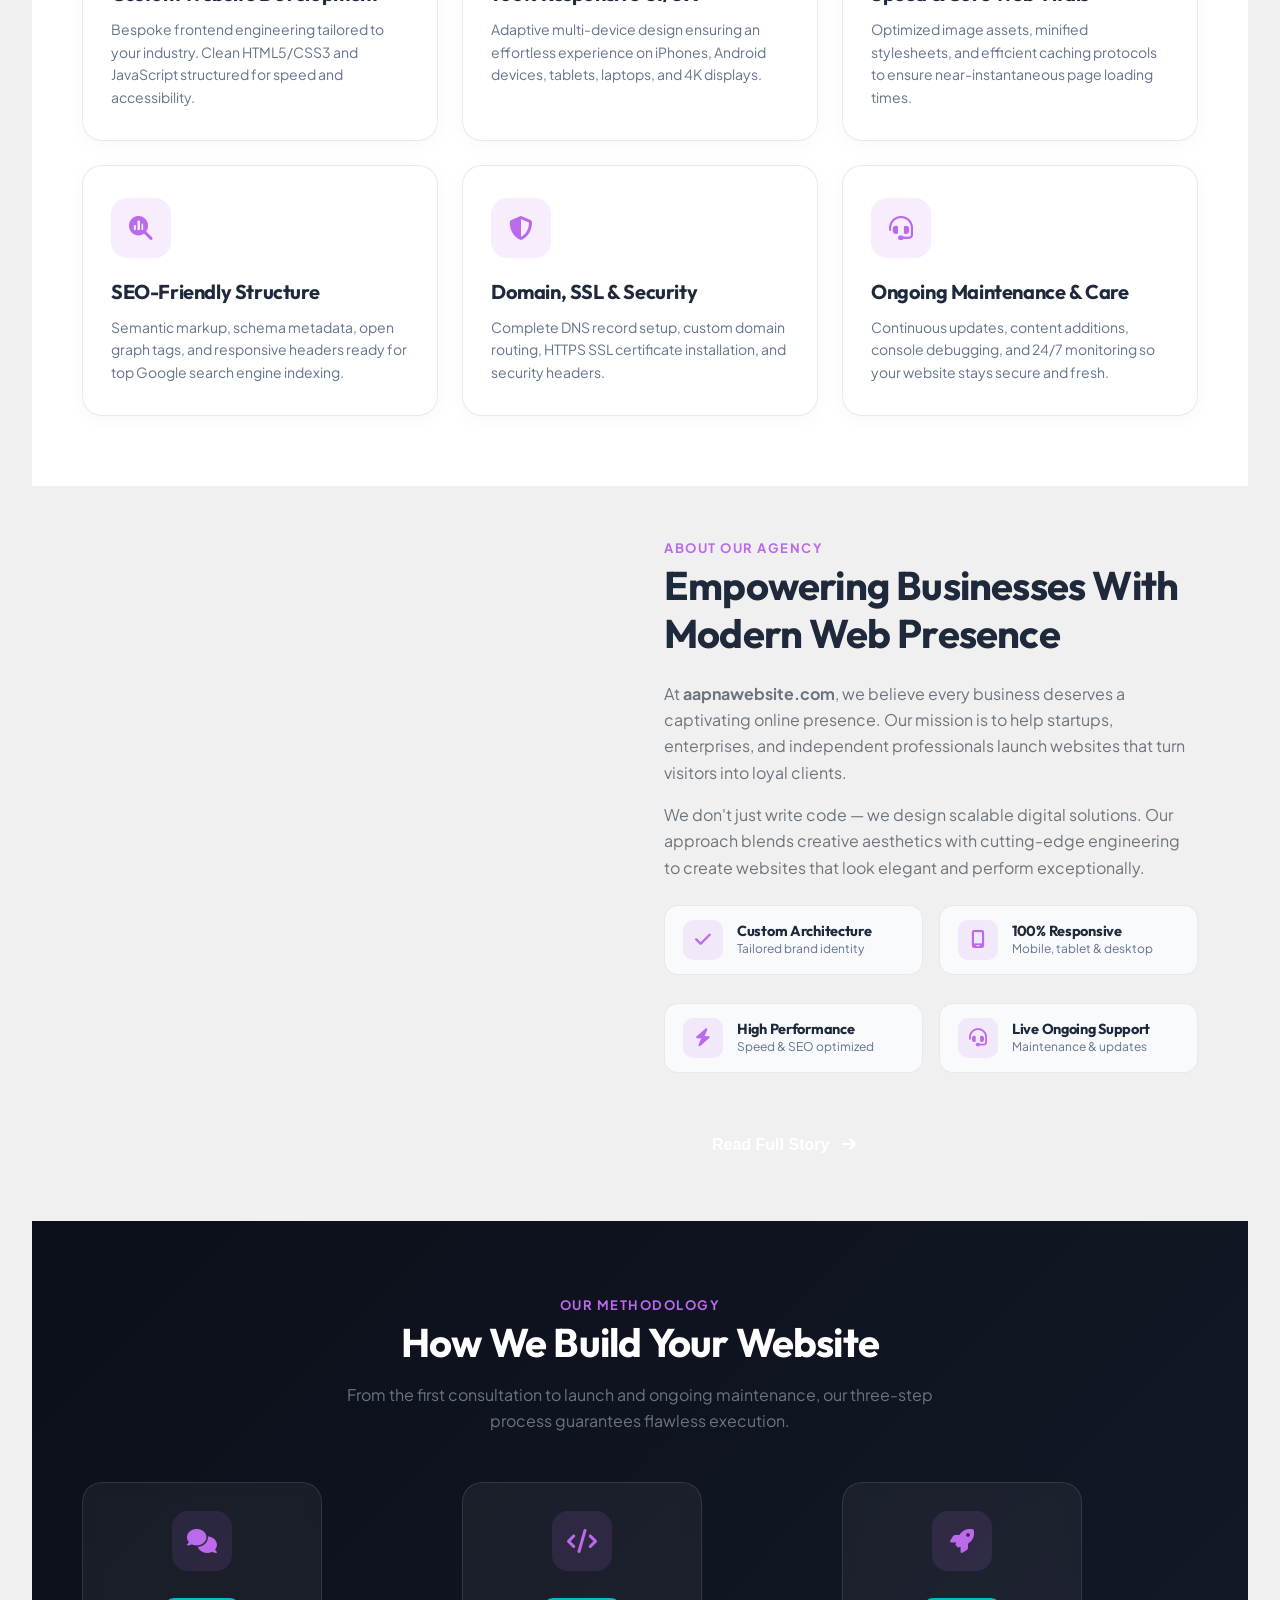
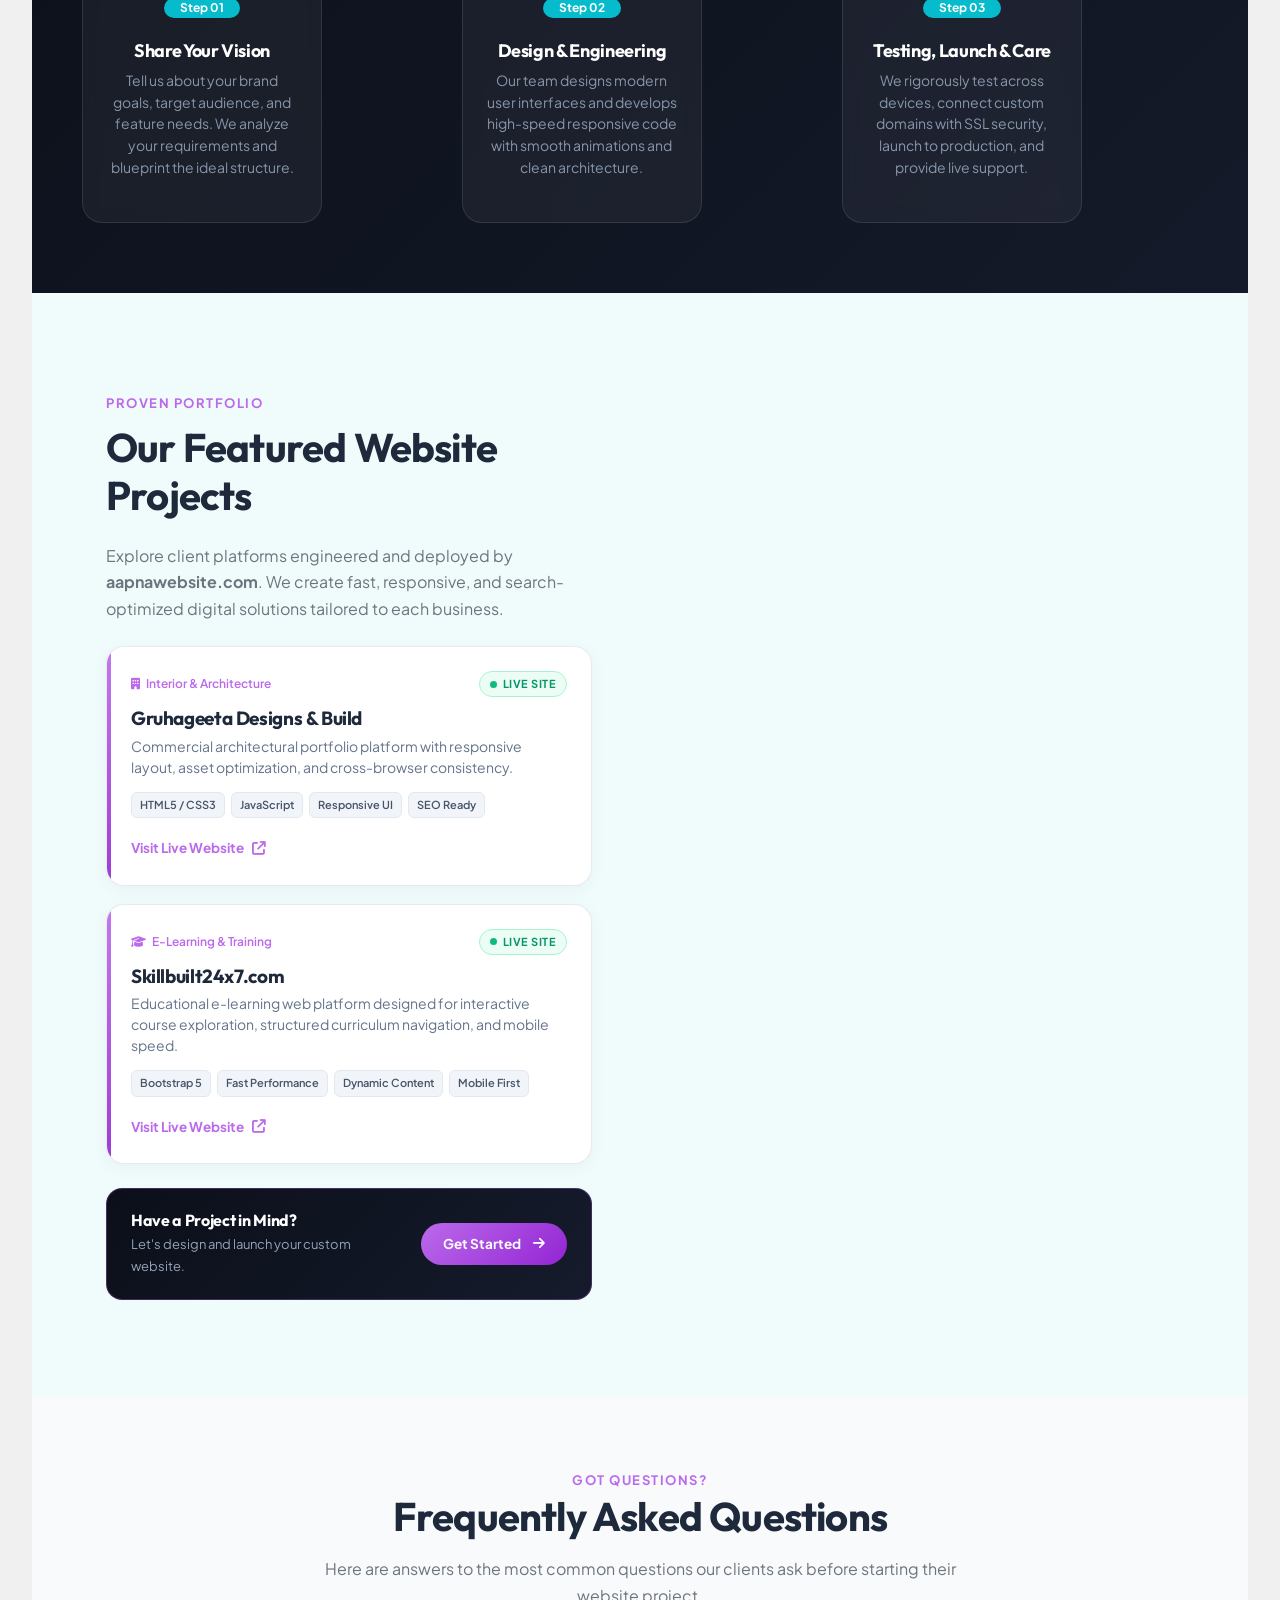
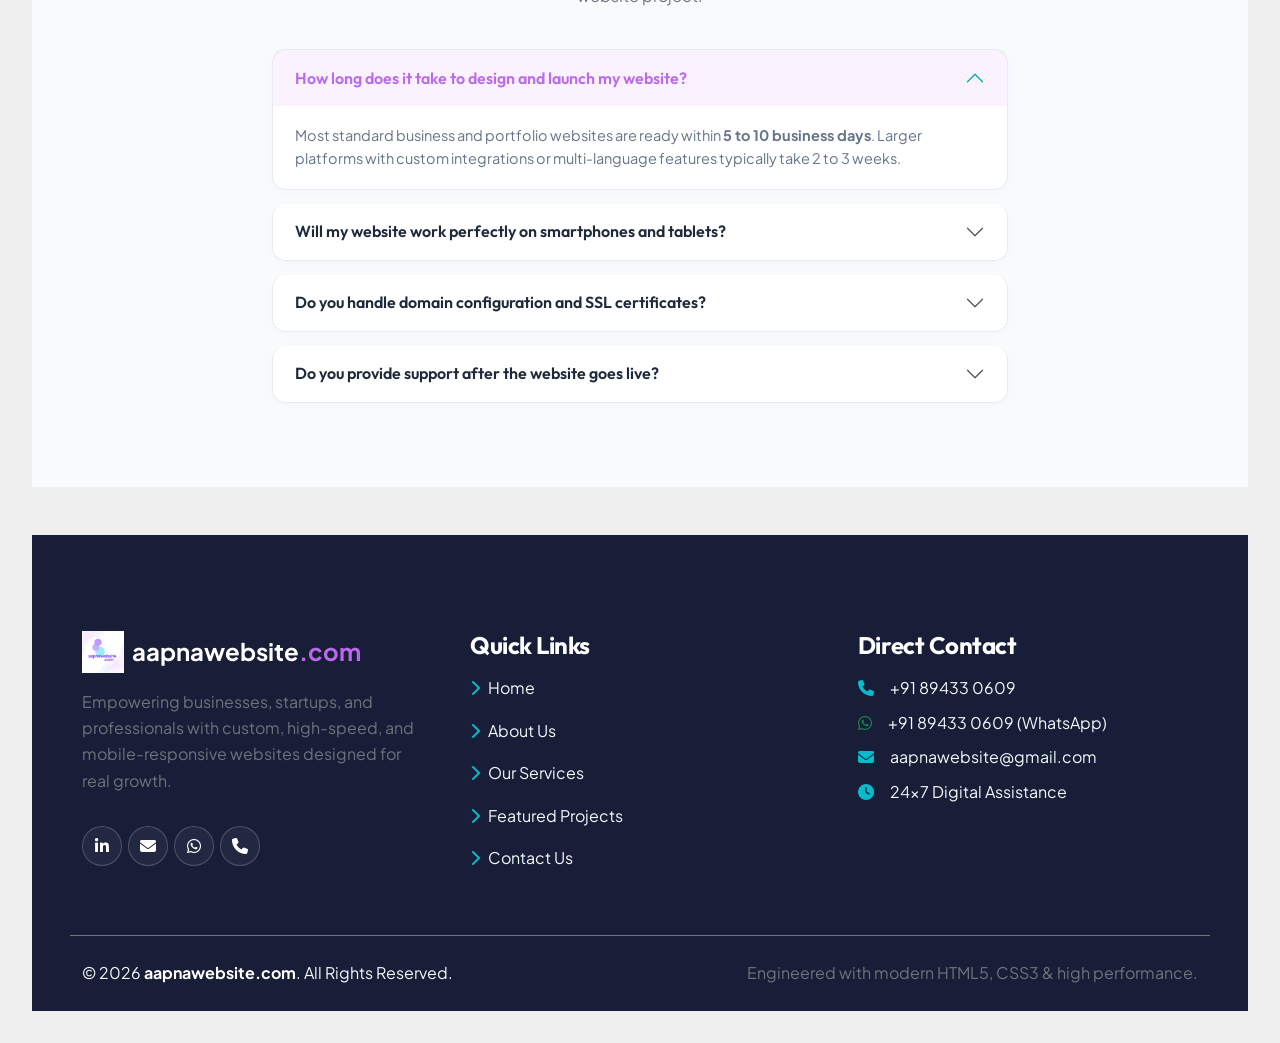
==== commit 61a17a58: "Add animated starting splash screen with company logo, glowing branding, and smooth transition" ====
--- a/index.html
+++ b/index.html
@@ -32,13 +32,26 @@
 </head>
 
 <body>
-    <!-- Spinner Start -->
-    <div id="spinner" class="show bg-white position-fixed translate-middle w-100 vh-100 top-50 start-50 d-flex align-items-center justify-content-center">
-        <div class="spinner-border text-primary" style="width: 3rem; height: 3rem;" role="status">
-            <span class="sr-only">Loading...</span>
+        <!-- Starting Page / Cinematic Intro Splash Start -->
+    <div id="intro-splash" class="intro-splash-screen" role="dialog" aria-label="Welcome to aapnawebsite.com">
+        <div class="intro-glow-orb-1"></div>
+        <div class="intro-glow-orb-2"></div>
+        <div class="intro-content-wrap">
+            <div class="intro-logo-shell">
+                <img src="img/logo.png" alt="aapnawebsite logo">
+            </div>
+            <h1 class="intro-brand-title">
+                <span>aapnawebsite</span><span class="brand-dot-ext">.com</span>
+            </h1>
+            <p class="intro-brand-tagline">Crafting High-Performance Digital Experiences</p>
+            <div class="intro-progress-container">
+                <div class="intro-progress-fill"></div>
+            </div>
+            <span class="intro-status-text">Loading Experience...</span>
+            <button type="button" class="intro-skip-btn" id="intro-skip-btn">Enter Website &rarr;</button>
         </div>
     </div>
-    <!-- Spinner End -->
+    <!-- Starting Page / Cinematic Intro Splash End -->
     <!-- Navbar Start -->
     <nav class="navbar navbar-expand-lg bg-white navbar-light shadow-sm sticky-top p-0">
         <a href="index.html" class="navbar-brand d-flex align-items-center px-4 px-lg-5">
--- a/css/style.css
+++ b/css/style.css
@@ -1644,3 +1644,234 @@
     border-color: #374151;
     color: #ffffff;
 }
+
+
+/* ==========================================================
+   CINEMATIC INTRO SPLASH / STARTING PAGE
+   ========================================================== */
+#intro-splash {
+    position: fixed;
+    top: 0;
+    left: 0;
+    width: 100vw;
+    height: 100vh;
+    z-index: 9999999;
+    background: radial-gradient(circle at 50% 40%, #1e0d38 0%, #0d061a 60%, #06020c 100%);
+    display: flex;
+    align-items: center;
+    justify-content: center;
+    flex-direction: column;
+    overflow: hidden;
+    transition: opacity 0.8s cubic-bezier(0.16, 1, 0.3, 1), transform 0.8s cubic-bezier(0.16, 1, 0.3, 1), visibility 0.8s ease;
+}
+
+#intro-splash.fade-out {
+    opacity: 0;
+    transform: scale(1.06);
+    visibility: hidden;
+    pointer-events: none;
+}
+
+/* Background animated glow orbs */
+.intro-glow-orb-1 {
+    position: absolute;
+    width: 480px;
+    height: 480px;
+    background: radial-gradient(circle, rgba(187, 106, 235, 0.28) 0%, rgba(140, 34, 212, 0) 70%);
+    border-radius: 50%;
+    top: 25%;
+    left: 50%;
+    transform: translate(-50%, -50%);
+    filter: blur(40px);
+    animation: introGlowPulse 4s ease-in-out infinite alternate;
+    pointer-events: none;
+}
+
+.intro-glow-orb-2 {
+    position: absolute;
+    width: 320px;
+    height: 320px;
+    background: radial-gradient(circle, rgba(99, 102, 241, 0.22) 0%, rgba(99, 102, 241, 0) 70%);
+    border-radius: 50%;
+    bottom: 20%;
+    right: 25%;
+    filter: blur(50px);
+    animation: introGlowPulse 5s ease-in-out infinite alternate-reverse;
+    pointer-events: none;
+}
+
+.intro-content-wrap {
+    position: relative;
+    z-index: 2;
+    display: flex;
+    flex-direction: column;
+    align-items: center;
+    text-align: center;
+    padding: 20px;
+    max-width: 600px;
+}
+
+/* Logo container & animations */
+.intro-logo-shell {
+    position: relative;
+    width: 110px;
+    height: 110px;
+    border-radius: 50%;
+    background: linear-gradient(135deg, rgba(255, 255, 255, 0.08), rgba(255, 255, 255, 0.02));
+    border: 1px solid rgba(187, 106, 235, 0.4);
+    box-shadow: 0 10px 40px rgba(187, 106, 235, 0.35), inset 0 0 20px rgba(187, 106, 235, 0.2);
+    display: flex;
+    align-items: center;
+    justify-content: center;
+    margin-bottom: 24px;
+    animation: introLogoFloat 3s ease-in-out infinite alternate;
+    backdrop-filter: blur(12px);
+    -webkit-backdrop-filter: blur(12px);
+}
+
+.intro-logo-shell::before {
+    content: '';
+    position: absolute;
+    inset: -6px;
+    border-radius: 50%;
+    border: 2px dashed rgba(187, 106, 235, 0.45);
+    animation: introRotateRing 12s linear infinite;
+}
+
+.intro-logo-shell img {
+    width: 68px;
+    height: 68px;
+    object-fit: contain;
+    filter: drop-shadow(0 4px 14px rgba(187, 106, 235, 0.6));
+    animation: introLogoScale 2.4s ease-in-out infinite alternate;
+}
+
+/* Brand Name */
+.intro-brand-title {
+    font-family: 'Outfit', -apple-system, BlinkMacSystemFont, sans-serif;
+    font-size: clamp(2.2rem, 5.5vw, 3rem);
+    font-weight: 800;
+    color: #ffffff;
+    letter-spacing: -0.5px;
+    margin-bottom: 10px;
+    display: inline-flex;
+    align-items: center;
+    gap: 2px;
+    text-shadow: 0 4px 24px rgba(0, 0, 0, 0.7);
+    animation: introTextReveal 0.9s cubic-bezier(0.16, 1, 0.3, 1) forwards;
+}
+
+.intro-brand-title .brand-dot-ext {
+    color: #bb6aeb;
+    background: linear-gradient(135deg, #e056fd, #bb6aeb, #8c22d4);
+    -webkit-background-clip: text;
+    -webkit-text-fill-color: transparent;
+    filter: drop-shadow(0 0 20px rgba(187, 106, 235, 0.75));
+}
+
+/* Tagline */
+.intro-brand-tagline {
+    font-family: 'Plus Jakarta Sans', sans-serif;
+    font-size: 0.92rem;
+    font-weight: 500;
+    letter-spacing: 2.8px;
+    text-transform: uppercase;
+    color: #cbd5e1;
+    opacity: 0.88;
+    margin-bottom: 30px;
+    animation: introFadeUp 1.1s cubic-bezier(0.16, 1, 0.3, 1) forwards;
+}
+
+/* Luxury Progress Bar */
+.intro-progress-container {
+    width: 250px;
+    height: 4px;
+    background: rgba(255, 255, 255, 0.12);
+    border-radius: 99px;
+    overflow: hidden;
+    position: relative;
+    box-shadow: 0 0 16px rgba(187, 106, 235, 0.3);
+    margin-bottom: 14px;
+}
+
+.intro-progress-fill {
+    height: 100%;
+    width: 0%;
+    background: linear-gradient(90deg, #bb6aeb, #e056fd, #ffffff);
+    border-radius: 99px;
+    box-shadow: 0 0 14px rgba(224, 86, 253, 0.95);
+    animation: introProgressRun 2s cubic-bezier(0.65, 0, 0.35, 1) forwards;
+}
+
+.intro-status-text {
+    font-size: 0.75rem;
+    letter-spacing: 2px;
+    color: #c084fc;
+    font-weight: 600;
+    text-transform: uppercase;
+    opacity: 0.9;
+    animation: introBlink 1.2s ease-in-out infinite alternate;
+}
+
+/* Skip link */
+.intro-skip-btn {
+    margin-top: 22px;
+    font-size: 0.8rem;
+    color: rgba(255, 255, 255, 0.5);
+    background: rgba(255, 255, 255, 0.05);
+    border: 1px solid rgba(255, 255, 255, 0.15);
+    border-radius: 20px;
+    padding: 6px 18px;
+    cursor: pointer;
+    transition: all 0.25s ease;
+    text-decoration: none;
+}
+.intro-skip-btn:hover {
+    color: #ffffff;
+    border-color: rgba(187, 106, 235, 0.7);
+    background: rgba(187, 106, 235, 0.16);
+    box-shadow: 0 0 14px rgba(187, 106, 235, 0.3);
+}
+
+/* Keyframe animations */
+@keyframes introGlowPulse {
+    0% { transform: translate(-50%, -50%) scale(0.9); opacity: 0.7; }
+    100% { transform: translate(-50%, -50%) scale(1.15); opacity: 1; }
+}
+
+@keyframes introLogoFloat {
+    0% { transform: translateY(0px); }
+    100% { transform: translateY(-8px); }
+}
+
+@keyframes introLogoScale {
+    0% { transform: scale(0.96); }
+    100% { transform: scale(1.04); }
+}
+
+@keyframes introRotateRing {
+    0% { transform: rotate(0deg); }
+    100% { transform: rotate(360deg); }
+}
+
+@keyframes introTextReveal {
+    0% { opacity: 0; transform: translateY(14px); }
+    100% { opacity: 1; transform: translateY(0); }
+}
+
+@keyframes introFadeUp {
+    0% { opacity: 0; transform: translateY(12px); }
+    100% { opacity: 0.88; transform: translateY(0); }
+}
+
+@keyframes introProgressRun {
+    0% { width: 0%; }
+    40% { width: 45%; }
+    80% { width: 85%; }
+    100% { width: 100%; }
+}
+
+@keyframes introBlink {
+    0% { opacity: 0.45; }
+    100% { opacity: 1; }
+}
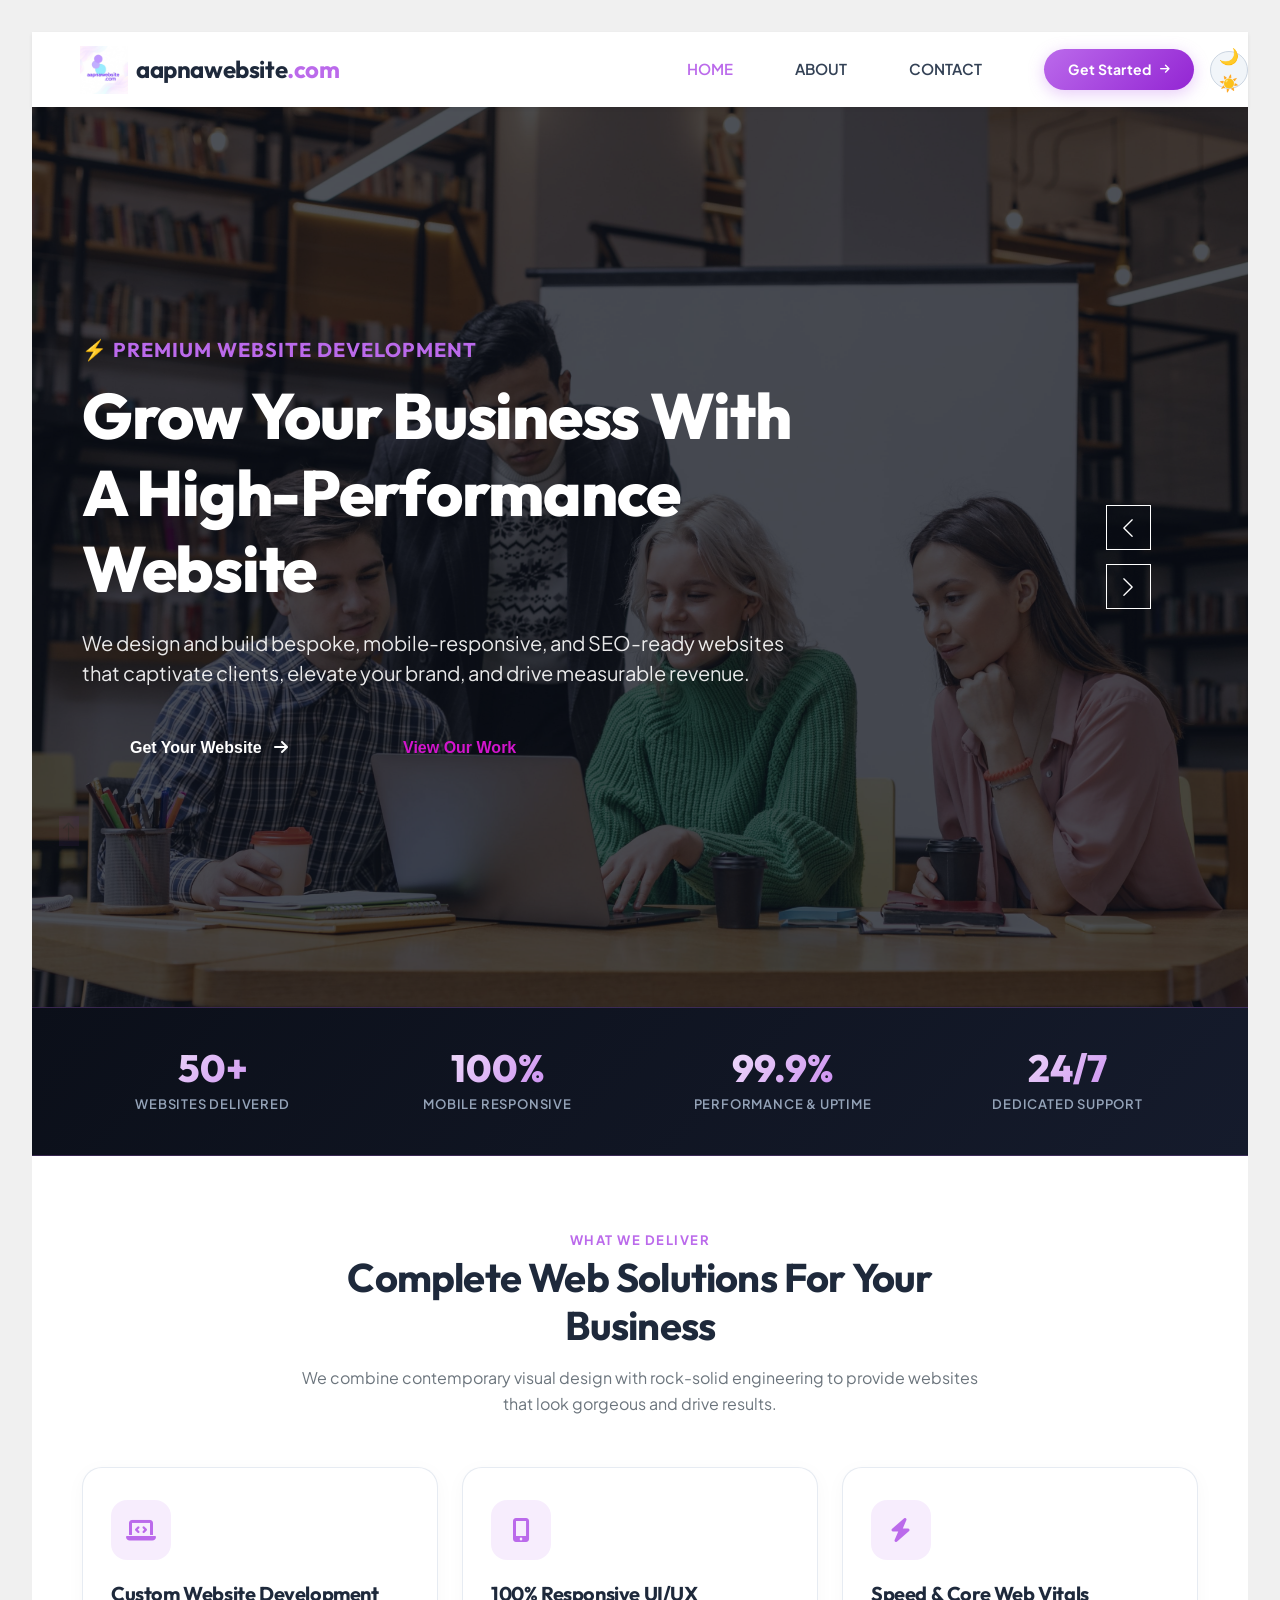
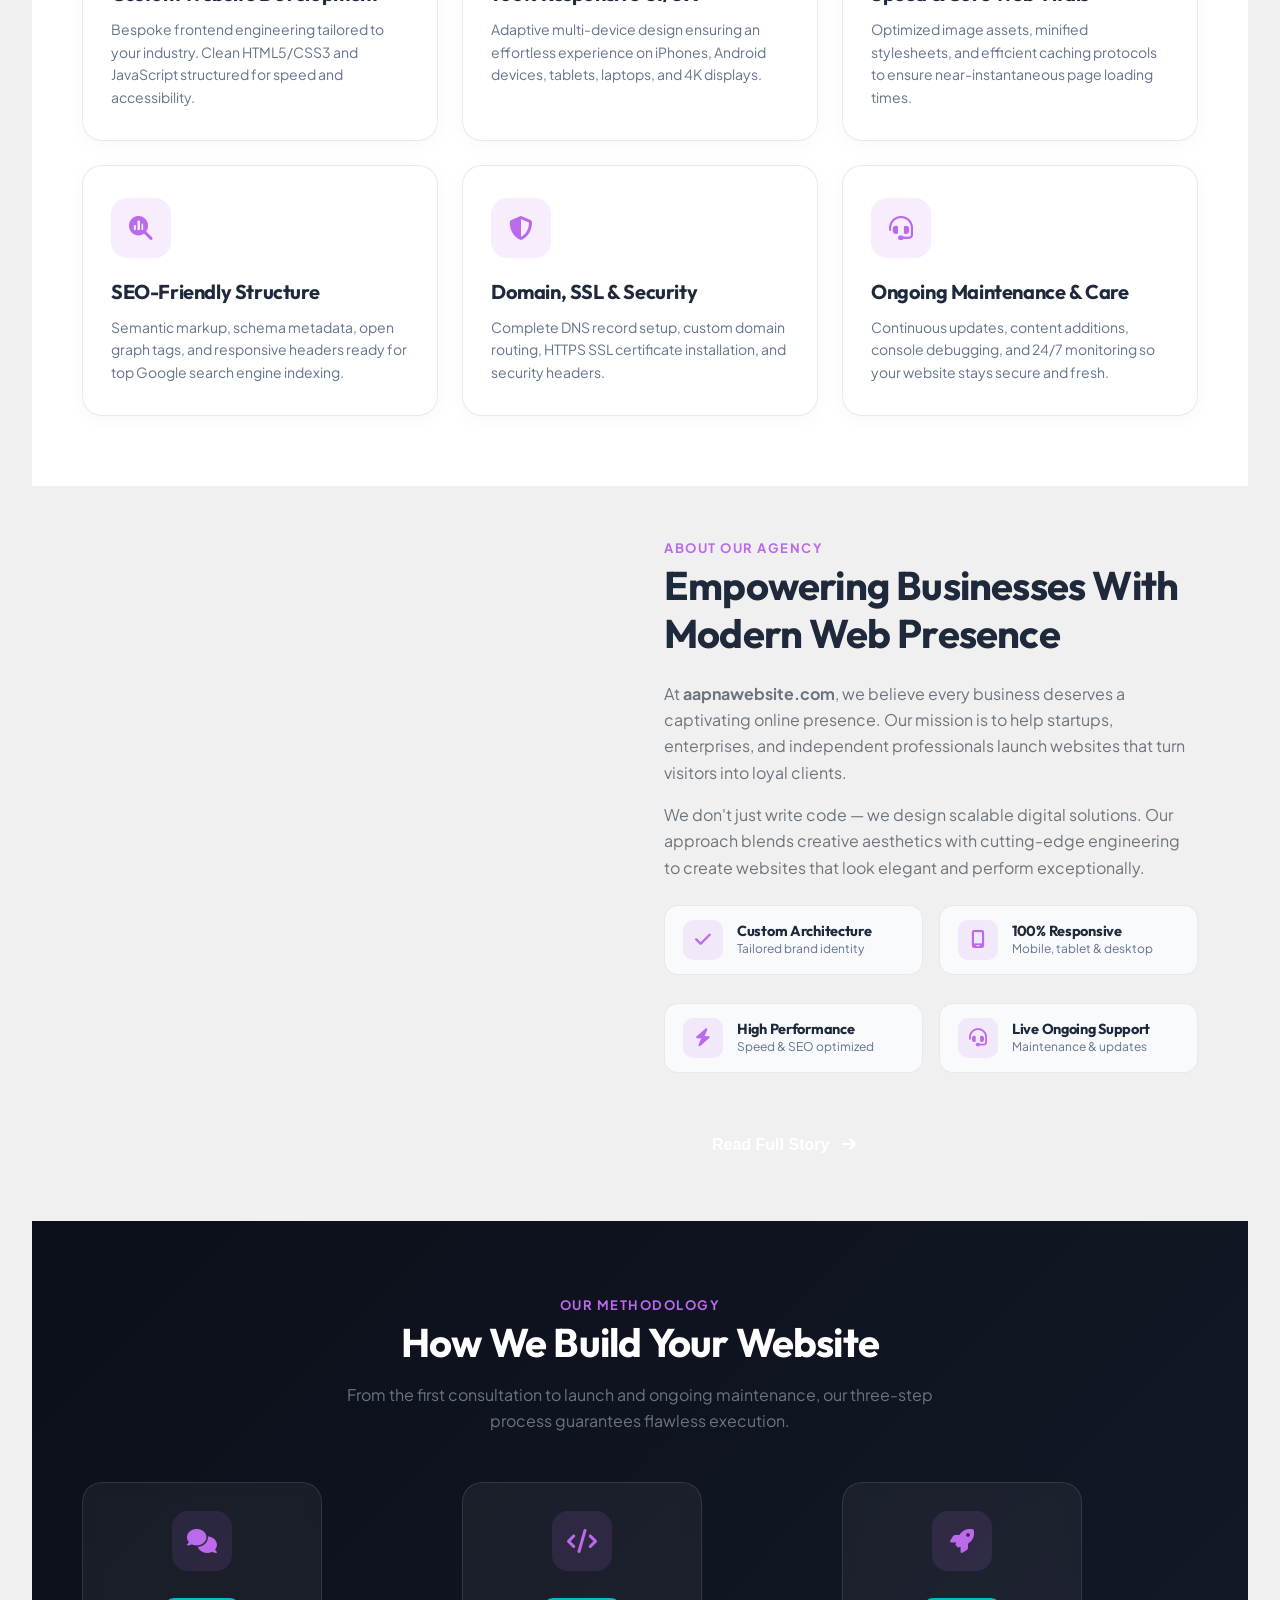
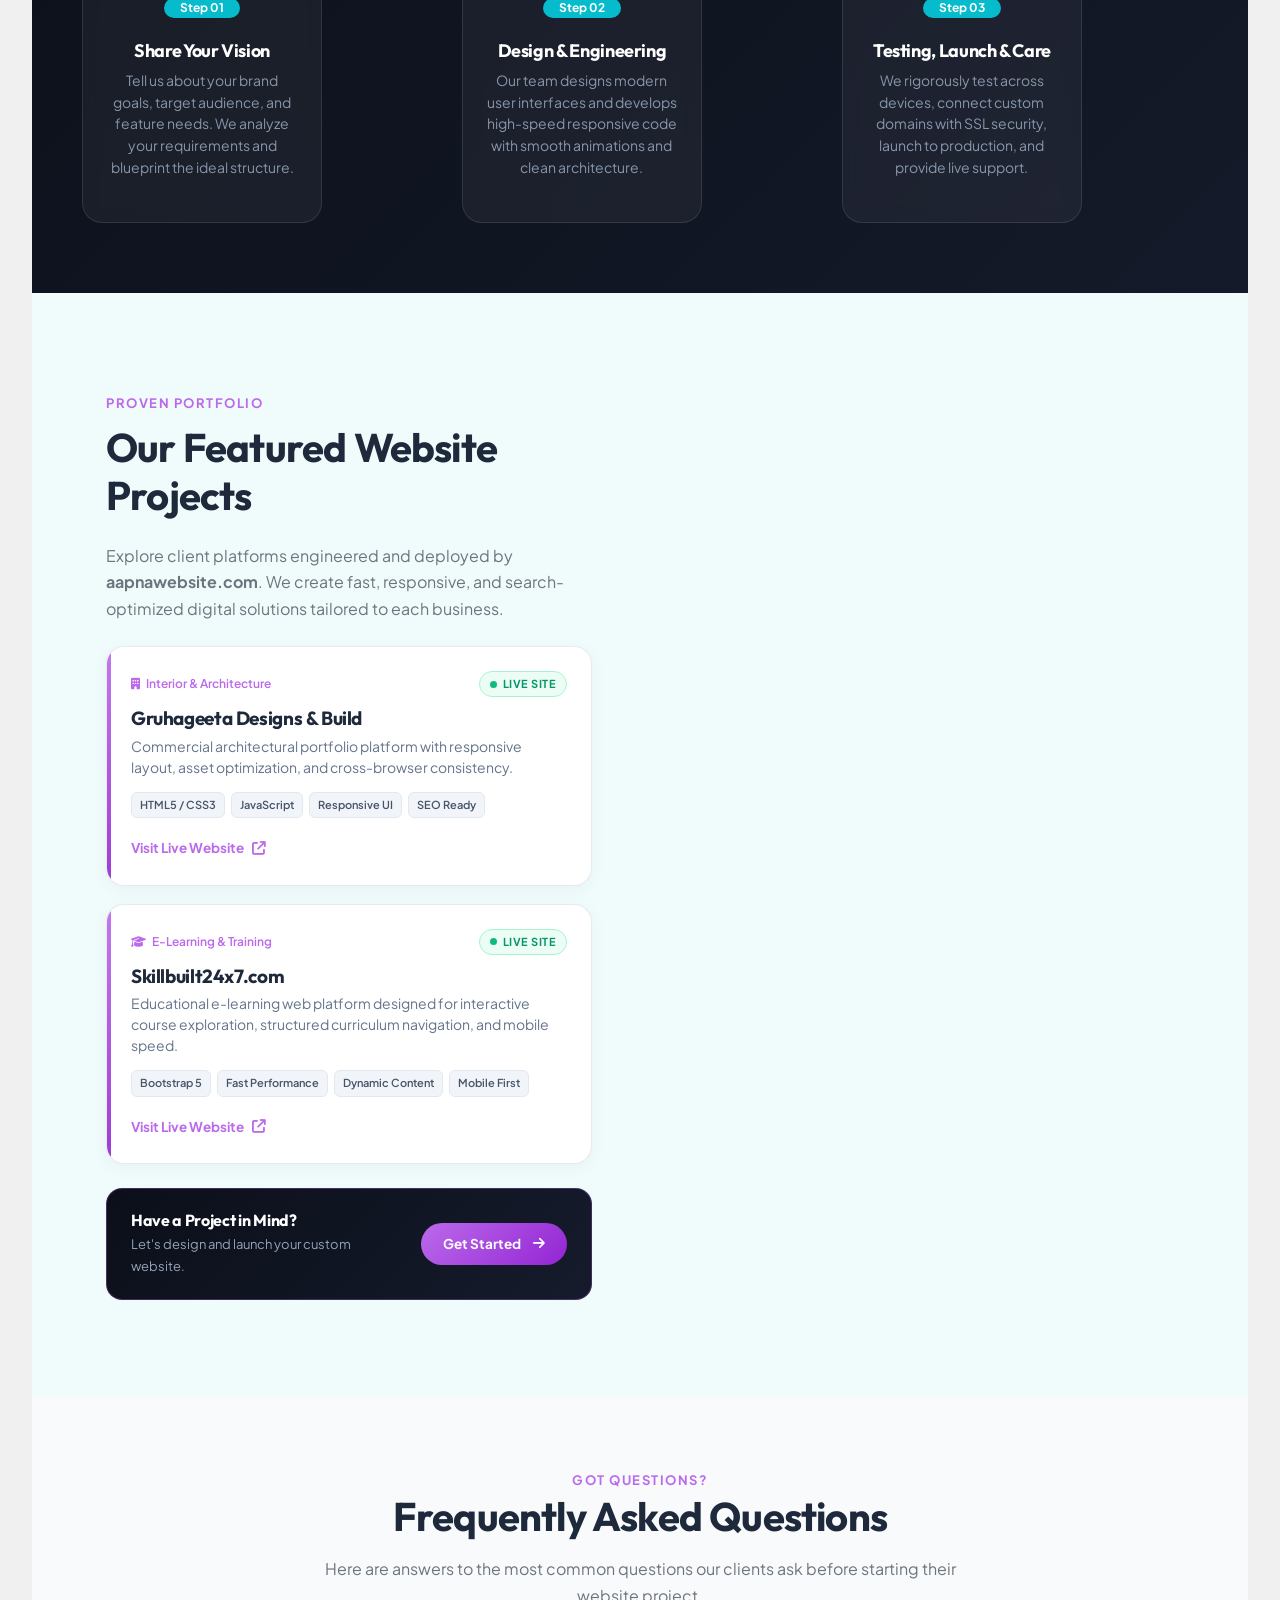
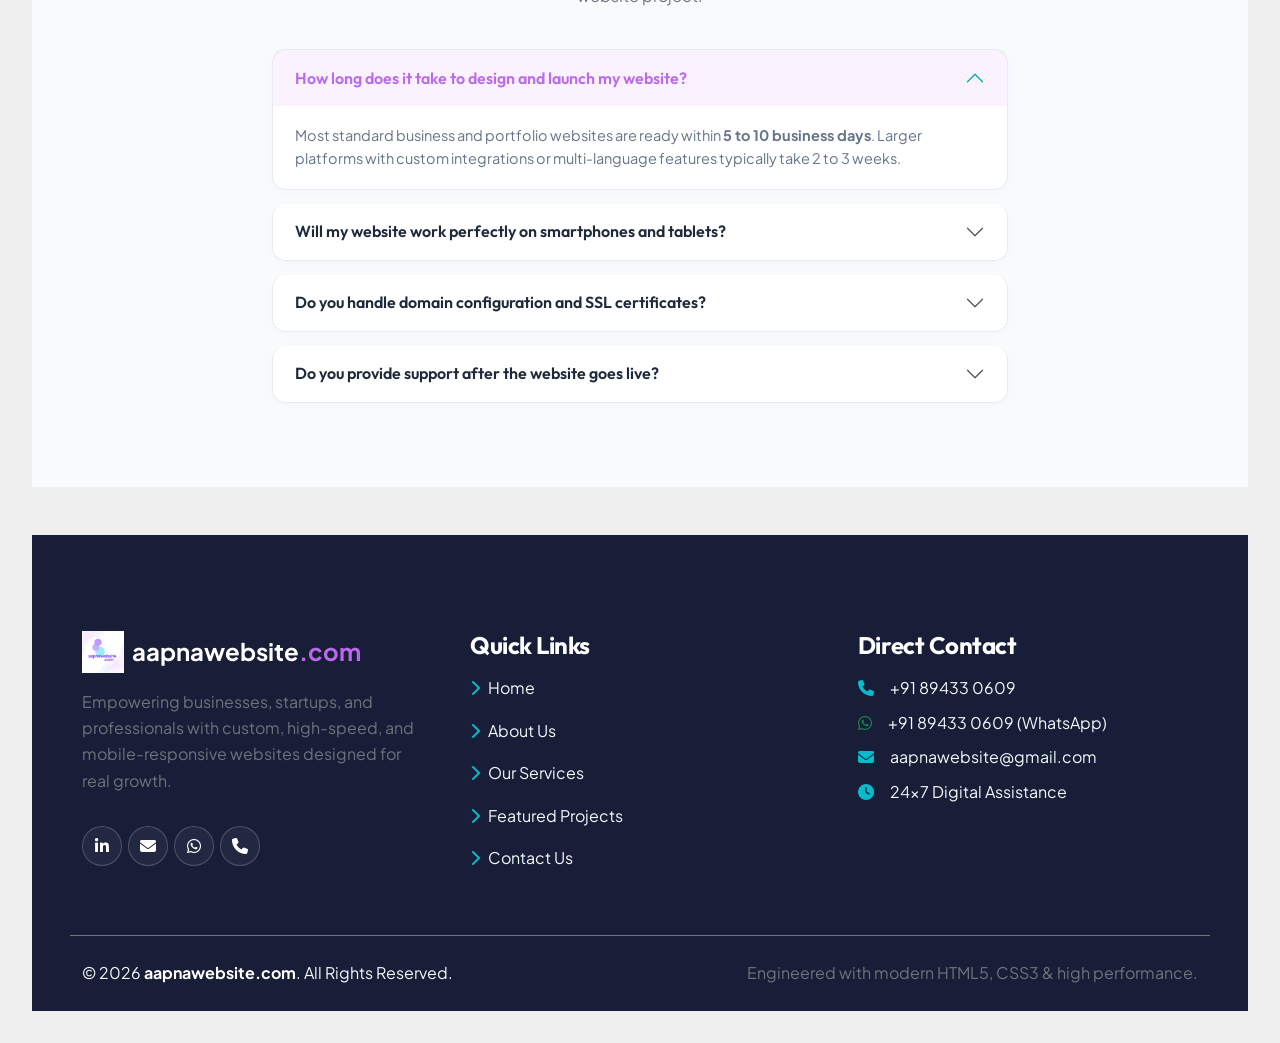
==== commit a1030865: "Security hardening: upgrade jQuery to 3.7.1 with SRI, add security headers, and remove obsolete logi" ====
--- a/index.html
+++ b/index.html
@@ -8,6 +8,12 @@
     <meta content="width=device-width, initial-scale=1.0" name="viewport">
     <meta content="website design, web development, responsive design, custom business website, SEO, ecommerce, aapnawebsite" name="keywords">
     <meta content="aapnawebsite.com creates modern, high-performance, and responsive websites for businesses, startups, and individuals to scale their online presence." name="description">
+
+    <!-- Security Metadata & Privacy Hardening -->
+    <meta name="referrer" content="strict-origin-when-cross-origin">
+    <meta http-equiv="X-Content-Type-Options" content="nosniff">
+    <meta http-equiv="Permissions-Policy" content="camera=(), microphone=(), geolocation=()">
+
 
     <!-- Favicon -->
     <link rel="icon" type="image/png" href="img/logo.png">
@@ -538,7 +544,7 @@
     <a href="#" class="btn btn-lg btn-primary btn-lg-square back-to-top"><i class="bi bi-arrow-up"></i></a>
 
     <!-- JavaScript Libraries -->
-    <script src="https://code.jquery.com/jquery-3.4.1.min.js"></script>
+    <script src="https://code.jquery.com/jquery-3.7.1.min.js" integrity="sha256-/JqT3SQfawRcv/BIHPThkBvs0OEvtFFmqPF/lYI/Cxo=" crossorigin="anonymous"></script>
     <script src="https://cdn.jsdelivr.net/npm/bootstrap@5.0.0/dist/js/bootstrap.bundle.min.js"></script>
     <script src="lib/wow/wow.min.js"></script>
     <script src="lib/easing/easing.min.js"></script>
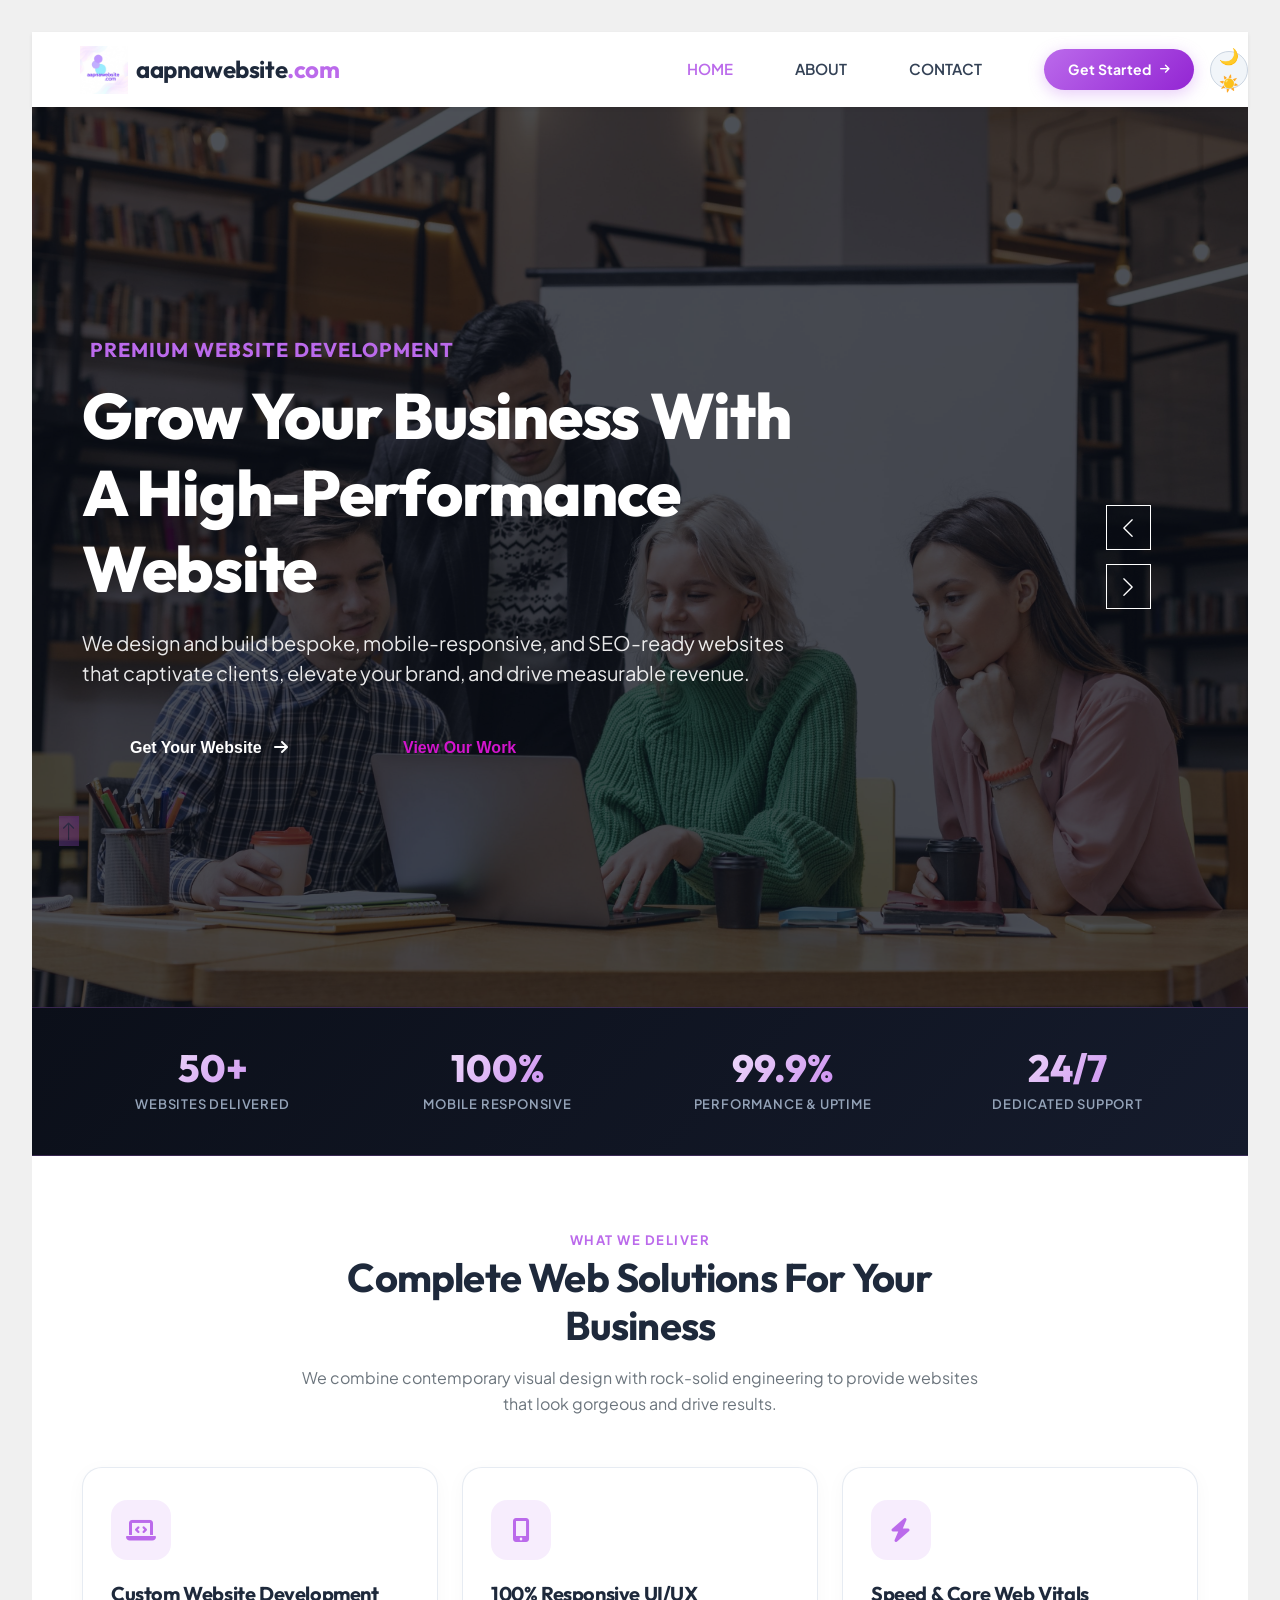
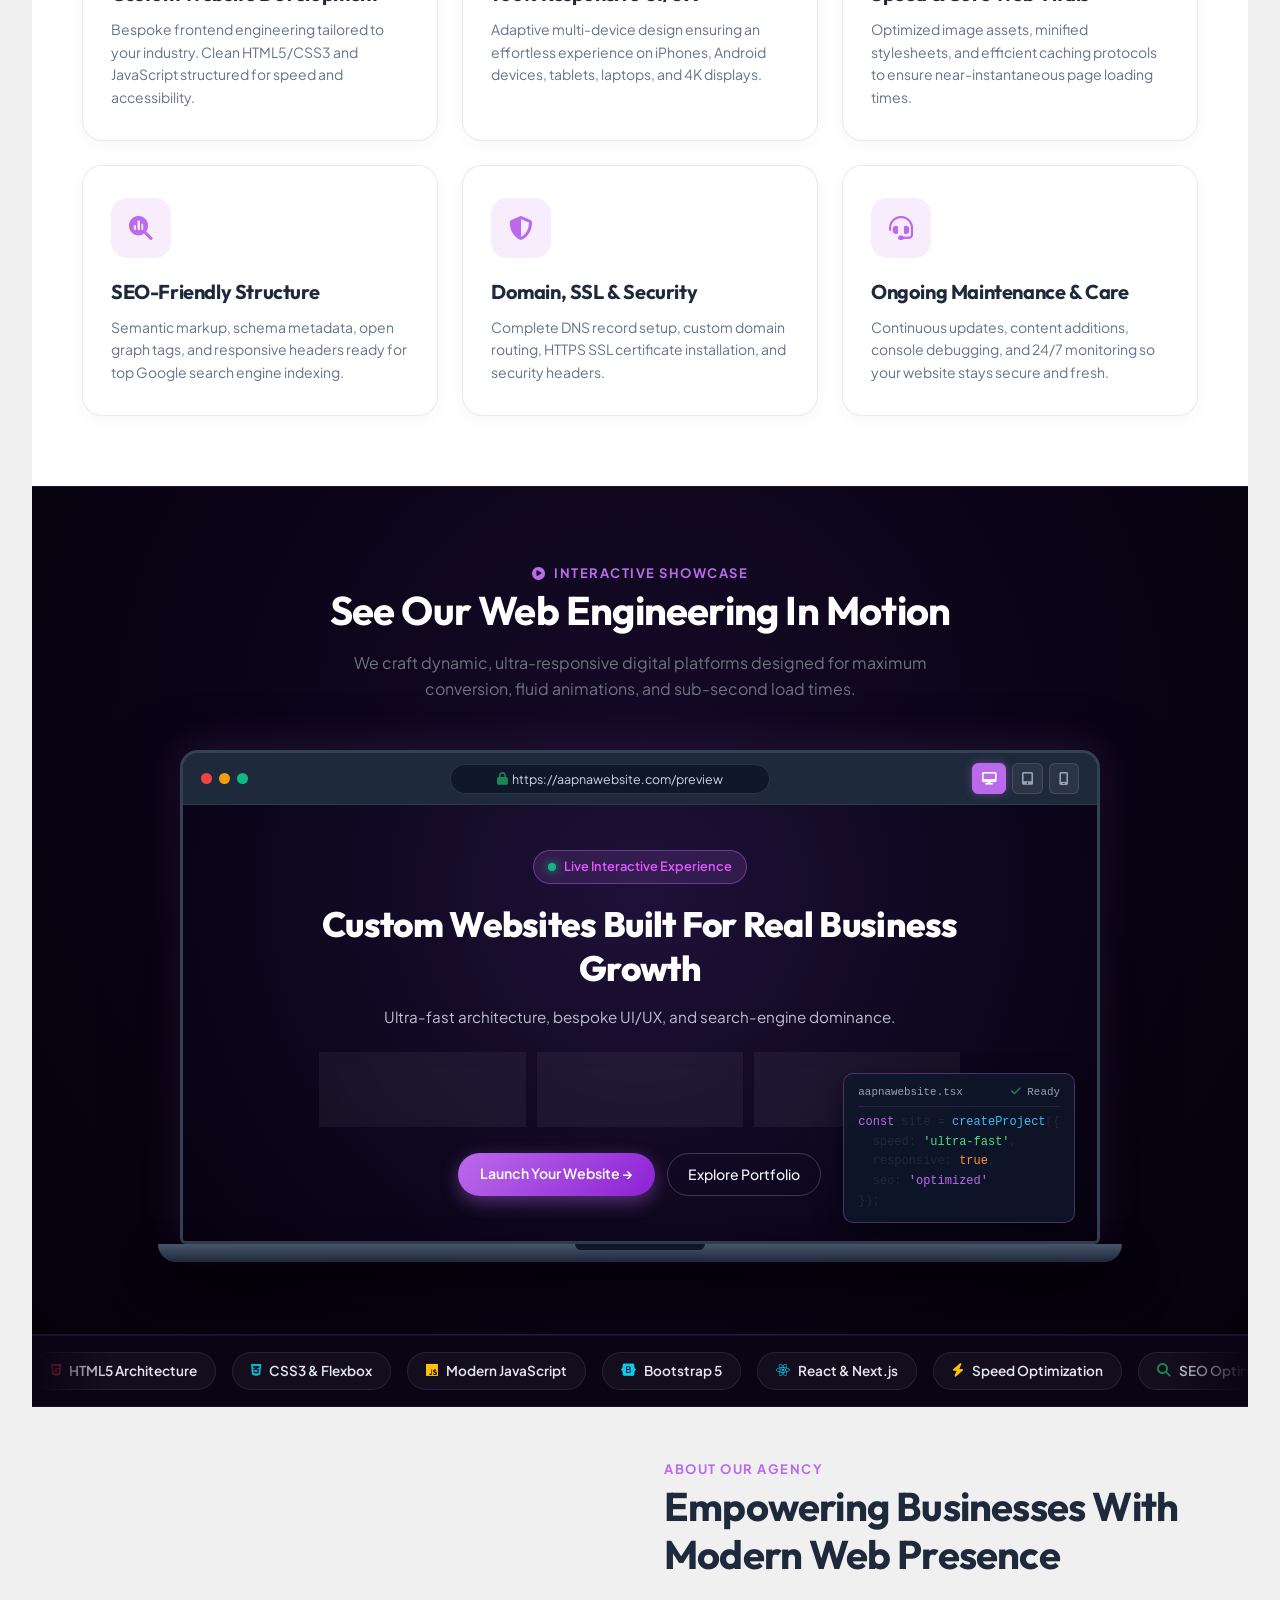
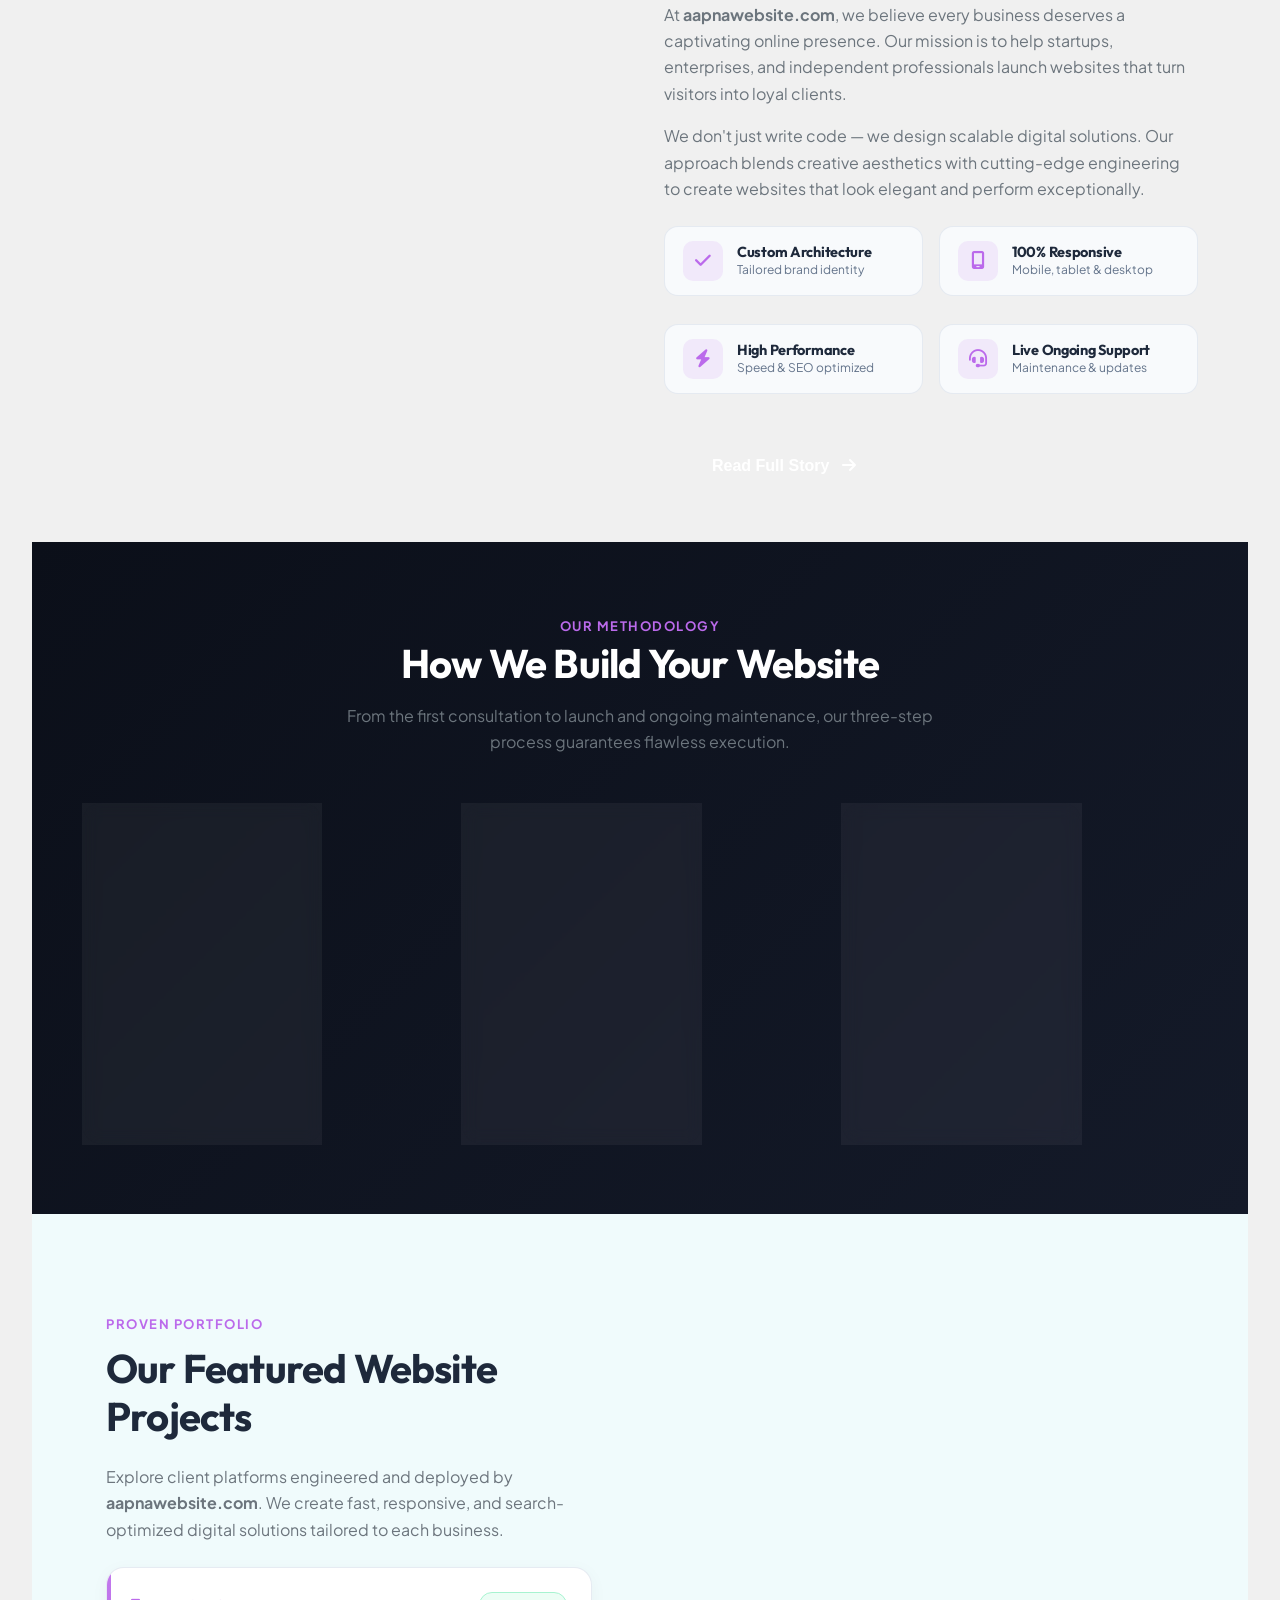
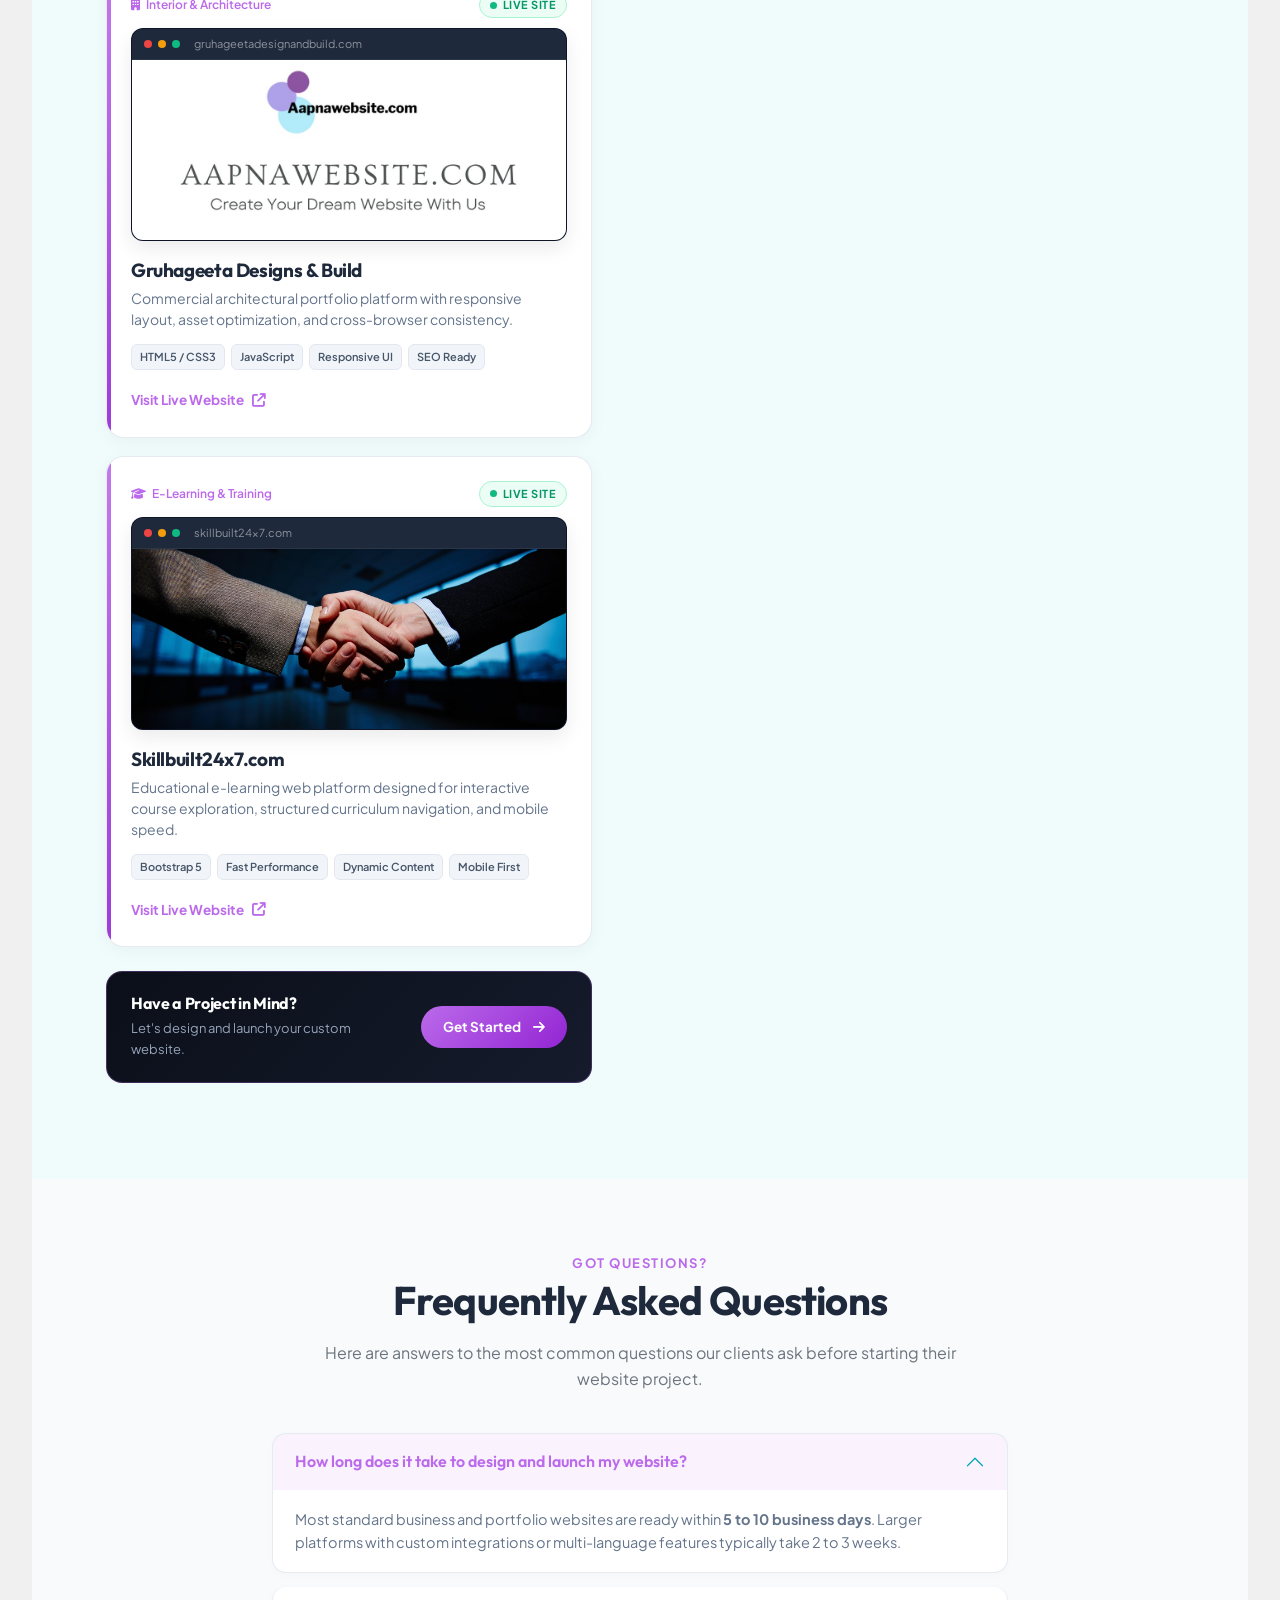
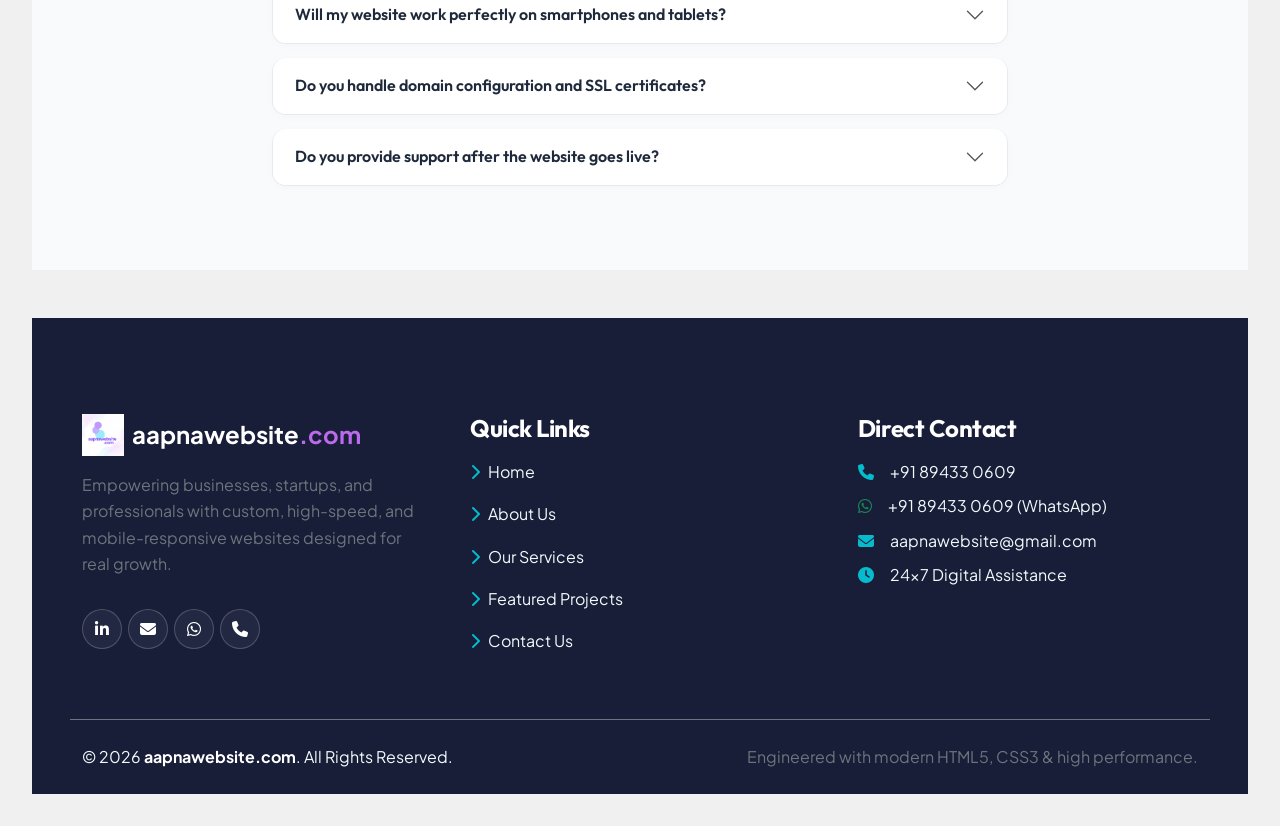
==== commit 2b7e9790: "Elevate visuals: interactive device mockup, tech marquee, animated stats counters, floating glass ba" ====
--- a/index.html
+++ b/index.html
@@ -84,7 +84,7 @@
         </div>
     </nav>
     <!-- Navbar End -->
-    <!-- Carousel Start -->
+        <!-- Carousel Start -->
     <div class="container-fluid p-0 mb-0 py-0">
         <div class="owl-carousel header-carousel position-relative">
             <div class="owl-carousel-item position-relative">
@@ -94,7 +94,7 @@
                         <div class="row justify-content-start">
                             <div class="col-sm-10 col-lg-8">
                                 <h5 class="text-uppercase mb-3 animated slideInDown" style="color: #bb6aeb; font-weight: 700; letter-spacing: 1px;">
-                                    ⚡ Premium Website Development
+                                    <i class="fa fa-sparkles me-2" style="color: #bb6aeb;"></i>Premium Website Development
                                 </h5>
                                 <h1 class="display-3 text-white animated slideInDown" style="font-weight: 800;">
                                     Grow Your Business With A High-Performance Website
@@ -121,7 +121,7 @@
                         <div class="row justify-content-start">
                             <div class="col-sm-10 col-lg-8">
                                 <h5 class="text-uppercase mb-3 animated slideInDown" style="color: #bb6aeb; font-weight: 700; letter-spacing: 1px;">
-                                    🚀 Tailored Digital Solutions
+                                    <i class="fa fa-rocket me-2" style="color: #bb6aeb;"></i>Tailored Digital Solutions
                                 </h5>
                                 <h1 class="display-3 text-white animated slideInDown" style="font-weight: 800;">
                                     Turn Your Ideas Into A Stunning Digital Reality
@@ -239,13 +239,159 @@
     </section>
     <!-- Core Services Grid End -->
 
+    <!-- Interactive Device Showcase & Live Experience Demo Start -->
+    <section class="device-showcase-section py-5">
+        <div class="container py-4">
+            <div class="text-center mb-5 wow fadeInUp" data-wow-delay="0.1s">
+                <span class="text-uppercase fw-bold" style="color: #bb6aeb; letter-spacing: 1.5px; font-size: 13px;">
+                    <i class="fa fa-play-circle me-1"></i> Interactive Showcase
+                </span>
+                <h2 class="display-6 fw-bold text-white mb-3">See Our Web Engineering In Motion</h2>
+                <p class="text-muted mx-auto" style="max-width: 650px;">
+                    We craft dynamic, ultra-responsive digital platforms designed for maximum conversion, fluid animations, and sub-second load times.
+                </p>
+            </div>
+
+            <!-- Laptop Device Mockup -->
+            <div class="row justify-content-center wow fadeInUp" data-wow-delay="0.2s">
+                <div class="col-lg-10">
+                    <div class="laptop-mockup-wrapper">
+                        <!-- Ambient Glow -->
+                        <div class="laptop-ambient-glow"></div>
+                        
+                        <!-- Laptop Display Frame -->
+                        <div class="laptop-screen-frame">
+                            <!-- Browser Chrome Bar -->
+                            <div class="laptop-browser-bar">
+                                <div class="browser-dots">
+                                    <span class="dot dot-red"></span>
+                                    <span class="dot dot-yellow"></span>
+                                    <span class="dot dot-green"></span>
+                                </div>
+                                <div class="browser-address-pill">
+                                    <i class="fa fa-lock text-success me-1"></i>
+                                    <span>https://aapnawebsite.com/preview</span>
+                                </div>
+                                <div class="device-switch-tabs">
+                                    <button type="button" class="device-tab active" data-view="desktop" title="Desktop View"><i class="fa fa-desktop"></i></button>
+                                    <button type="button" class="device-tab" data-view="tablet" title="Tablet View"><i class="fa fa-tablet-screen-button"></i></button>
+                                    <button type="button" class="device-tab" data-view="mobile" title="Mobile View"><i class="fa fa-mobile-screen"></i></button>
+                                </div>
+                            </div>
+
+                            <!-- Mockup Screen Content / Interactive Visual Canvas -->
+                            <div class="laptop-screen-content" id="laptop-screen-view">
+                                <div class="mockup-hero-preview">
+                                    <div class="mockup-badge">
+                                        <span class="pulse-indicator"></span> Live Interactive Experience
+                                    </div>
+                                    <h3 class="mockup-title">Custom Websites Built For Real Business Growth</h3>
+                                    <p class="mockup-subtitle">Ultra-fast architecture, bespoke UI/UX, and search-engine dominance.</p>
+                                    
+                                    <div class="mockup-stats-cards">
+                                        <div class="mockup-stat-card">
+                                            <div class="stat-value text-success">99.8%</div>
+                                            <div class="stat-label">Performance</div>
+                                        </div>
+                                        <div class="mockup-stat-card">
+                                            <div class="stat-value text-primary">0.4s</div>
+                                            <div class="stat-label">First Load</div>
+                                        </div>
+                                        <div class="mockup-stat-card">
+                                            <div class="stat-value" style="color: #bb6aeb;">100%</div>
+                                            <div class="stat-label">Responsive</div>
+                                        </div>
+                                    </div>
+
+                                    <div class="mockup-cta-row">
+                                        <a href="contact.html" class="mockup-btn-primary">Launch Your Website &rarr;</a>
+                                        <a href="#featured-projects" class="mockup-btn-outline">Explore Portfolio</a>
+                                    </div>
+                                </div>
+
+                                <!-- Floating Code Widget -->
+                                <div class="mockup-code-floating">
+                                    <div class="code-header">
+                                        <span class="code-lang">aapnawebsite.tsx</span>
+                                        <span class="code-status"><i class="fa fa-check text-success"></i> Ready</span>
+                                    </div>
+                                    <div class="code-body">
+                                        <div><span class="c-purple">const</span> site = <span class="c-blue">createProject</span>({</div>
+                                        <div>&nbsp;&nbsp;speed: <span class="c-green">'ultra-fast'</span>,</div>
+                                        <div>&nbsp;&nbsp;responsive: <span class="c-orange">true</span>,</div>
+                                        <div>&nbsp;&nbsp;seo: <span class="c-purple">'optimized'</span></div>
+                                        <div>});</div>
+                                    </div>
+                                </div>
+                            </div>
+                        </div>
+
+                        <!-- Laptop Base & Keyboard Stand -->
+                        <div class="laptop-base">
+                            <div class="laptop-notch"></div>
+                        </div>
+                    </div>
+                </div>
+            </div>
+        </div>
+    </section>
+    <!-- Interactive Device Showcase & Live Experience Demo End -->
+
+    <!-- Animated Tech Stack Marquee Start -->
+    <div class="tech-marquee-wrapper py-3">
+        <div class="tech-marquee-track">
+            <div class="tech-pill"><i class="fab fa-html5 text-danger me-2"></i>HTML5 Architecture</div>
+            <div class="tech-pill"><i class="fab fa-css3-alt text-primary me-2"></i>CSS3 & Flexbox</div>
+            <div class="tech-pill"><i class="fab fa-js text-warning me-2"></i>Modern JavaScript</div>
+            <div class="tech-pill"><i class="fab fa-bootstrap text-info me-2"></i>Bootstrap 5</div>
+            <div class="tech-pill"><i class="fab fa-react text-info me-2"></i>React & Next.js</div>
+            <div class="tech-pill"><i class="fa fa-bolt text-warning me-2"></i>Speed Optimization</div>
+            <div class="tech-pill"><i class="fa fa-magnifying-glass text-success me-2"></i>SEO Optimization</div>
+            <div class="tech-pill"><i class="fa fa-shield-halved text-primary me-2"></i>SSL Hardened</div>
+            <div class="tech-pill"><i class="fab fa-wordpress text-primary me-2"></i>WordPress & CMS</div>
+            <div class="tech-pill"><i class="fab fa-node-js text-success me-2"></i>API Integrations</div>
+            
+            <div class="tech-pill"><i class="fab fa-html5 text-danger me-2"></i>HTML5 Architecture</div>
+            <div class="tech-pill"><i class="fab fa-css3-alt text-primary me-2"></i>CSS3 & Flexbox</div>
+            <div class="tech-pill"><i class="fab fa-js text-warning me-2"></i>Modern JavaScript</div>
+            <div class="tech-pill"><i class="fab fa-bootstrap text-info me-2"></i>Bootstrap 5</div>
+            <div class="tech-pill"><i class="fab fa-react text-info me-2"></i>React & Next.js</div>
+            <div class="tech-pill"><i class="fa fa-bolt text-warning me-2"></i>Speed Optimization</div>
+            <div class="tech-pill"><i class="fa fa-magnifying-glass text-success me-2"></i>SEO Optimization</div>
+            <div class="tech-pill"><i class="fa fa-shield-halved text-primary me-2"></i>SSL Hardened</div>
+            <div class="tech-pill"><i class="fab fa-wordpress text-primary me-2"></i>WordPress & CMS</div>
+            <div class="tech-pill"><i class="fab fa-node-js text-success me-2"></i>API Integrations</div>
+        </div>
+    </div>
+    <!-- Animated Tech Stack Marquee End -->
+
+
     <!-- About Start -->
     <div class="container-xxl py-5">
         <div class="container">
             <div class="row g-5 align-items-center">
                 <div class="col-lg-6 wow fadeInUp" data-wow-delay="0.1s" style="min-height: 420px;">
-                    <div class="position-relative h-100 rounded-4 overflow-hidden shadow-lg">
+                    <div class="position-relative h-100 rounded-4 overflow-hidden shadow-lg image-badge-container">
                         <img class="img-fluid position-absolute w-100 h-100" src="img/photo 1.png" alt="About aapnawebsite.com" style="object-fit: cover;">
+                        <!-- Floating Glassmorphic Badges -->
+                        <div class="floating-glass-badge badge-top-right">
+                            <div class="badge-icon-wrap bg-success text-white">
+                                <i class="fa fa-bolt"></i>
+                            </div>
+                            <div class="badge-text-wrap">
+                                <div class="badge-val">99.8%</div>
+                                <div class="badge-sub">Speed Score</div>
+                            </div>
+                        </div>
+                        <div class="floating-glass-badge badge-bottom-left">
+                            <div class="badge-icon-wrap" style="background: #bb6aeb; color: #fff;">
+                                <i class="fa fa-shield-halved"></i>
+                            </div>
+                            <div class="badge-text-wrap">
+                                <div class="badge-val">100% Safe</div>
+                                <div class="badge-sub">SSL Protected</div>
+                            </div>
+                        </div>
                     </div>
                 </div>
                 <div class="col-lg-6 wow fadeInUp" data-wow-delay="0.3s">
@@ -366,6 +512,15 @@
                                 <span class="project-category-tag"><i class="fa fa-building me-1"></i> Interior & Architecture</span>
                                 <span class="project-status-pill"><span class="project-status-dot"></span> Live Site</span>
                             </div>
+                            <div class="project-card-thumb-wrap">
+                                <div class="project-thumb-browser-bar">
+                                    <span class="p-dot" style="background: #ef4444;"></span>
+                                    <span class="p-dot" style="background: #f59e0b;"></span>
+                                    <span class="p-dot" style="background: #10b981;"></span>
+                                    <span class="text-white-50 ms-2" style="font-size: 11px;">gruhageetadesignandbuild.com</span>
+                                </div>
+                                <img src="img/card.jpeg" alt="Gruhageeta Designs & Build" class="project-thumb-img">
+                            </div>
                             <h4 class="project-card-title">Gruhageeta Designs & Build</h4>
                             <p class="project-card-desc">Commercial architectural portfolio platform with responsive layout, asset optimization, and cross-browser consistency.</p>
                             <div class="project-tech-tags">
@@ -384,6 +539,15 @@
                             <div class="project-card-header">
                                 <span class="project-category-tag"><i class="fa fa-graduation-cap me-1"></i> E-Learning & Training</span>
                                 <span class="project-status-pill"><span class="project-status-dot"></span> Live Site</span>
+                            </div>
+                            <div class="project-card-thumb-wrap">
+                                <div class="project-thumb-browser-bar">
+                                    <span class="p-dot" style="background: #ef4444;"></span>
+                                    <span class="p-dot" style="background: #f59e0b;"></span>
+                                    <span class="p-dot" style="background: #10b981;"></span>
+                                    <span class="text-white-50 ms-2" style="font-size: 11px;">skillbuilt24x7.com</span>
+                                </div>
+                                <img src="img/ready.jpg" alt="Skillbuilt24x7 Education Platform" class="project-thumb-img">
                             </div>
                             <h4 class="project-card-title">Skillbuilt24x7.com</h4>
                             <p class="project-card-desc">Educational e-learning web platform designed for interactive course exploration, structured curriculum navigation, and mobile speed.</p>
--- a/css/style.css
+++ b/css/style.css
@@ -1875,3 +1875,507 @@
     0% { opacity: 0.45; }
     100% { opacity: 1; }
 }
+
+
+/* ==========================================================
+   INTERACTIVE LAPTOP SHOWCASE & ANIMATIONS
+   ========================================================== */
+.device-showcase-section {
+    background: radial-gradient(circle at 50% 30%, #150a28 0%, #090314 60%, #05010b 100%);
+    position: relative;
+    overflow: hidden;
+    border-top: 1px solid rgba(187, 106, 235, 0.15);
+    border-bottom: 1px solid rgba(187, 106, 235, 0.15);
+}
+
+.laptop-mockup-wrapper {
+    position: relative;
+    margin: 0 auto;
+    max-width: 920px;
+    perspective: 1200px;
+}
+
+.laptop-ambient-glow {
+    position: absolute;
+    width: 90%;
+    height: 70%;
+    top: 15%;
+    left: 5%;
+    background: radial-gradient(ellipse, rgba(187, 106, 235, 0.35) 0%, rgba(99, 102, 241, 0.15) 50%, transparent 75%);
+    filter: blur(55px);
+    z-index: 1;
+    pointer-events: none;
+    animation: laptopGlowPulse 4s ease-in-out infinite alternate;
+}
+
+.laptop-screen-frame {
+    position: relative;
+    z-index: 2;
+    background: #0f172a;
+    border: 3px solid #334155;
+    border-radius: 18px 18px 6px 6px;
+    box-shadow: 0 25px 70px rgba(0, 0, 0, 0.65), 0 0 40px rgba(187, 106, 235, 0.2);
+    overflow: hidden;
+    transition: all 0.4s ease;
+}
+
+.laptop-browser-bar {
+    background: #1e293b;
+    padding: 10px 18px;
+    display: flex;
+    align-items: center;
+    justify-content: space-between;
+    border-bottom: 1px solid rgba(255, 255, 255, 0.08);
+}
+
+.browser-dots {
+    display: flex;
+    gap: 7px;
+}
+
+.browser-dots .dot {
+    width: 11px;
+    height: 11px;
+    border-radius: 50%;
+    display: inline-block;
+}
+
+.dot-red { background: #ef4444; }
+.dot-yellow { background: #f59e0b; }
+.dot-green { background: #10b981; }
+
+.browser-address-pill {
+    background: #0f172a;
+    border: 1px solid rgba(255, 255, 255, 0.12);
+    border-radius: 20px;
+    padding: 4px 16px;
+    font-size: 0.78rem;
+    color: #cbd5e1;
+    display: flex;
+    align-items: center;
+    max-width: 320px;
+    width: 100%;
+    justify-content: center;
+}
+
+.device-switch-tabs {
+    display: flex;
+    gap: 6px;
+}
+
+.device-tab {
+    background: rgba(255, 255, 255, 0.06);
+    border: 1px solid rgba(255, 255, 255, 0.12);
+    color: #94a3b8;
+    border-radius: 6px;
+    padding: 4px 9px;
+    font-size: 0.8rem;
+    cursor: pointer;
+    transition: all 0.2s ease;
+}
+
+.device-tab.active, .device-tab:hover {
+    background: #bb6aeb;
+    color: #ffffff;
+    border-color: #bb6aeb;
+    box-shadow: 0 0 10px rgba(187, 106, 235, 0.4);
+}
+
+.laptop-screen-content {
+    background: radial-gradient(circle at 50% 20%, #1e1138 0%, #0d061c 65%, #070210 100%);
+    padding: 45px 30px;
+    min-height: 420px;
+    display: flex;
+    flex-direction: column;
+    align-items: center;
+    justify-content: center;
+    text-align: center;
+    position: relative;
+    transition: max-width 0.4s cubic-bezier(0.16, 1, 0.3, 1), margin 0.4s ease;
+    margin: 0 auto;
+    width: 100%;
+}
+
+.laptop-screen-content.view-tablet {
+    max-width: 680px;
+    border-left: 2px dashed rgba(187, 106, 235, 0.3);
+    border-right: 2px dashed rgba(187, 106, 235, 0.3);
+}
+
+.laptop-screen-content.view-mobile {
+    max-width: 380px;
+    border-left: 2px dashed rgba(187, 106, 235, 0.3);
+    border-right: 2px dashed rgba(187, 106, 235, 0.3);
+    padding: 30px 18px;
+}
+
+.mockup-hero-preview {
+    max-width: 640px;
+    z-index: 2;
+}
+
+.mockup-badge {
+    display: inline-flex;
+    align-items: center;
+    gap: 8px;
+    background: rgba(187, 106, 235, 0.15);
+    border: 1px solid rgba(187, 106, 235, 0.4);
+    color: #e056fd;
+    font-size: 0.8rem;
+    font-weight: 600;
+    padding: 5px 14px;
+    border-radius: 50px;
+    margin-bottom: 18px;
+}
+
+.pulse-indicator {
+    width: 8px;
+    height: 8px;
+    border-radius: 50%;
+    background: #10b981;
+    box-shadow: 0 0 10px #10b981;
+    display: inline-block;
+    animation: livePulse 1.8s infinite;
+}
+
+.mockup-title {
+    font-family: 'Outfit', sans-serif;
+    font-size: clamp(1.4rem, 3.2vw, 2.2rem);
+    font-weight: 800;
+    color: #ffffff;
+    line-height: 1.25;
+    margin-bottom: 14px;
+}
+
+.mockup-subtitle {
+    font-size: 0.95rem;
+    color: #cbd5e1;
+    opacity: 0.9;
+    margin-bottom: 24px;
+}
+
+.mockup-stats-cards {
+    display: grid;
+    grid-template-columns: repeat(3, 1fr);
+    gap: 12px;
+    margin-bottom: 26px;
+}
+
+.mockup-stat-card {
+    background: rgba(255, 255, 255, 0.05);
+    border: 1px solid rgba(255, 255, 255, 0.1);
+    border-radius: 12px;
+    padding: 12px 10px;
+    backdrop-filter: blur(8px);
+}
+
+.mockup-stat-card .stat-value {
+    font-size: 1.35rem;
+    font-weight: 800;
+    font-family: 'Outfit', sans-serif;
+    line-height: 1.2;
+}
+
+.mockup-stat-card .stat-label {
+    font-size: 0.72rem;
+    color: #94a3b8;
+    text-transform: uppercase;
+    letter-spacing: 0.5px;
+    margin-top: 3px;
+}
+
+.mockup-cta-row {
+    display: flex;
+    gap: 12px;
+    justify-content: center;
+    flex-wrap: wrap;
+}
+
+.mockup-btn-primary {
+    background: linear-gradient(135deg, #bb6aeb, #8c22d4);
+    color: #ffffff;
+    padding: 9px 22px;
+    border-radius: 50px;
+    font-size: 0.88rem;
+    font-weight: 600;
+    text-decoration: none;
+    box-shadow: 0 6px 18px rgba(187, 106, 235, 0.4);
+    transition: all 0.25s ease;
+}
+
+.mockup-btn-primary:hover {
+    color: #ffffff;
+    transform: translateY(-2px);
+    box-shadow: 0 10px 25px rgba(187, 106, 235, 0.6);
+}
+
+.mockup-btn-outline {
+    background: transparent;
+    border: 1px solid rgba(255, 255, 255, 0.2);
+    color: #f1f5f9;
+    padding: 9px 20px;
+    border-radius: 50px;
+    font-size: 0.88rem;
+    font-weight: 500;
+    text-decoration: none;
+    transition: all 0.25s ease;
+}
+
+.mockup-btn-outline:hover {
+    background: rgba(255, 255, 255, 0.1);
+    color: #ffffff;
+}
+
+.mockup-code-floating {
+    position: absolute;
+    bottom: 18px;
+    right: 22px;
+    background: rgba(15, 23, 42, 0.88);
+    border: 1px solid rgba(187, 106, 235, 0.35);
+    border-radius: 10px;
+    padding: 10px 14px;
+    text-align: left;
+    backdrop-filter: blur(10px);
+    box-shadow: 0 8px 24px rgba(0, 0, 0, 0.5);
+    max-width: 260px;
+    font-family: 'Consolas', 'Courier New', monospace;
+    font-size: 0.75rem;
+    z-index: 3;
+    animation: floatCodeWidget 4s ease-in-out infinite alternate;
+}
+
+@media (max-width: 768px) {
+    .mockup-code-floating {
+        display: none;
+    }
+}
+
+.code-header {
+    display: flex;
+    justify-content: space-between;
+    margin-bottom: 6px;
+    font-size: 0.68rem;
+    color: #94a3b8;
+    border-bottom: 1px solid rgba(255, 255, 255, 0.08);
+    padding-bottom: 4px;
+}
+
+.c-purple { color: #bb6aeb; }
+.c-blue { color: #38bdf8; }
+.c-green { color: #4ade80; }
+.c-orange { color: #fb923c; }
+
+.laptop-base {
+    position: relative;
+    z-index: 3;
+    background: linear-gradient(180deg, #475569 0%, #1e293b 100%);
+    height: 18px;
+    border-radius: 0 0 18px 18px;
+    box-shadow: 0 15px 35px rgba(0, 0, 0, 0.5);
+    margin: 0 -22px;
+}
+
+.laptop-notch {
+    width: 130px;
+    height: 6px;
+    background: #0f172a;
+    border-radius: 0 0 8px 8px;
+    margin: 0 auto;
+}
+
+/* ==========================================================
+   INFINITE TECH MARQUEE
+   ========================================================== */
+.tech-marquee-wrapper {
+    overflow: hidden;
+    background: #0a0414;
+    border-top: 1px solid rgba(255, 255, 255, 0.06);
+    border-bottom: 1px solid rgba(255, 255, 255, 0.06);
+    white-space: nowrap;
+    position: relative;
+}
+
+.tech-marquee-wrapper::before,
+.tech-marquee-wrapper::after {
+    content: '';
+    position: absolute;
+    top: 0;
+    width: 80px;
+    height: 100%;
+    z-index: 2;
+    pointer-events: none;
+}
+
+.tech-marquee-wrapper::before {
+    left: 0;
+    background: linear-gradient(90deg, #0a0414 0%, transparent 100%);
+}
+
+.tech-marquee-wrapper::after {
+    right: 0;
+    background: linear-gradient(-90deg, #0a0414 0%, transparent 100%);
+}
+
+.tech-marquee-track {
+    display: inline-flex;
+    gap: 16px;
+    animation: marqueeScroll 25s linear infinite;
+}
+
+.tech-marquee-wrapper:hover .tech-marquee-track {
+    animation-play-state: paused;
+}
+
+.tech-pill {
+    background: rgba(255, 255, 255, 0.04);
+    border: 1px solid rgba(255, 255, 255, 0.09);
+    border-radius: 50px;
+    padding: 7px 18px;
+    font-size: 0.85rem;
+    font-weight: 600;
+    color: #e2e8f0;
+    display: inline-flex;
+    align-items: center;
+    transition: all 0.25s ease;
+}
+
+.tech-pill:hover {
+    background: rgba(187, 106, 235, 0.16);
+    border-color: rgba(187, 106, 235, 0.5);
+    color: #ffffff;
+    transform: translateY(-2px);
+}
+
+/* ==========================================================
+   FLOATING BADGES ON IMAGES
+   ========================================================== */
+.image-badge-container {
+    position: relative;
+}
+
+.floating-glass-badge {
+    position: absolute;
+    background: rgba(15, 23, 42, 0.88);
+    border: 1px solid rgba(255, 255, 255, 0.15);
+    backdrop-filter: blur(12px);
+    -webkit-backdrop-filter: blur(12px);
+    border-radius: 14px;
+    padding: 10px 14px;
+    display: flex;
+    align-items: center;
+    gap: 10px;
+    box-shadow: 0 12px 30px rgba(0, 0, 0, 0.4), 0 0 20px rgba(187, 106, 235, 0.25);
+    z-index: 5;
+    transition: transform 0.3s ease;
+}
+
+.floating-glass-badge:hover {
+    transform: scale(1.05);
+}
+
+.badge-top-right {
+    top: 24px;
+    right: 24px;
+    animation: badgeFloat1 3.5s ease-in-out infinite alternate;
+}
+
+.badge-bottom-left {
+    bottom: 24px;
+    left: 24px;
+    animation: badgeFloat2 4s ease-in-out infinite alternate;
+}
+
+.badge-icon-wrap {
+    width: 38px;
+    height: 38px;
+    border-radius: 10px;
+    display: flex;
+    align-items: center;
+    justify-content: center;
+    font-size: 1rem;
+}
+
+.badge-text-wrap .badge-val {
+    font-size: 1rem;
+    font-weight: 700;
+    color: #ffffff;
+    line-height: 1.1;
+    font-family: 'Outfit', sans-serif;
+}
+
+.badge-text-wrap .badge-sub {
+    font-size: 0.72rem;
+    color: #94a3b8;
+    text-transform: uppercase;
+    letter-spacing: 0.5px;
+}
+
+/* ==========================================================
+   PROJECT VISUAL THUMBNAILS
+   ========================================================== */
+.project-card-thumb-wrap {
+    position: relative;
+    border-radius: 12px;
+    overflow: hidden;
+    margin-bottom: 18px;
+    border: 1px solid rgba(0, 0, 0, 0.08);
+    background: #0f172a;
+    box-shadow: 0 8px 20px rgba(0, 0, 0, 0.08);
+}
+
+.dark-mode .project-card-thumb-wrap {
+    border-color: rgba(255, 255, 255, 0.1);
+}
+
+.project-thumb-browser-bar {
+    background: #1e293b;
+    padding: 6px 12px;
+    display: flex;
+    align-items: center;
+    gap: 6px;
+    border-bottom: 1px solid rgba(255, 255, 255, 0.06);
+}
+
+.project-thumb-browser-bar .p-dot {
+    width: 8px;
+    height: 8px;
+    border-radius: 50%;
+    display: inline-block;
+}
+
+.project-thumb-img {
+    width: 100%;
+    height: 180px;
+    object-fit: cover;
+    transition: transform 0.5s cubic-bezier(0.16, 1, 0.3, 1);
+}
+
+.premium-project-card:hover .project-thumb-img {
+    transform: scale(1.06);
+}
+
+/* Keyframes */
+@keyframes laptopGlowPulse {
+    0% { opacity: 0.5; transform: scale(0.95); }
+    100% { opacity: 0.9; transform: scale(1.05); }
+}
+
+@keyframes floatCodeWidget {
+    0% { transform: translateY(0px); }
+    100% { transform: translateY(-8px); }
+}
+
+@keyframes marqueeScroll {
+    0% { transform: translateX(0); }
+    100% { transform: translateX(-50%); }
+}
+
+@keyframes badgeFloat1 {
+    0% { transform: translateY(0px); }
+    100% { transform: translateY(-10px); }
+}
+
+@keyframes badgeFloat2 {
+    0% { transform: translateY(0px); }
+    100% { transform: translateY(10px); }
+}
